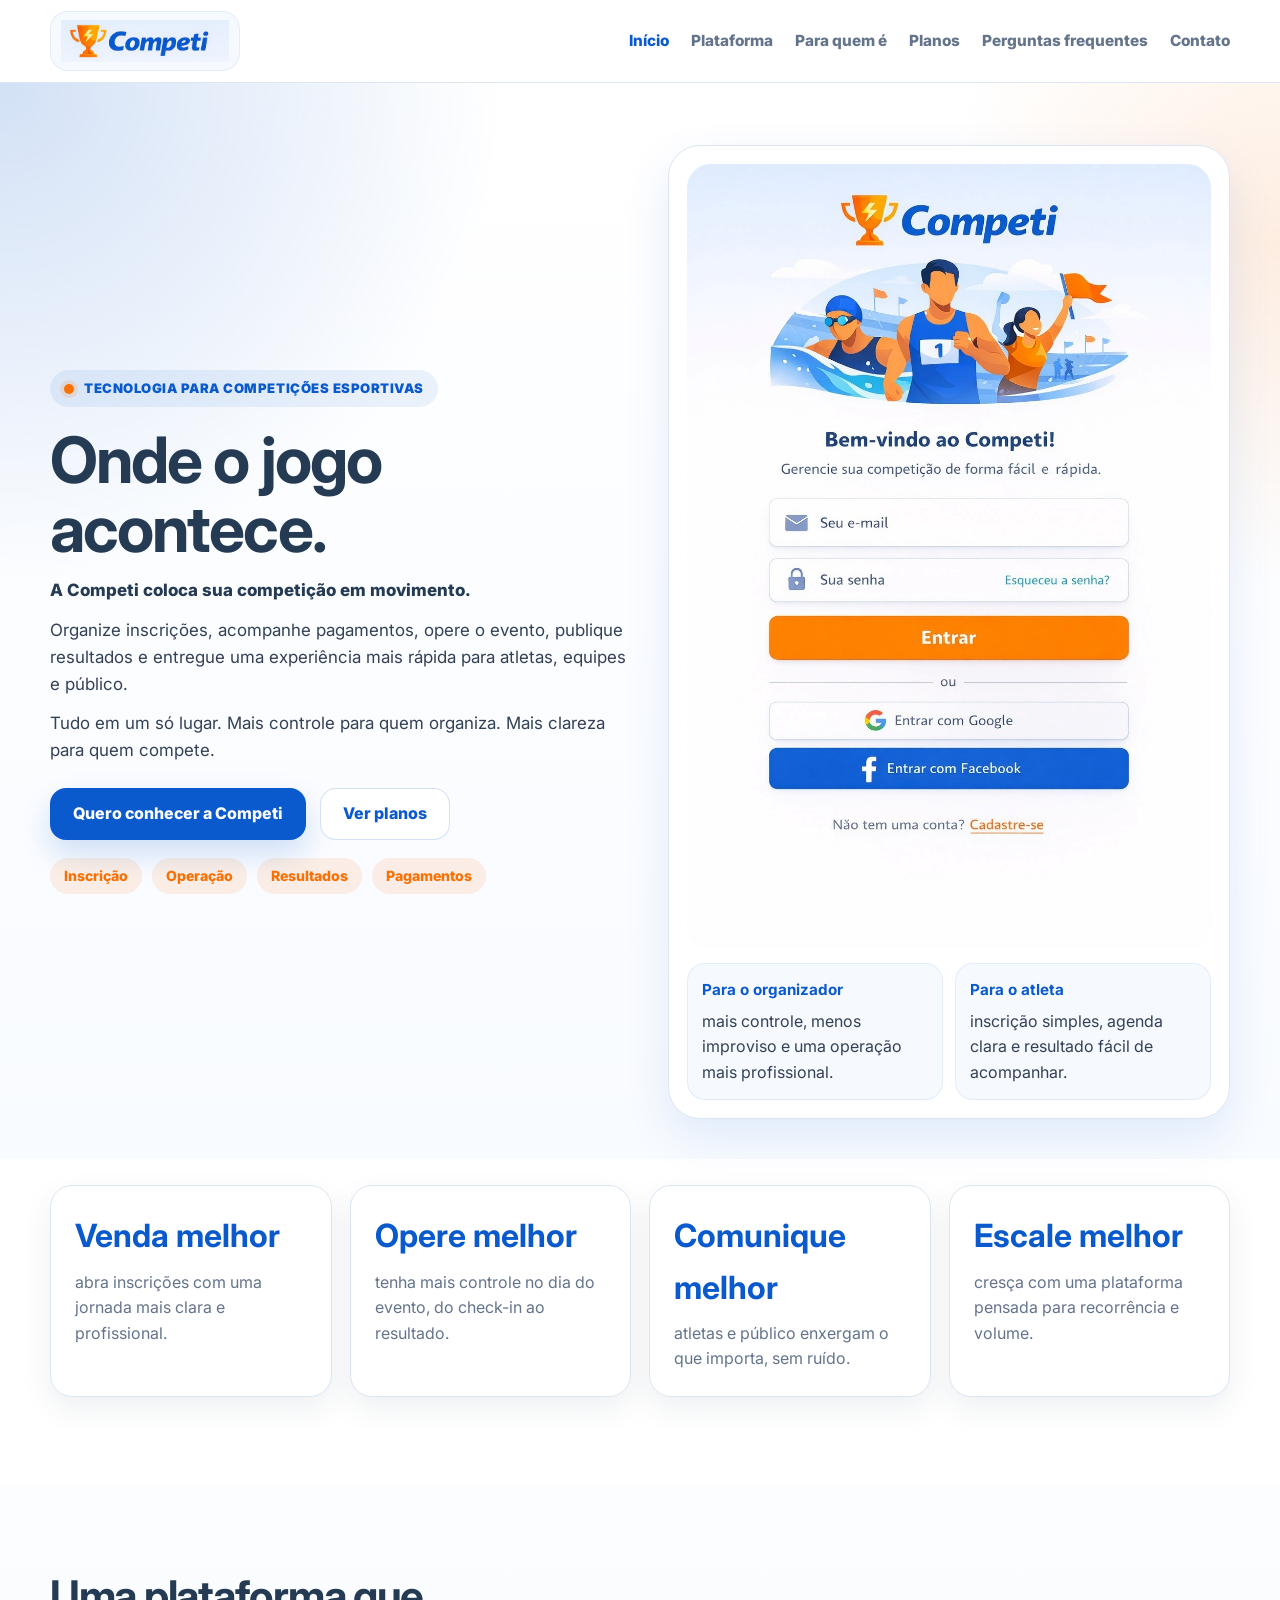
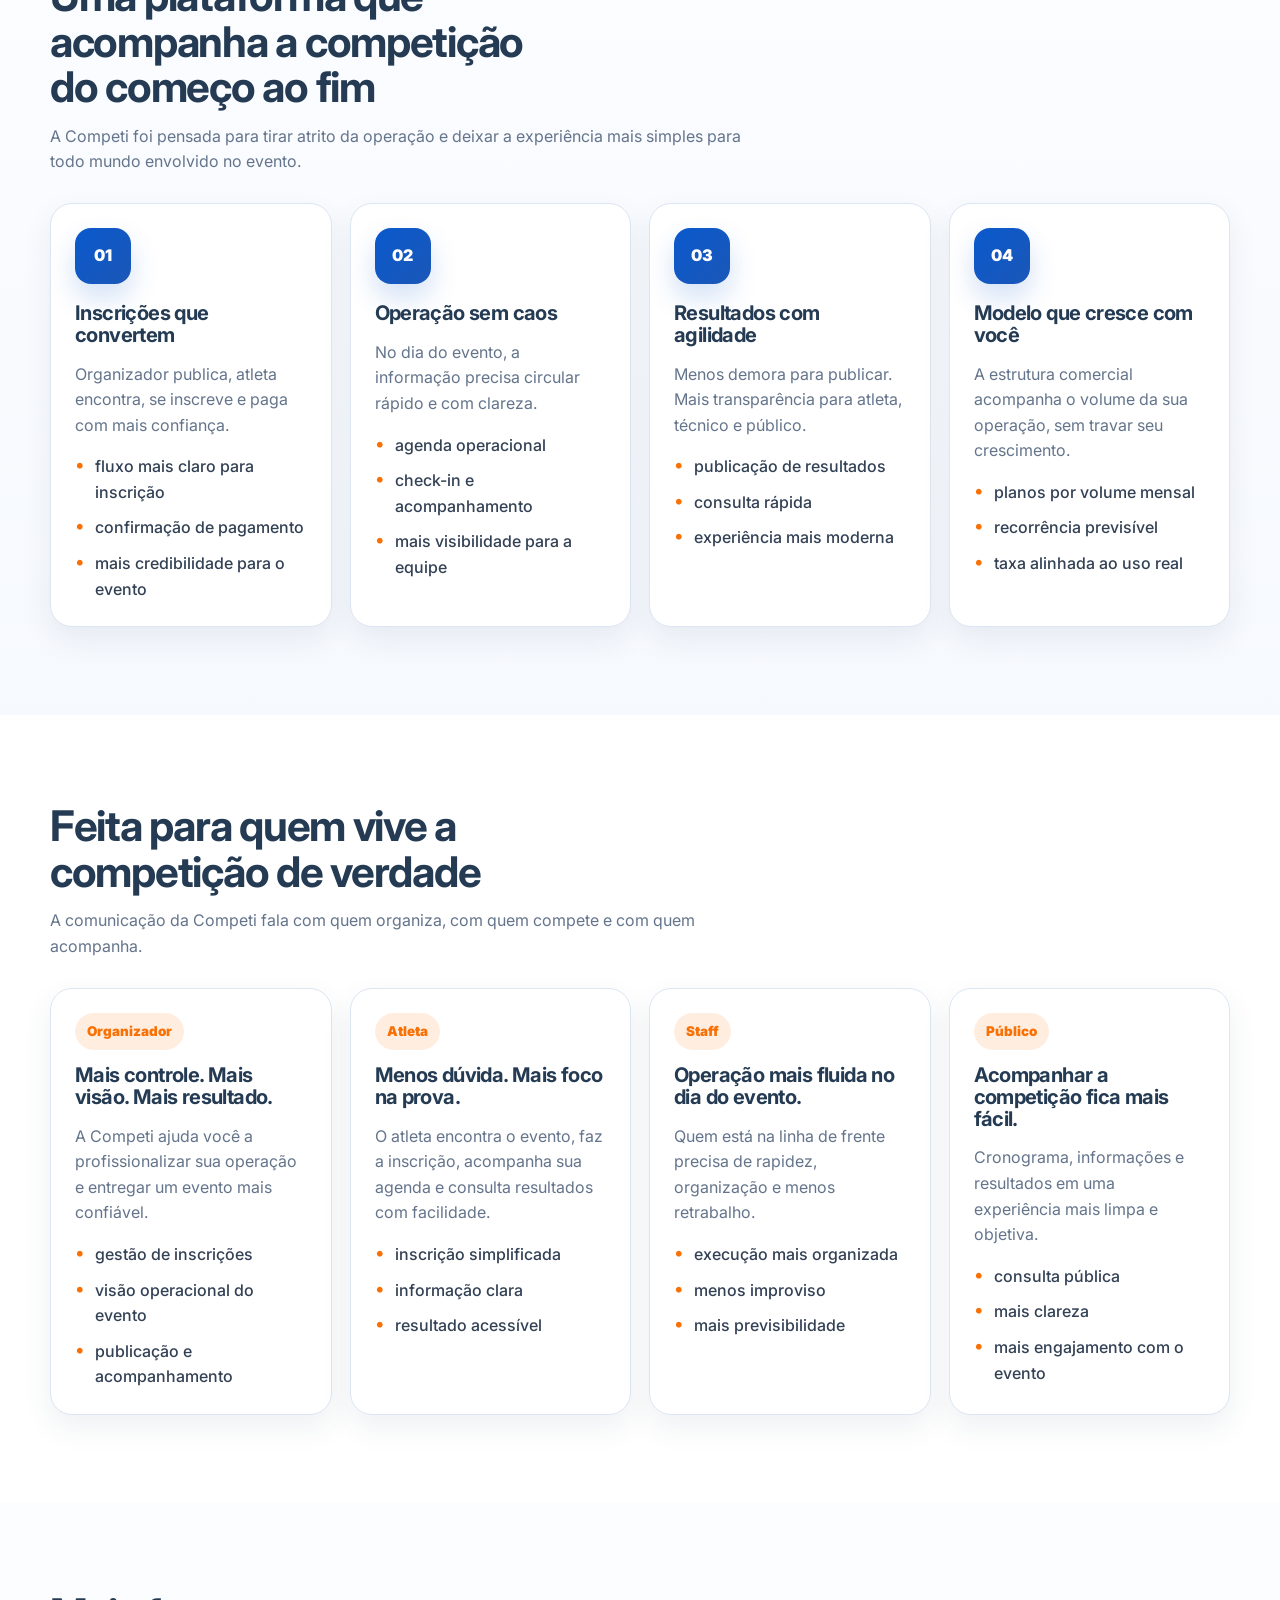
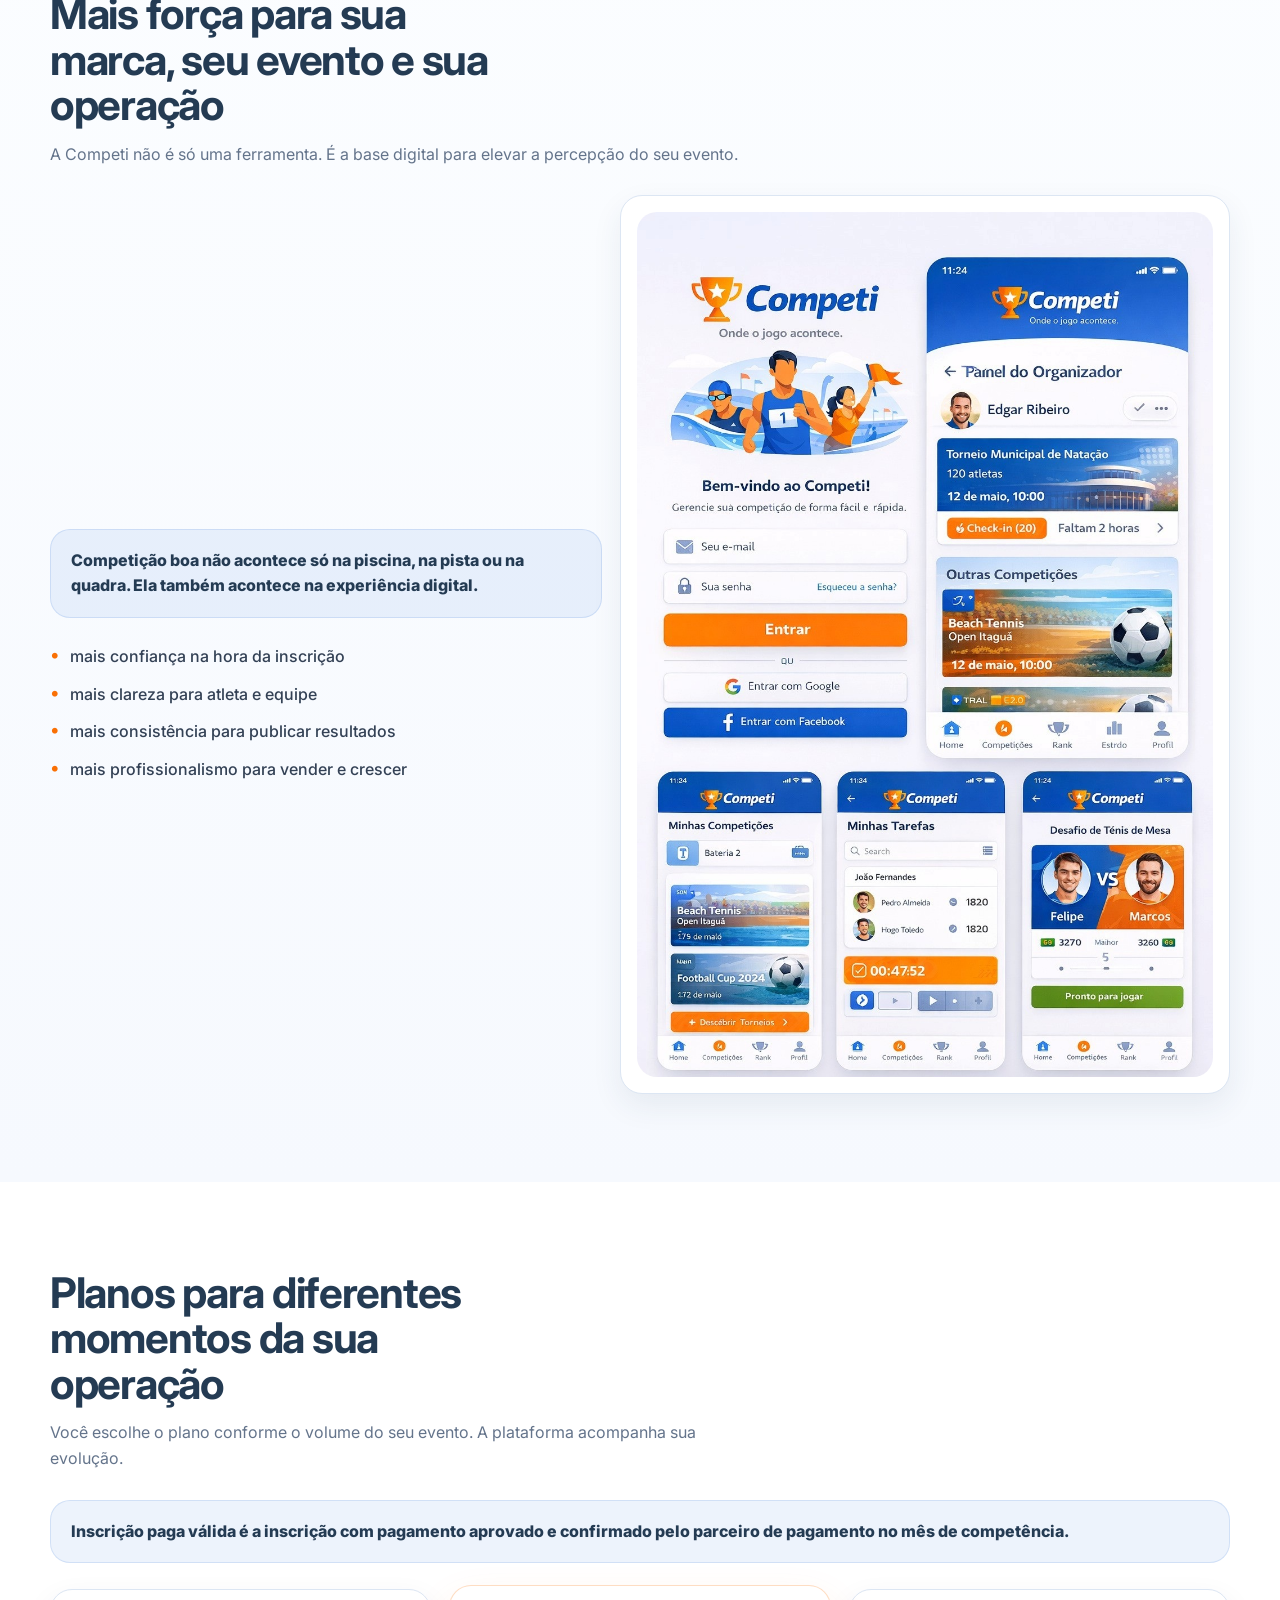
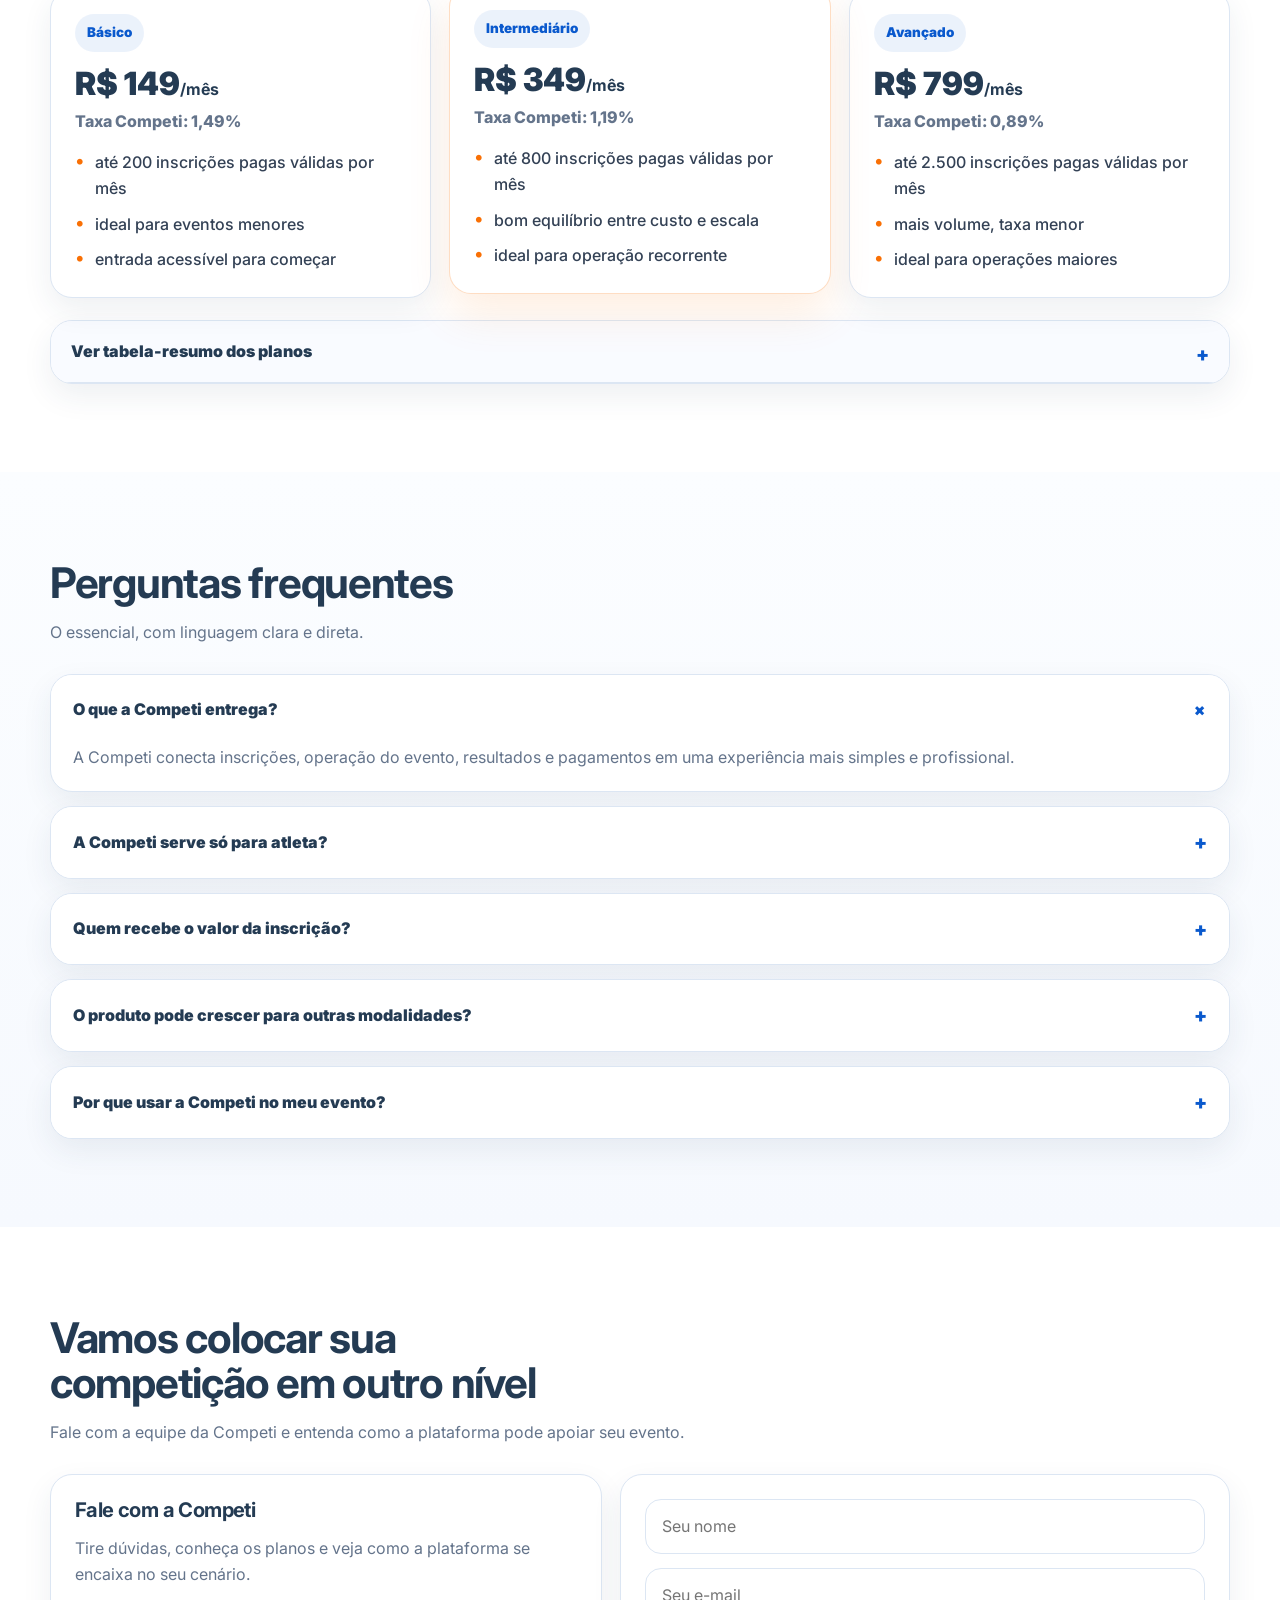
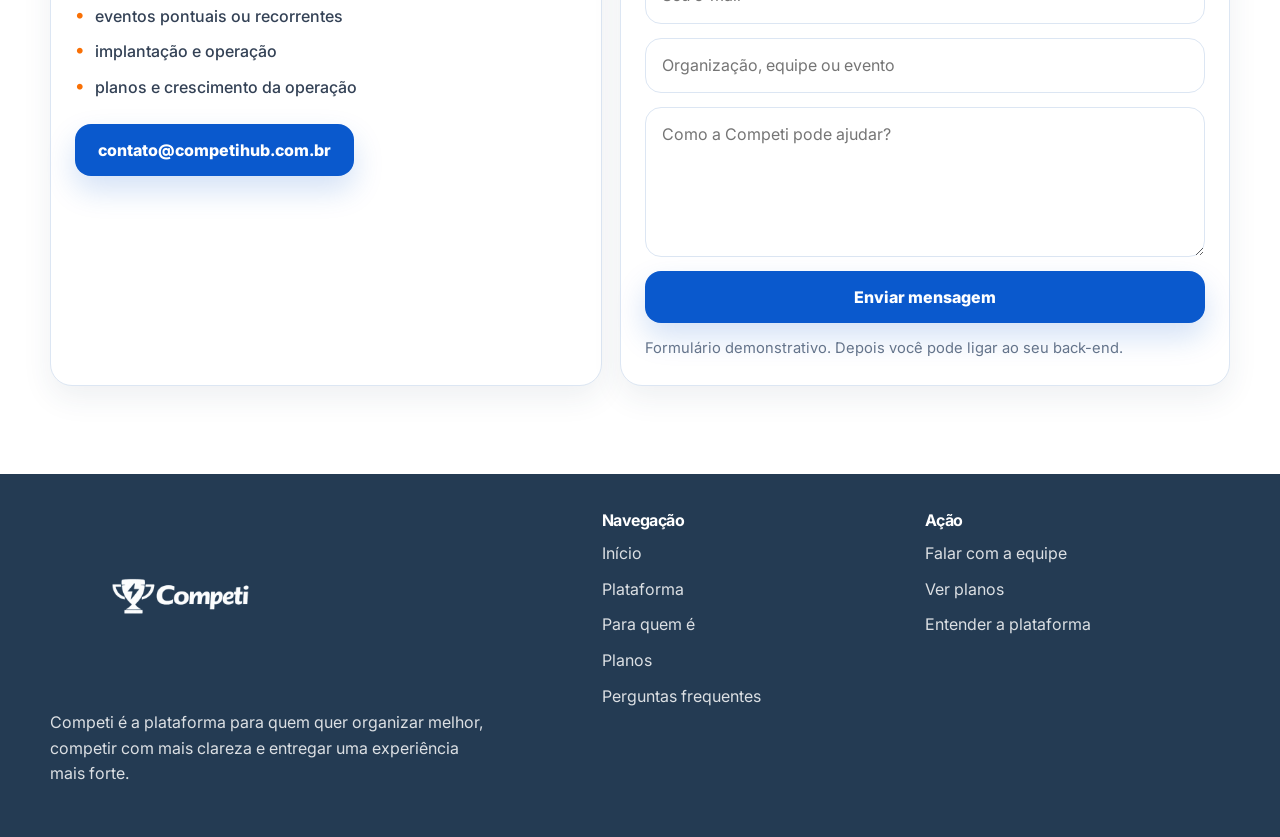
==== index.html @ 01075dc1 "Primeira versão do website institucional CompetiHub - Competi" ====
﻿<!DOCTYPE html>
<html lang="pt-BR">
<head>
  <meta charset="UTF-8" />
  <meta name="viewport" content="width=device-width, initial-scale=1.0" />
  <title>Competi | Onde o jogo acontece.</title>
  <meta
    name="description"
    content="Competi é a plataforma que conecta inscrições, operação, resultados e pagamentos em competições esportivas."
  />
  <link rel="preconnect" href="https://fonts.googleapis.com" />
  <link rel="preconnect" href="https://fonts.gstatic.com" crossorigin />
  <link href="https://fonts.googleapis.com/css2?family=Inter:wght@400;500;600;700;800;900&display=swap" rel="stylesheet" />
  <link rel="stylesheet" href="assets/css/site.css" />
</head>
<body>
  <header class="topbar">
    <div class="container topbar-inner">
      <a href="#home" class="brand" aria-label="Competi">
        <div class="brand-logo-shell">
          <img src="assets/img/logo-competi-horizontal.png" alt="Logo Competi" class="brand-logo" />
        </div>
      </a>

      <button class="menu-btn" id="menuBtn" aria-label="Abrir menu">☰</button>

      <nav class="nav" id="mainNav">
        <a href="#home" class="active">Início</a>
        <a href="#plataforma">Plataforma</a>
        <a href="#para-quem">Para quem é</a>
        <a href="#planos">Planos</a>
        <a href="#faq">Perguntas frequentes</a>
        <a href="#contato">Contato</a>
      </nav>
    </div>
  </header>

  <main>
    <section class="hero" id="home" data-page="Início">
      <div class="container hero-grid">
        <div class="hero-copy">
          <div class="eyebrow">Tecnologia para competições esportivas</div>
          <h1>Onde o jogo acontece.</h1>

          <p class="lead lead-strong">
            A Competi coloca sua competição em movimento.
          </p>

          <p class="lead">
            Organize inscrições, acompanhe pagamentos, opere o evento, publique resultados e entregue uma experiência mais rápida para atletas, equipes e público.
          </p>

          <p class="lead">
            Tudo em um só lugar. Mais controle para quem organiza. Mais clareza para quem compete.
          </p>

          <div class="hero-actions">
            <a class="btn btn-primary" href="#contato">Quero conhecer a Competi</a>
            <a class="btn btn-secondary" href="#planos">Ver planos</a>
          </div>

          <div class="hero-points">
            <span>Inscrição</span>
            <span>Operação</span>
            <span>Resultados</span>
            <span>Pagamentos</span>
          </div>
        </div>

        <div class="hero-card">
          <img
            src="assets/img/tela-login-competi.jpg"
            alt="Tela do aplicativo Competi"
            class="hero-image"
          />
          <div class="hero-note">
            <div class="mini-panel">
              <strong>Para o organizador</strong>
              <span>mais controle, menos improviso e uma operação mais profissional.</span>
            </div>
            <div class="mini-panel">
              <strong>Para o atleta</strong>
              <span>inscrição simples, agenda clara e resultado fácil de acompanhar.</span>
            </div>
          </div>
        </div>
      </div>
    </section>

    <section class="section section-tight">
      <div class="container">
        <div class="pillars">
          <article class="card metric">
            <strong>Venda melhor</strong>
            <span>abra inscrições com uma jornada mais clara e profissional.</span>
          </article>
          <article class="card metric">
            <strong>Opere melhor</strong>
            <span>tenha mais controle no dia do evento, do check-in ao resultado.</span>
          </article>
          <article class="card metric">
            <strong>Comunique melhor</strong>
            <span>atletas e público enxergam o que importa, sem ruído.</span>
          </article>
          <article class="card metric">
            <strong>Escale melhor</strong>
            <span>cresça com uma plataforma pensada para recorrência e volume.</span>
          </article>
        </div>
      </div>
    </section>

    <section class="section soft" id="plataforma" data-page="Plataforma">
      <div class="container">
        <div class="section-head">
          <h2>Uma plataforma que acompanha a competição do começo ao fim</h2>
          <p>
            A Competi foi pensada para tirar atrito da operação e deixar a experiência mais simples para todo mundo envolvido no evento.
          </p>
        </div>

        <div class="grid-4">
          <article class="feature-card">
            <div class="icon-box">
              <span>01</span>
            </div>
            <h3>Inscrições que convertem</h3>
            <p>
              Organizador publica, atleta encontra, se inscreve e paga com mais confiança.
            </p>
            <ul class="bullets">
              <li>fluxo mais claro para inscrição</li>
              <li>confirmação de pagamento</li>
              <li>mais credibilidade para o evento</li>
            </ul>
          </article>

          <article class="feature-card">
            <div class="icon-box">
              <span>02</span>
            </div>
            <h3>Operação sem caos</h3>
            <p>
              No dia do evento, a informação precisa circular rápido e com clareza.
            </p>
            <ul class="bullets">
              <li>agenda operacional</li>
              <li>check-in e acompanhamento</li>
              <li>mais visibilidade para a equipe</li>
            </ul>
          </article>

          <article class="feature-card">
            <div class="icon-box">
              <span>03</span>
            </div>
            <h3>Resultados com agilidade</h3>
            <p>
              Menos demora para publicar. Mais transparência para atleta, técnico e público.
            </p>
            <ul class="bullets">
              <li>publicação de resultados</li>
              <li>consulta rápida</li>
              <li>experiência mais moderna</li>
            </ul>
          </article>

          <article class="feature-card">
            <div class="icon-box">
              <span>04</span>
            </div>
            <h3>Modelo que cresce com você</h3>
            <p>
              A estrutura comercial acompanha o volume da sua operação, sem travar seu crescimento.
            </p>
            <ul class="bullets">
              <li>planos por volume mensal</li>
              <li>recorrência previsível</li>
              <li>taxa alinhada ao uso real</li>
            </ul>
          </article>
        </div>
      </div>
    </section>

    <section class="section" id="para-quem" data-page="Para quem é">
      <div class="container">
        <div class="section-head">
          <h2>Feita para quem vive a competição de verdade</h2>
          <p>
            A comunicação da Competi fala com quem organiza, com quem compete e com quem acompanha.
          </p>
        </div>

        <div class="persona-grid">
          <article class="persona-card">
            <div class="persona-badge">Organizador</div>
            <h3>Mais controle. Mais visão. Mais resultado.</h3>
            <p>
              A Competi ajuda você a profissionalizar sua operação e entregar um evento mais confiável.
            </p>
            <ul class="bullets">
              <li>gestão de inscrições</li>
              <li>visão operacional do evento</li>
              <li>publicação e acompanhamento</li>
            </ul>
          </article>

          <article class="persona-card">
            <div class="persona-badge">Atleta</div>
            <h3>Menos dúvida. Mais foco na prova.</h3>
            <p>
              O atleta encontra o evento, faz a inscrição, acompanha sua agenda e consulta resultados com facilidade.
            </p>
            <ul class="bullets">
              <li>inscrição simplificada</li>
              <li>informação clara</li>
              <li>resultado acessível</li>
            </ul>
          </article>

          <article class="persona-card">
            <div class="persona-badge">Staff</div>
            <h3>Operação mais fluida no dia do evento.</h3>
            <p>
              Quem está na linha de frente precisa de rapidez, organização e menos retrabalho.
            </p>
            <ul class="bullets">
              <li>execução mais organizada</li>
              <li>menos improviso</li>
              <li>mais previsibilidade</li>
            </ul>
          </article>

          <article class="persona-card">
            <div class="persona-badge">Público</div>
            <h3>Acompanhar a competição fica mais fácil.</h3>
            <p>
              Cronograma, informações e resultados em uma experiência mais limpa e objetiva.
            </p>
            <ul class="bullets">
              <li>consulta pública</li>
              <li>mais clareza</li>
              <li>mais engajamento com o evento</li>
            </ul>
          </article>
        </div>
      </div>
    </section>

    <section class="section soft">
      <div class="container">
        <div class="section-head">
          <h2>Mais força para sua marca, seu evento e sua operação</h2>
          <p>
            A Competi não é só uma ferramenta. É a base digital para elevar a percepção do seu evento.
          </p>
        </div>

        <div class="showcase-grid">
          <article class="showcase-copy">
            <div class="quote-box">
              Competição boa não acontece só na piscina, na pista ou na quadra. Ela também acontece na experiência digital.
            </div>

            <ul class="bullets bullets-lg">
              <li>mais confiança na hora da inscrição</li>
              <li>mais clareza para atleta e equipe</li>
              <li>mais consistência para publicar resultados</li>
              <li>mais profissionalismo para vender e crescer</li>
            </ul>
          </article>

          <article class="showcase-image-card">
            <img
              src="assets/img/ecossistema-competi.jpg"
              alt="Ecossistema visual da marca Competi"
              class="showcase-image"
            />
          </article>
        </div>
      </div>
    </section>

    <section class="section" id="planos" data-page="Planos">
      <div class="container">
        <div class="section-head">
          <h2>Planos para diferentes momentos da sua operação</h2>
          <p>
            Você escolhe o plano conforme o volume do seu evento. A plataforma acompanha sua evolução.
          </p>
        </div>

        <div class="quote-box">
          Inscrição paga válida é a inscrição com pagamento aprovado e confirmado pelo parceiro de pagamento no mês de competência.
        </div>

        <div class="pricing-grid">
          <article class="pricing-card">
            <div class="plan-badge">Básico</div>
            <div class="price-value">R$ 149<span>/mês</span></div>
            <div class="price-note">Taxa Competi: 1,49%</div>
            <ul class="bullets">
              <li>até 200 inscrições pagas válidas por mês</li>
              <li>ideal para eventos menores</li>
              <li>entrada acessível para começar</li>
            </ul>
          </article>

          <article class="pricing-card featured">
            <div class="plan-badge">Intermediário</div>
            <div class="price-value">R$ 349<span>/mês</span></div>
            <div class="price-note">Taxa Competi: 1,19%</div>
            <ul class="bullets">
              <li>até 800 inscrições pagas válidas por mês</li>
              <li>bom equilíbrio entre custo e escala</li>
              <li>ideal para operação recorrente</li>
            </ul>
          </article>

          <article class="pricing-card">
            <div class="plan-badge">Avançado</div>
            <div class="price-value">R$ 799<span>/mês</span></div>
            <div class="price-note">Taxa Competi: 0,89%</div>
            <ul class="bullets">
              <li>até 2.500 inscrições pagas válidas por mês</li>
              <li>mais volume, taxa menor</li>
              <li>ideal para operações maiores</li>
            </ul>
          </article>
        </div>

        <div class="table-wrap">
          <details class="plans-accordion">
            <summary>Ver tabela-resumo dos planos</summary>
            <div class="table-scroll">
              <table>
                <thead>
                  <tr>
                    <th>Plano</th>
                    <th>Mensalidade</th>
                    <th>Taxa Competi</th>
                    <th>Limite mensal</th>
                  </tr>
                </thead>
                <tbody>
                  <tr>
                    <td>Básico</td>
                    <td>R$ 149</td>
                    <td>1,49%</td>
                    <td>200 inscrições válidas</td>
                  </tr>
                  <tr>
                    <td>Intermediário</td>
                    <td>R$ 349</td>
                    <td>1,19%</td>
                    <td>800 inscrições válidas</td>
                  </tr>
                  <tr>
                    <td>Avançado</td>
                    <td>R$ 799</td>
                    <td>0,89%</td>
                    <td>2.500 inscrições válidas</td>
                  </tr>
                </tbody>
              </table>
            </div>
          </details>
        </div>
      </div>
    </section>

    <section class="section soft" id="faq" data-page="Perguntas frequentes">
      <div class="container">
        <div class="section-head">
          <h2>Perguntas frequentes</h2>
          <p>
            O essencial, com linguagem clara e direta.
          </p>
        </div>

        <div class="faq-list">
          <article class="faq-item open">
            <button class="faq-question" type="button">
              <span>O que a Competi entrega?</span>
              <span>+</span>
            </button>
            <div class="faq-answer">
              A Competi conecta inscrições, operação do evento, resultados e pagamentos em uma experiência mais simples e profissional.
            </div>
          </article>

          <article class="faq-item">
            <button class="faq-question" type="button">
              <span>A Competi serve só para atleta?</span>
              <span>+</span>
            </button>
            <div class="faq-answer">
              Não. A plataforma foi pensada para organizadores, atletas, staff e público.
            </div>
          </article>

          <article class="faq-item">
            <button class="faq-question" type="button">
              <span>Quem recebe o valor da inscrição?</span>
              <span>+</span>
            </button>
            <div class="faq-answer">
              A cobrança acontece por meio de um parceiro de pagamento, com confirmação financeira e repasse direto ao organizador.
            </div>
          </article>

          <article class="faq-item">
            <button class="faq-question" type="button">
              <span>O produto pode crescer para outras modalidades?</span>
              <span>+</span>
            </button>
            <div class="faq-answer">
              Sim. A base foi pensada para evoluir sem retrabalho estrutural, começando pela natação e abrindo espaço para novos esportes.
            </div>
          </article>

          <article class="faq-item">
            <button class="faq-question" type="button">
              <span>Por que usar a Competi no meu evento?</span>
              <span>+</span>
            </button>
            <div class="faq-answer">
              Porque ela ajuda você a vender melhor, operar melhor e entregar uma experiência mais forte para quem participa e acompanha.
            </div>
          </article>
        </div>
      </div>
    </section>

    <section class="section" id="contato" data-page="Contato">
      <div class="container">
        <div class="section-head">
          <h2>Vamos colocar sua competição em outro nível</h2>
          <p>
            Fale com a equipe da Competi e entenda como a plataforma pode apoiar seu evento.
          </p>
        </div>

        <div class="contact-grid">
          <article class="contact-card">
            <h3>Fale com a Competi</h3>
            <p>
              Tire dúvidas, conheça os planos e veja como a plataforma se encaixa no seu cenário.
            </p>
            <ul class="bullets">
              <li>eventos pontuais ou recorrentes</li>
              <li>implantação e operação</li>
              <li>planos e crescimento da operação</li>
            </ul>
            <div class="contact-actions">
              <a href="mailto:contato@competihub.com.br" class="btn btn-primary">contato@competihub.com.br</a>
            </div>
          </article>

          <article class="contact-card">
            <form class="contact-form" id="contactForm">
              <input class="input" type="text" name="nome" placeholder="Seu nome" required />
              <input class="input" type="email" name="email" placeholder="Seu e-mail" required />
              <input class="input" type="text" name="organizacao" placeholder="Organização, equipe ou evento" />
              <textarea class="textarea" name="mensagem" placeholder="Como a Competi pode ajudar?" required></textarea>
              <button class="btn btn-primary" type="submit">Enviar mensagem</button>
              <div class="form-note" id="formFeedback">Formulário demonstrativo. Depois você pode ligar ao seu back-end.</div>
            </form>
          </article>
        </div>
      </div>
    </section>
  </main>

  <footer class="footer">
    <div class="container footer-grid">
      <div>
        <img src="assets/img/logo-competi-horizontal-Footer.png" alt="Logo Competi" class="footer-logo" />
        <p class="footer-text">
          Competi é a plataforma para quem quer organizar melhor, competir com mais clareza e entregar uma experiência mais forte.
        </p>
      </div>

      <div>
        <h4>Navegação</h4>
        <div class="footer-links">
          <a href="#home">Início</a>
          <a href="#plataforma">Plataforma</a>
          <a href="#para-quem">Para quem é</a>
          <a href="#planos">Planos</a>
          <a href="#faq">Perguntas frequentes</a>
        </div>
      </div>

      <div>
        <h4>Ação</h4>
        <div class="footer-links">
          <a href="#contato">Falar com a equipe</a>
          <a href="#planos">Ver planos</a>
          <a href="#plataforma">Entender a plataforma</a>
        </div>
      </div>
    </div>
  </footer>

  <button class="to-top" id="toTop" aria-label="Voltar ao topo">↑</button>

  <script src="assets/js/site.js"></script>
</body>
</html>
---- assets/css/site.css ----
﻿:root {
  --brand-blue-600: #0A59CD;
  --brand-blue-700: #1B57B7;
  --brand-orange-500: #F97005;
  --brand-orange-400: #F99A08;
  --graphite: #243B53;
  --cool-surface: #F6F9FE;
  --text: #334155;
  --muted: #64748B;
  --border: #DCE6F3;
  --white: #FFFFFF;
  --shadow-soft: 0 18px 45px rgba(10, 89, 205, 0.10);
  --shadow-card: 0 12px 30px rgba(36, 59, 83, 0.08);
  --container: 1180px;
  --radius-xl: 28px;
  --radius-lg: 22px;
  --radius-md: 16px;
  --radius-sm: 12px;
}

* {
  box-sizing: border-box;
}

html {
  scroll-behavior: smooth;
}

body {
  margin: 0;
  font-family: 'Inter', Arial, sans-serif;
  color: var(--text);
  background: var(--white);
  line-height: 1.6;
}

a {
  color: inherit;
  text-decoration: none;
}

img {
  display: block;
  max-width: 100%;
}

button,
input,
textarea {
  font: inherit;
}

.container {
  width: min(calc(100% - 32px), var(--container));
  margin: 0 auto;
}

.topbar {
  position: sticky;
  top: 0;
  z-index: 100;
  background: rgba(255, 255, 255, 0.94);
  backdrop-filter: blur(14px);
  border-bottom: 1px solid rgba(220, 230, 243, 0.95);
}

.topbar-inner {
  min-height: 82px;
  display: flex;
  align-items: center;
  justify-content: space-between;
  gap: 20px;
  position: relative;
}

.brand {
  display: inline-flex;
  align-items: center;
}

.brand-logo-shell {
  padding: 8px 10px;
  border-radius: 18px;
  background: var(--cool-surface);
  border: 1px solid rgba(10, 89, 205, 0.08);
}

.brand-logo {
  height: 42px;
  width: auto;
}

.nav {
  display: flex;
  align-items: center;
  gap: 22px;
  flex-wrap: wrap;
}

.nav a {
  font-size: 0.96rem;
  font-weight: 800;
  color: var(--muted);
  transition: color 0.2s ease;
}

.nav a:hover,
.nav a.active {
  color: var(--brand-blue-600);
}

.menu-btn {
  display: none;
  width: 46px;
  height: 46px;
  border: 0;
  border-radius: 14px;
  background: var(--cool-surface);
  color: var(--graphite);
  cursor: pointer;
  align-items: center;
  justify-content: center;
  font-size: 1.2rem;
  font-weight: 800;
}

.section {
  padding: 88px 0;
}

.section-tight {
  padding-top: 26px;
}

.section.soft {
  background: linear-gradient(180deg, #FBFDFF 0%, var(--cool-surface) 100%);
}

.hero {
  padding: 62px 0 40px;
  background:
    radial-gradient(circle at top left, rgba(10, 89, 205, 0.18), transparent 30%),
    radial-gradient(circle at right 15%, rgba(249, 112, 5, 0.12), transparent 22%),
    linear-gradient(180deg, #FFFFFF 0%, #F8FBFF 100%);
}

.hero-grid {
  display: grid;
  grid-template-columns: minmax(0, 1.02fr) minmax(0, 0.98fr);
  gap: 34px;
  align-items: center;
}

.hero-copy {
  display: block;
}

.eyebrow {
  display: inline-flex;
  align-items: center;
  gap: 10px;
  padding: 8px 14px;
  border-radius: 999px;
  background: rgba(10, 89, 205, 0.08);
  color: var(--brand-blue-600);
  font-size: 0.82rem;
  font-weight: 900;
  margin-bottom: 18px;
  text-transform: uppercase;
  letter-spacing: 0.04em;
}

.eyebrow::before {
  content: "";
  width: 10px;
  height: 10px;
  border-radius: 999px;
  background: var(--brand-orange-500);
  box-shadow: 0 0 0 4px rgba(249, 112, 5, 0.14);
}

h1,
h2,
h3,
h4 {
  margin: 0 0 14px;
  color: var(--graphite);
  line-height: 1.08;
  letter-spacing: -0.03em;
}

h1 {
  font-size: clamp(2.6rem, 5vw, 4.3rem);
  max-width: 10ch;
}

h2 {
  font-size: clamp(1.95rem, 3.3vw, 2.9rem);
  max-width: 18ch;
}

h3 {
  font-size: 1.26rem;
}

h4 {
  font-size: 1rem;
}

.lead {
  font-size: 1.06rem;
  color: var(--text);
  max-width: 60ch;
  margin: 0 0 12px;
}

.lead-strong {
  font-weight: 800;
  color: var(--graphite);
}

.hero-actions,
.contact-actions {
  display: flex;
  flex-wrap: wrap;
  gap: 14px;
  margin-top: 24px;
}

.btn {
  min-height: 52px;
  display: inline-flex;
  align-items: center;
  justify-content: center;
  gap: 10px;
  padding: 0 22px;
  border-radius: 16px;
  border: 1px solid transparent;
  font-weight: 800;
  transition: 0.22s ease;
  cursor: pointer;
}

.btn-primary {
  background: var(--brand-blue-600);
  color: var(--white);
  box-shadow: 0 14px 30px rgba(10, 89, 205, 0.18);
}

.btn-primary:hover {
  background: var(--brand-blue-700);
  transform: translateY(-1px);
}

.btn-secondary {
  background: var(--white);
  color: var(--brand-blue-600);
  border-color: rgba(10, 89, 205, 0.18);
}

.btn-secondary:hover {
  background: rgba(10, 89, 205, 0.05);
}

.hero-points {
  display: flex;
  flex-wrap: wrap;
  gap: 10px;
  margin-top: 18px;
}

.hero-points span {
  display: inline-flex;
  align-items: center;
  min-height: 36px;
  padding: 0 14px;
  border-radius: 999px;
  background: rgba(249, 112, 5, 0.10);
  color: var(--brand-orange-500);
  font-size: 0.88rem;
  font-weight: 800;
}

.hero-card {
  background: var(--white);
  border: 1px solid var(--border);
  border-radius: 32px;
  box-shadow: var(--shadow-soft);
  padding: 18px;
}

.hero-image {
  border-radius: 24px;
  width: 100%;
  object-fit: cover;
  background: var(--cool-surface);
}

.hero-note {
  margin-top: 14px;
  display: grid;
  grid-template-columns: repeat(2, 1fr);
  gap: 12px;
}

.mini-panel {
  background: var(--cool-surface);
  border: 1px solid rgba(10, 89, 205, 0.08);
  border-radius: 18px;
  padding: 14px;
}

.mini-panel strong {
  display: block;
  color: var(--brand-blue-600);
  margin-bottom: 6px;
  font-size: 0.95rem;
}

.section-head {
  max-width: 860px;
  margin-bottom: 28px;
}

.section-head p {
  margin: 0;
  color: var(--muted);
  font-size: 1rem;
  max-width: 70ch;
}

.pillars,
.grid-4,
.pricing-grid,
.persona-grid,
.contact-grid,
.footer-grid,
.showcase-grid {
  display: grid;
  gap: 18px;
}

.pillars {
  grid-template-columns: repeat(4, 1fr);
}

.grid-4,
.persona-grid {
  grid-template-columns: repeat(4, 1fr);
}

.pricing-grid {
  grid-template-columns: repeat(3, 1fr);
}

.contact-grid {
  grid-template-columns: 0.95fr 1.05fr;
}

.footer-grid {
  grid-template-columns: 1.4fr 0.8fr 0.8fr;
  align-items: start;
}

.showcase-grid {
  grid-template-columns: 0.95fr 1.05fr;
  align-items: center;
}

.card,
.feature-card,
.pricing-card,
.contact-card,
.faq-item,
.persona-card,
.showcase-image-card {
  background: var(--white);
  border: 1px solid var(--border);
  border-radius: 22px;
  box-shadow: var(--shadow-card);
}

.card,
.feature-card,
.pricing-card,
.contact-card,
.persona-card {
  padding: 24px;
}

.showcase-image-card {
  padding: 16px;
}

.metric strong {
  display: block;
  color: var(--brand-blue-600);
  font-size: 2rem;
  margin-bottom: 8px;
}

.metric span,
.feature-card p,
.pricing-card p,
.contact-card p,
.persona-card p,
.faq-answer,
.showcase-copy {
  color: var(--muted);
}

.icon-box {
  width: 56px;
  height: 56px;
  border-radius: 16px;
  display: grid;
  place-items: center;
  background: linear-gradient(135deg, var(--brand-blue-600), var(--brand-blue-700));
  color: var(--white);
  box-shadow: 0 14px 28px rgba(10, 89, 205, 0.18);
  margin-bottom: 18px;
  font-weight: 900;
}

.plan-badge,
.persona-badge {
  display: inline-flex;
  align-items: center;
  padding: 8px 12px;
  border-radius: 999px;
  font-size: 0.84rem;
  font-weight: 900;
  width: fit-content;
  margin-bottom: 14px;
}

.persona-badge {
  background: rgba(249, 112, 5, 0.12);
  color: var(--brand-orange-500);
}

.plan-badge {
  background: rgba(10, 89, 205, 0.08);
  color: var(--brand-blue-600);
}

.pricing-card.featured {
  border-color: rgba(249, 112, 5, 0.24);
  box-shadow: 0 20px 44px rgba(249, 112, 5, 0.12);
  transform: translateY(-4px);
}

.price-value {
  color: var(--graphite);
  font-size: 2rem;
  font-weight: 900;
  line-height: 1.1;
  margin-bottom: 8px;
}

.price-value span {
  font-size: 1rem;
  font-weight: 700;
}

.price-note {
  font-weight: 800;
  color: var(--muted);
  margin-bottom: 14px;
}

.bullets {
  list-style: none;
  padding: 0;
  margin: 16px 0 0;
  display: grid;
  gap: 10px;
}

.bullets-lg {
  gap: 12px;
}

.bullets li {
  display: flex;
  gap: 10px;
  color: var(--text);
  font-weight: 500;
}

.bullets li::before {
  content: "•";
  color: var(--brand-orange-500);
  font-size: 1.15rem;
  line-height: 1;
  margin-top: 1px;
}

.quote-box {
  margin: 22px 0 26px;
  padding: 18px 20px;
  background: rgba(10, 89, 205, 0.07);
  border: 1px solid rgba(10, 89, 205, 0.12);
  border-radius: 20px;
  color: var(--graphite);
  font-weight: 800;
}

.showcase-image {
  border-radius: 20px;
  width: 100%;
  object-fit: cover;
}

.table-wrap {
  overflow: hidden;
  border: 1px solid var(--border);
  border-radius: 22px;
  background: var(--white);
  box-shadow: var(--shadow-card);
  margin-top: 22px;
}

.plans-accordion summary {
  list-style: none;
  cursor: pointer;
  padding: 18px 20px;
  background: #F9FBFF;
  color: var(--graphite);
  font-weight: 900;
  user-select: none;
  border-bottom: 1px solid var(--border);
}

.plans-accordion summary::-webkit-details-marker {
  display: none;
}

.plans-accordion summary::after {
  content: "+";
  float: right;
  color: var(--brand-blue-600);
  font-size: 1.2rem;
}

.plans-accordion[open] summary::after {
  content: "−";
}

.table-scroll {
  overflow-x: auto;
}

table {
  width: 100%;
  border-collapse: collapse;
  min-width: 720px;
}

th,
td {
  padding: 16px 18px;
  text-align: left;
  border-bottom: 1px solid var(--border);
}

th {
  color: var(--graphite);
  background: #F9FBFF;
  font-size: 0.94rem;
}

tr:last-child td {
  border-bottom: 0;
}

.faq-list {
  display: grid;
  gap: 14px;
  margin-top: 26px;
}

.faq-item {
  overflow: hidden;
}

.faq-question {
  width: 100%;
  border: 0;
  background: var(--white);
  color: var(--graphite);
  display: flex;
  align-items: center;
  justify-content: space-between;
  gap: 16px;
  padding: 20px 22px;
  font-weight: 900;
  text-align: left;
  cursor: pointer;
}

.faq-question span:last-child {
  color: var(--brand-blue-600);
  font-size: 1.2rem;
  transition: transform 0.2s ease;
}

.faq-item.open .faq-question span:last-child {
  transform: rotate(45deg);
}

.faq-answer {
  max-height: 0;
  overflow: hidden;
  padding: 0 22px;
  transition: max-height 0.25s ease, padding 0.25s ease;
}

.faq-item.open .faq-answer {
  max-height: 240px;
  padding: 0 22px 20px;
}

.input,
.textarea {
  width: 100%;
  border: 1px solid var(--border);
  border-radius: 16px;
  padding: 14px 16px;
  background: var(--white);
  color: var(--text);
  outline: none;
  transition: border-color 0.2s ease, box-shadow 0.2s ease;
}

.input:focus,
.textarea:focus {
  border-color: rgba(10, 89, 205, 0.45);
  box-shadow: 0 0 0 4px rgba(10, 89, 205, 0.10);
}

.textarea {
  min-height: 150px;
  resize: vertical;
}

.contact-form {
  display: grid;
  gap: 14px;
}

.form-note {
  font-size: 0.92rem;
  color: var(--muted);
}

.footer {
  padding: 38px 0 50px;
  background: var(--graphite);
  color: rgba(255, 255, 255, 0.84);
}

.footer h4 {
  color: var(--white);
  margin: 0 0 12px;
}

.footer-links {
  display: grid;
  gap: 10px;
}

.footer a {
  color: rgba(255, 255, 255, 0.84);
}

.footer-logo {
  height: 180px;
  width: auto;
  max-width: 100%;
  margin-bottom: 18px;
  display: block;
}

@media (max-width: 780px) {
  .footer-logo {
    height: 72px;
  }
}

.footer-text {
  margin: 0;
  max-width: 44ch;
}

.to-top {
  position: fixed;
  right: 18px;
  bottom: 18px;
  width: 48px;
  height: 48px;
  border: 0;
  border-radius: 16px;
  background: var(--brand-orange-500);
  color: var(--white);
  cursor: pointer;
  box-shadow: 0 14px 28px rgba(249, 112, 5, 0.26);
  opacity: 0;
  pointer-events: none;
  transition: 0.2s ease;
}

.to-top.show {
  opacity: 1;
  pointer-events: auto;
}

@media (max-width: 1100px) {
  .hero-grid,
  .contact-grid,
  .footer-grid,
  .showcase-grid,
  .pillars,
  .grid-4,
  .persona-grid,
  .pricing-grid {
    grid-template-columns: 1fr 1fr;
  }

  .hero-grid {
    grid-template-columns: 1fr;
  }
}

@media (max-width: 780px) {
  .section {
    padding: 66px 0;
  }

  .hero {
    padding-top: 42px;
  }

  h1,
  h2 {
    max-width: 100%;
  }

  .brand-logo {
    height: 38px;
  }

  .menu-btn {
    display: inline-flex;
  }

  .nav {
    position: absolute;
    top: calc(100% + 10px);
    left: 0;
    right: 0;
    display: none;
    flex-direction: column;
    align-items: flex-start;
    gap: 14px;
    padding: 18px;
    border-radius: 20px;
    background: var(--white);
    border: 1px solid var(--border);
    box-shadow: var(--shadow-soft);
  }

  .nav.open {
    display: flex;
  }

  .hero-note,
  .pillars,
  .grid-4,
  .pricing-grid,
  .persona-grid,
  .contact-grid,
  .footer-grid,
  .showcase-grid {
    grid-template-columns: 1fr;
  }
}
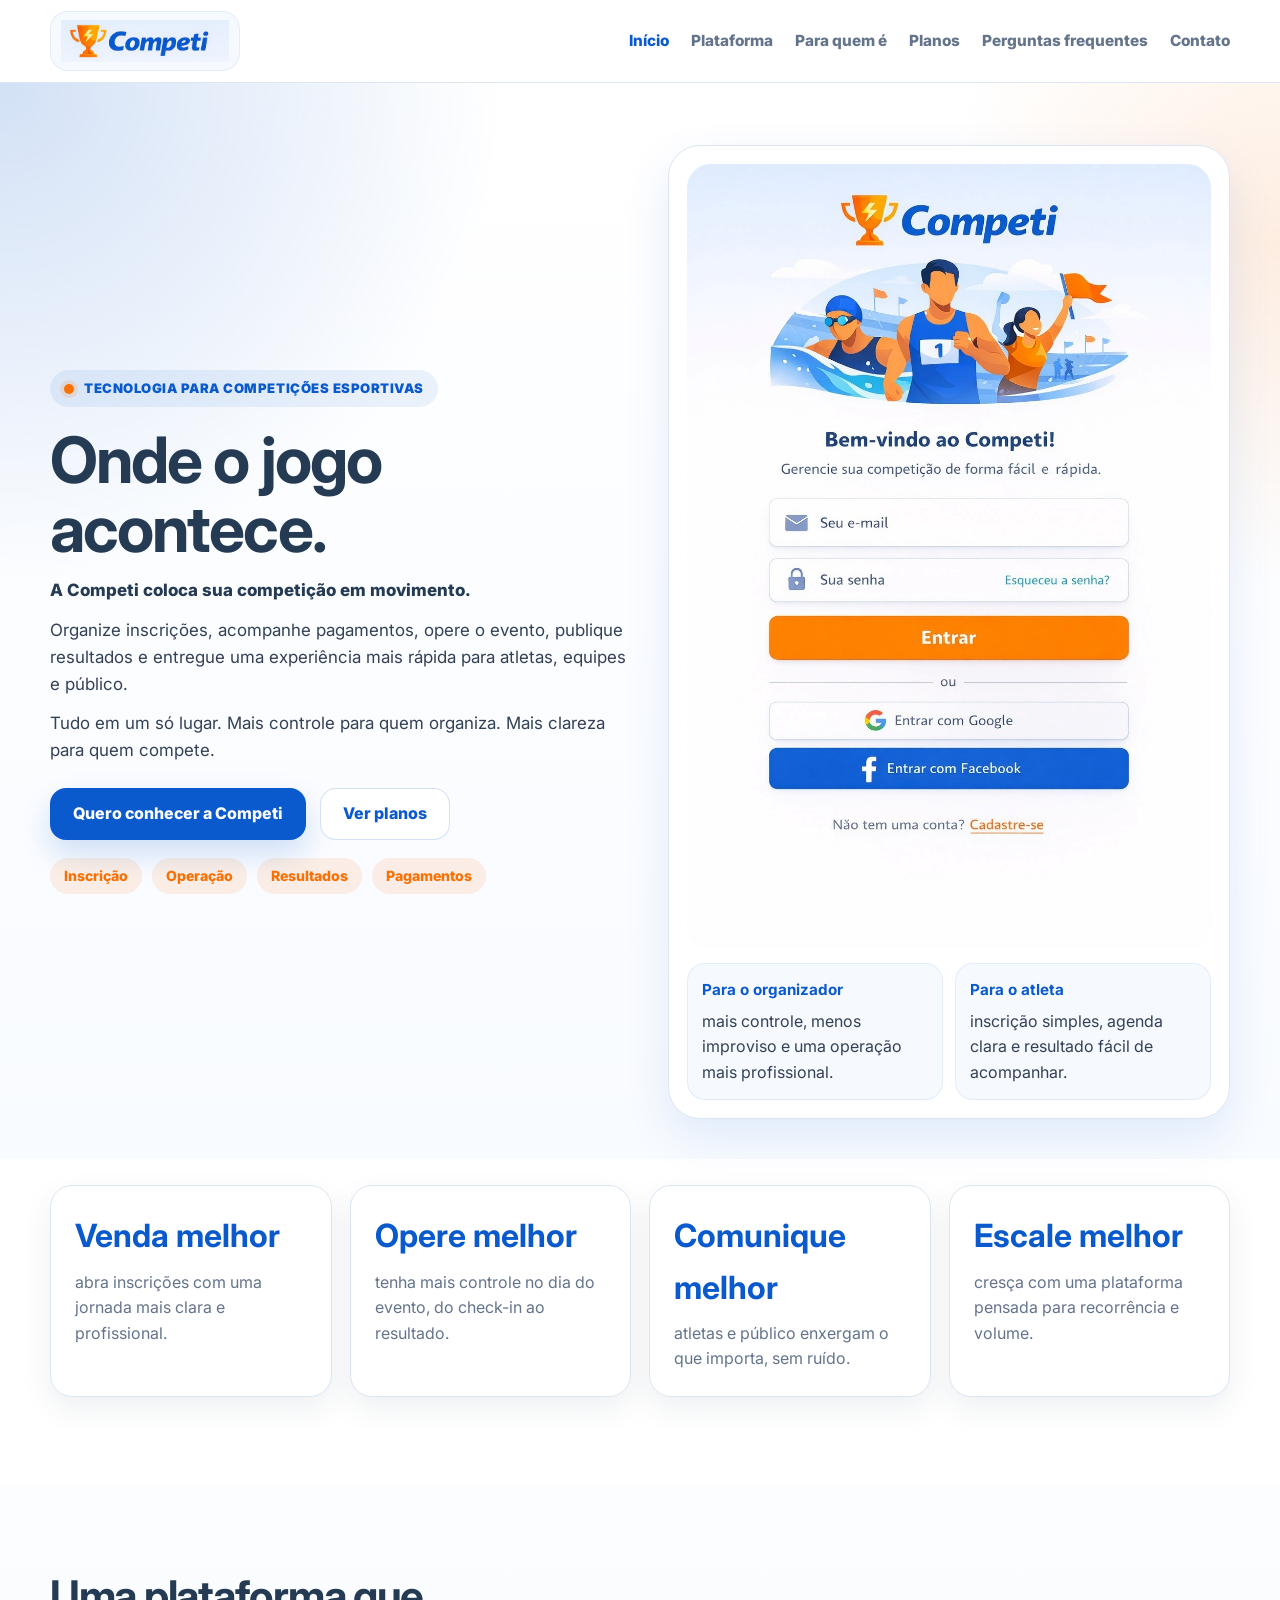
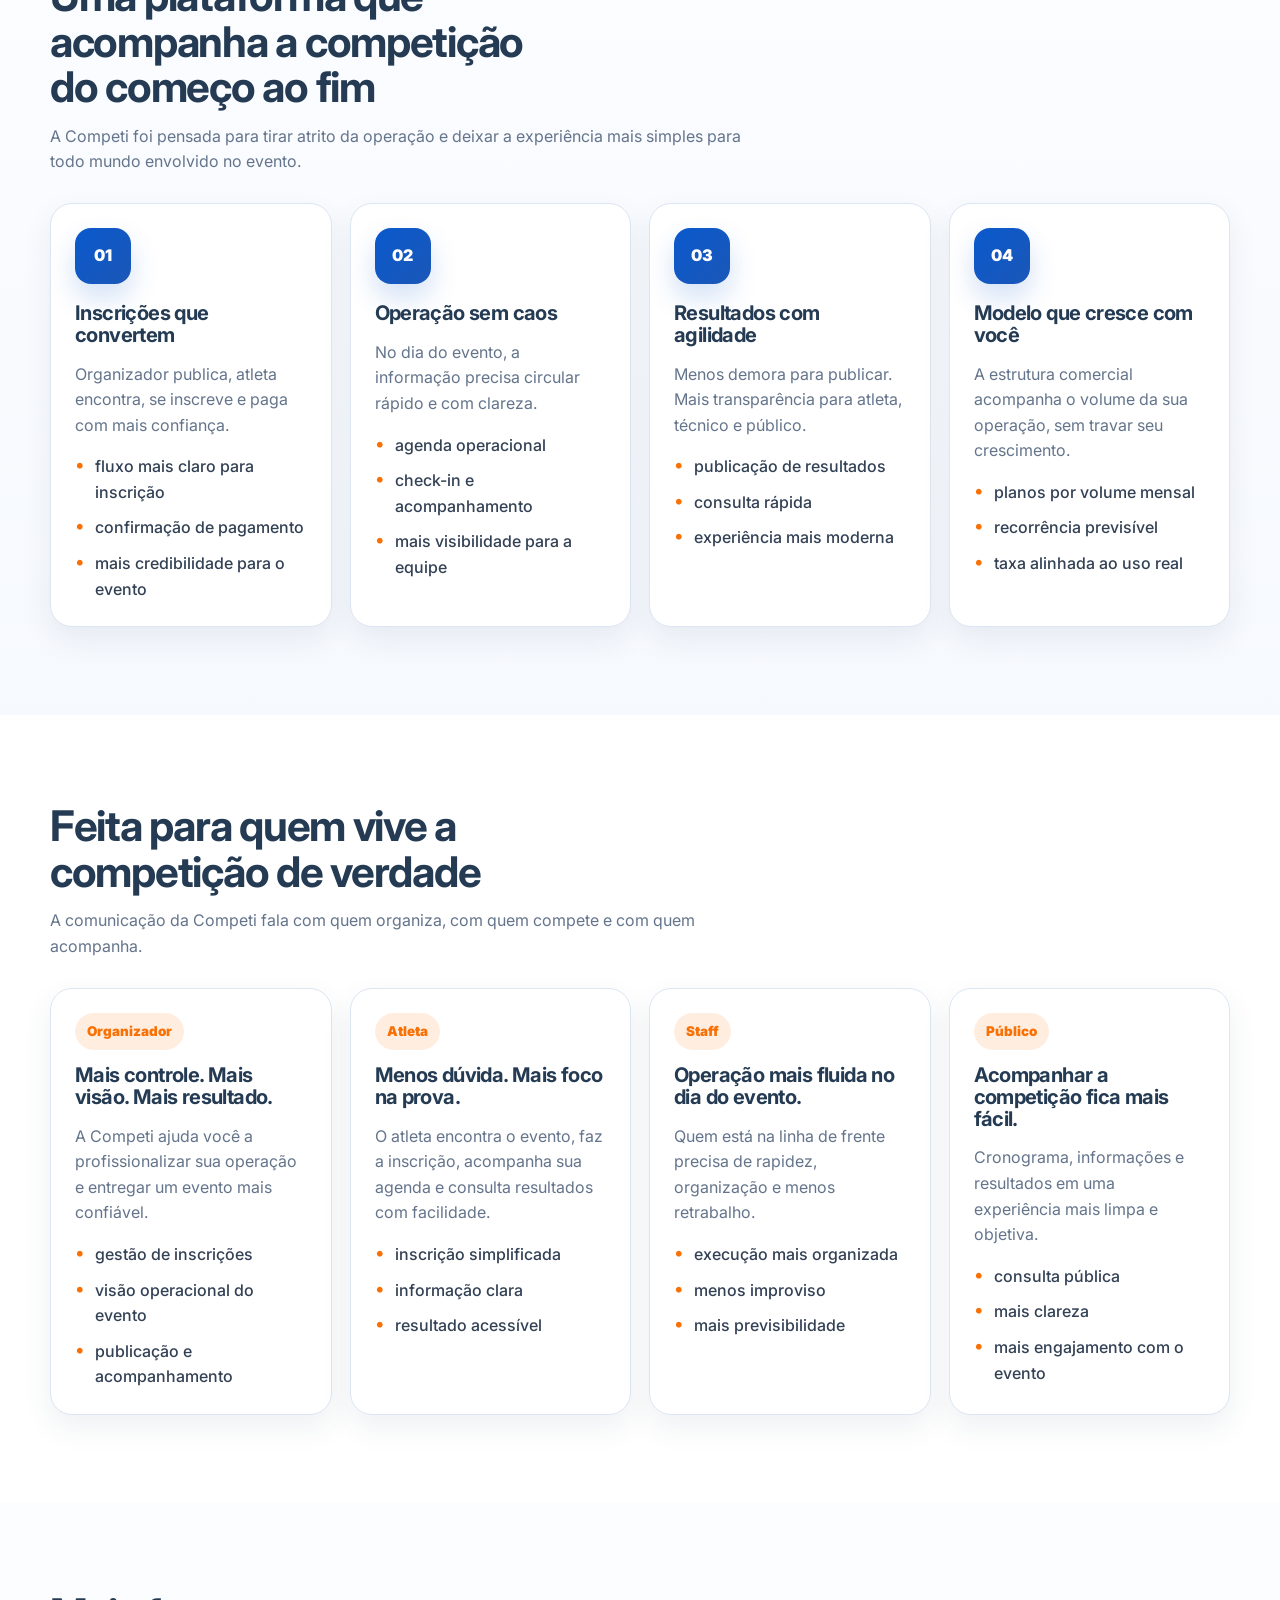
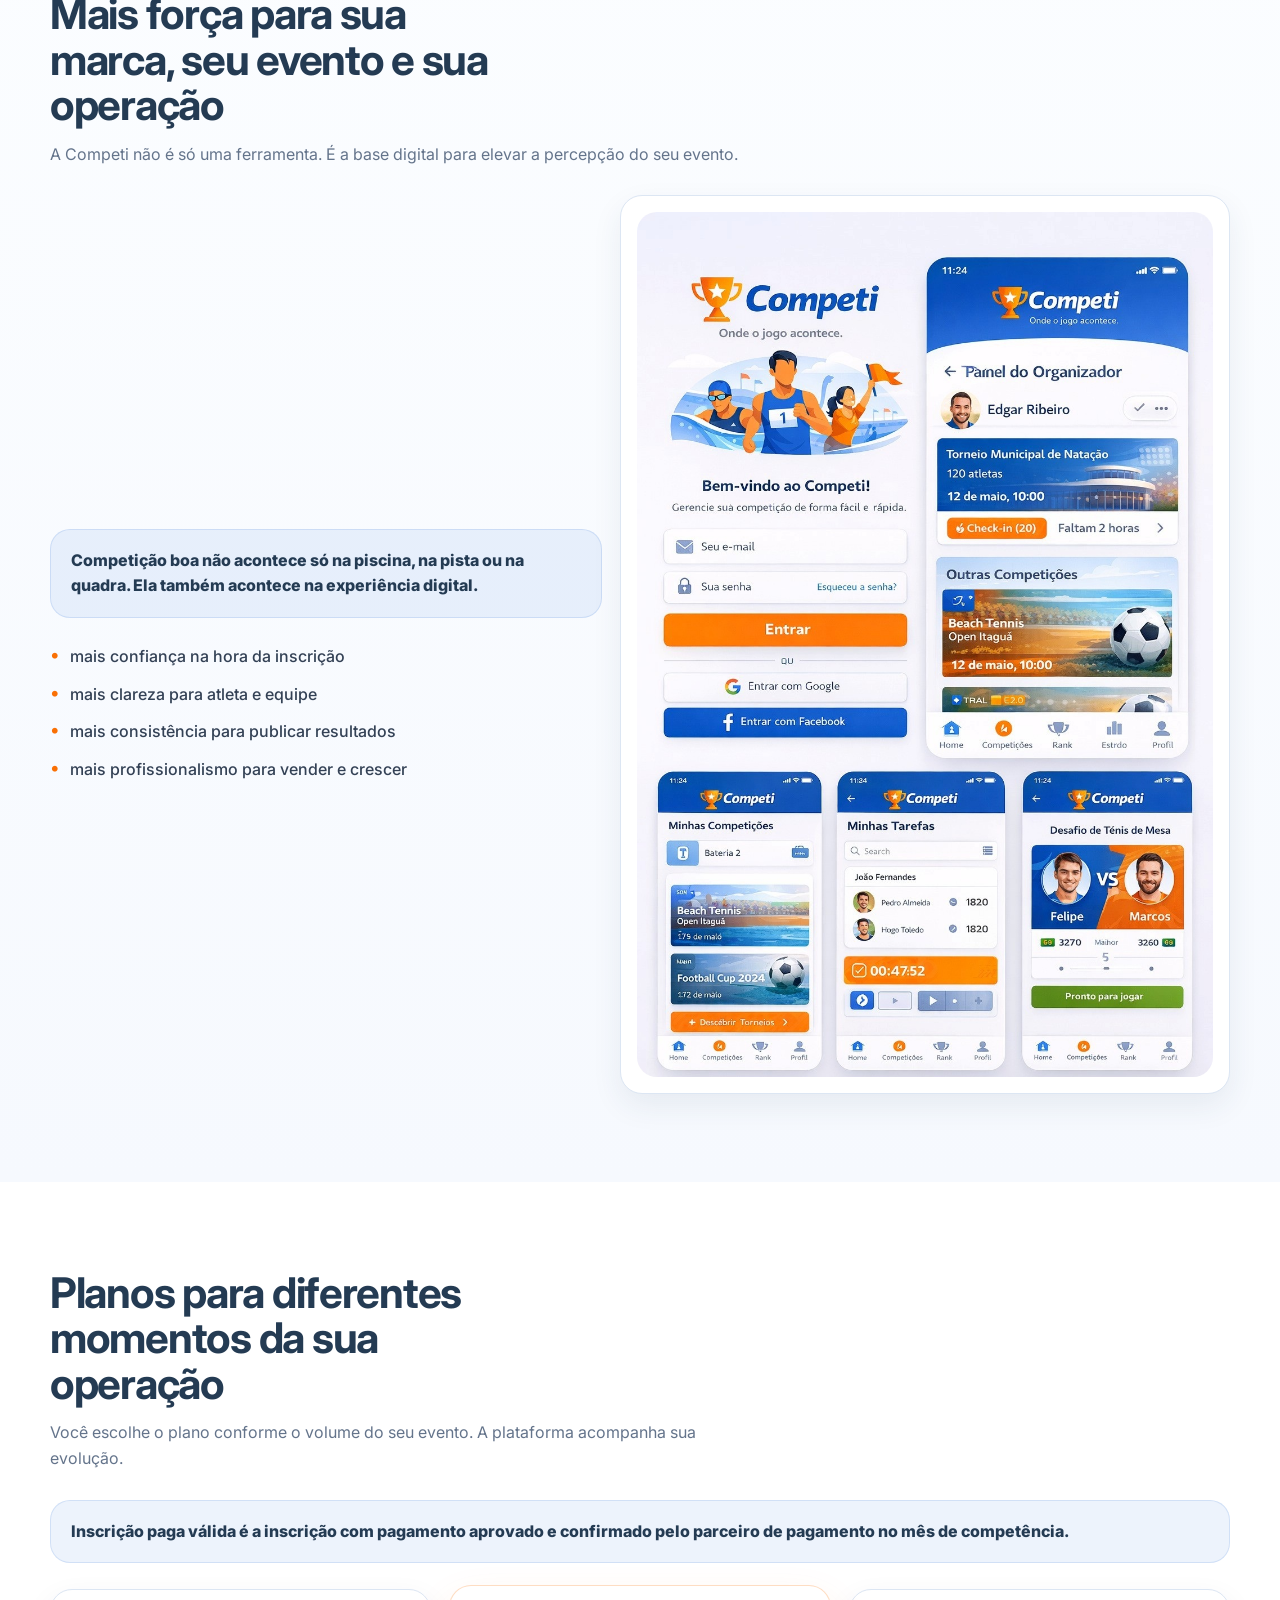
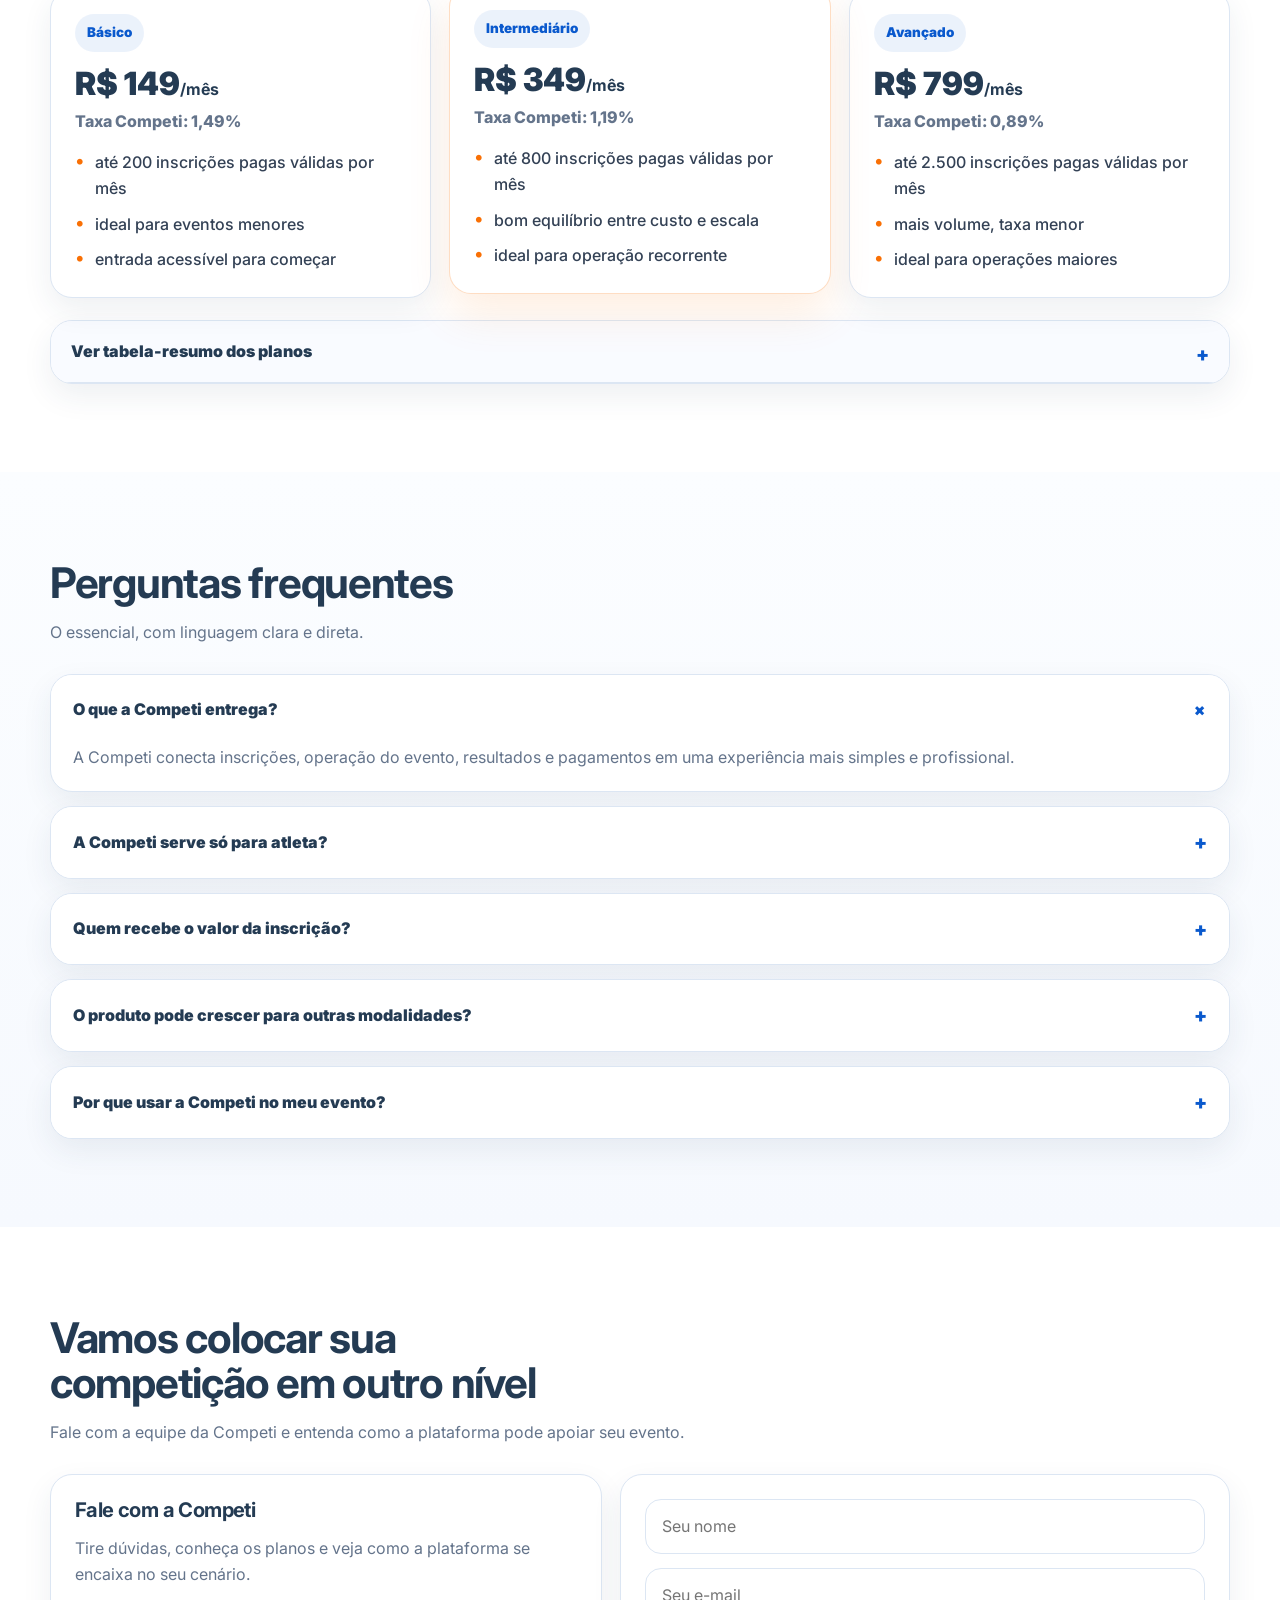
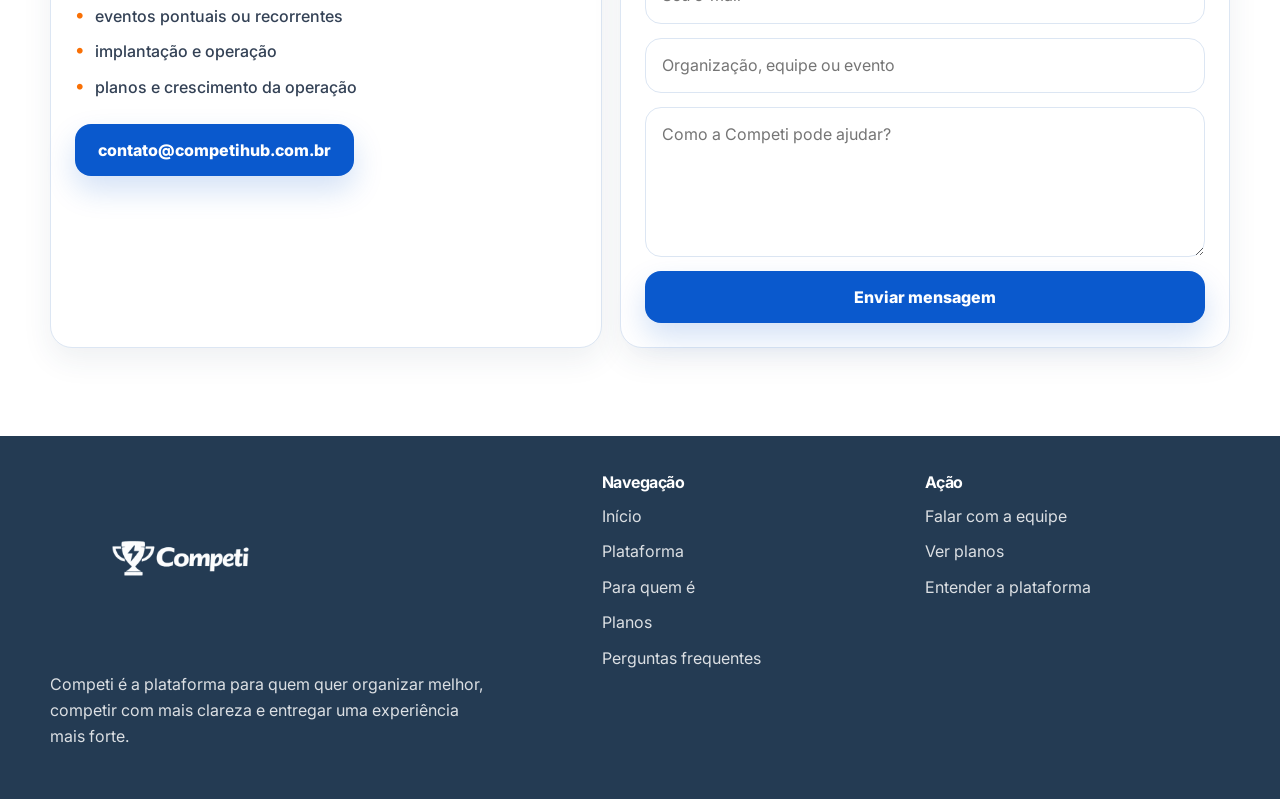
==== commit 56d1ba68: "Remocao de texto" ====
--- a/index.html
+++ b/index.html
@@ -4,6 +4,7 @@
   <meta charset="UTF-8" />
   <meta name="viewport" content="width=device-width, initial-scale=1.0" />
   <title>Competi | Onde o jogo acontece.</title>
+  <link rel="icon" type="image/png" href="assets/img/favicon.png" />
   <meta
     name="description"
     content="Competi é a plataforma que conecta inscrições, operação, resultados e pagamentos em competições esportivas."
@@ -465,7 +466,6 @@
               <input class="input" type="text" name="organizacao" placeholder="Organização, equipe ou evento" />
               <textarea class="textarea" name="mensagem" placeholder="Como a Competi pode ajudar?" required></textarea>
               <button class="btn btn-primary" type="submit">Enviar mensagem</button>
-              <div class="form-note" id="formFeedback">Formulário demonstrativo. Depois você pode ligar ao seu back-end.</div>
             </form>
           </article>
         </div>
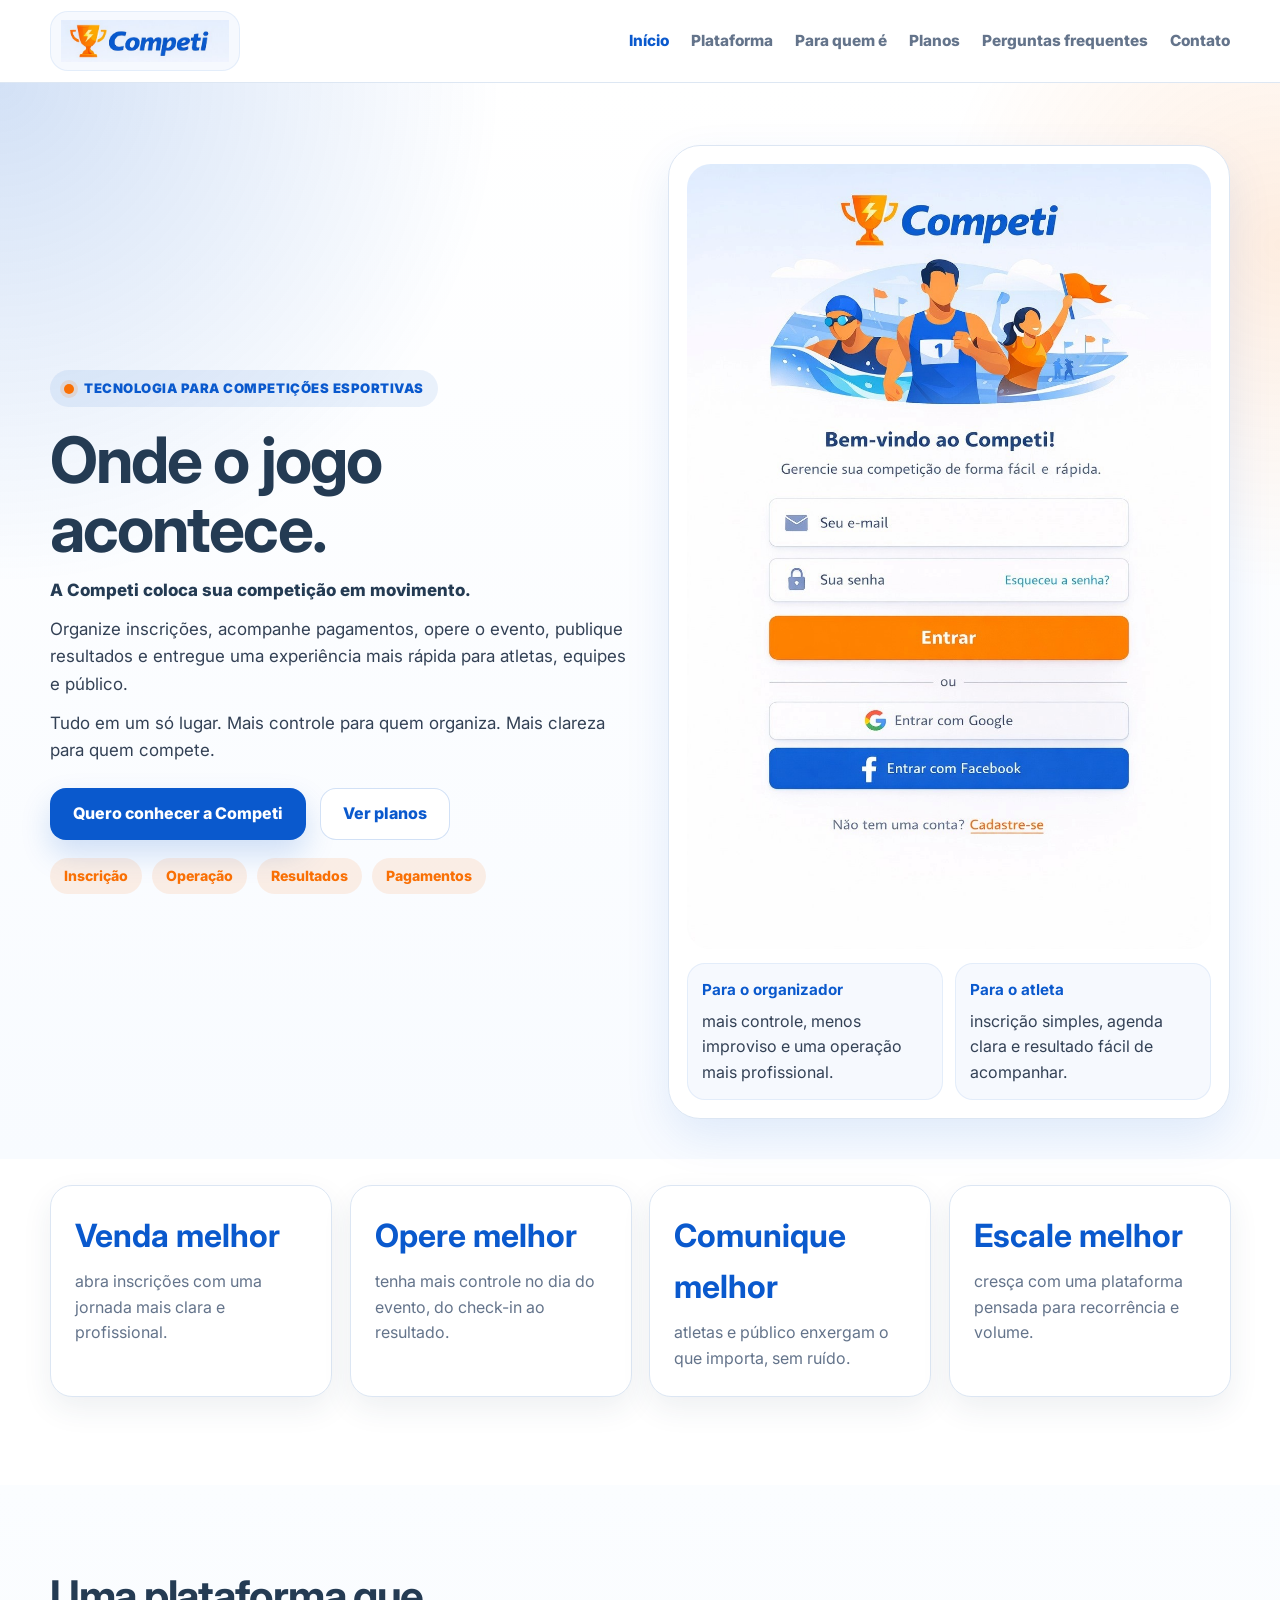
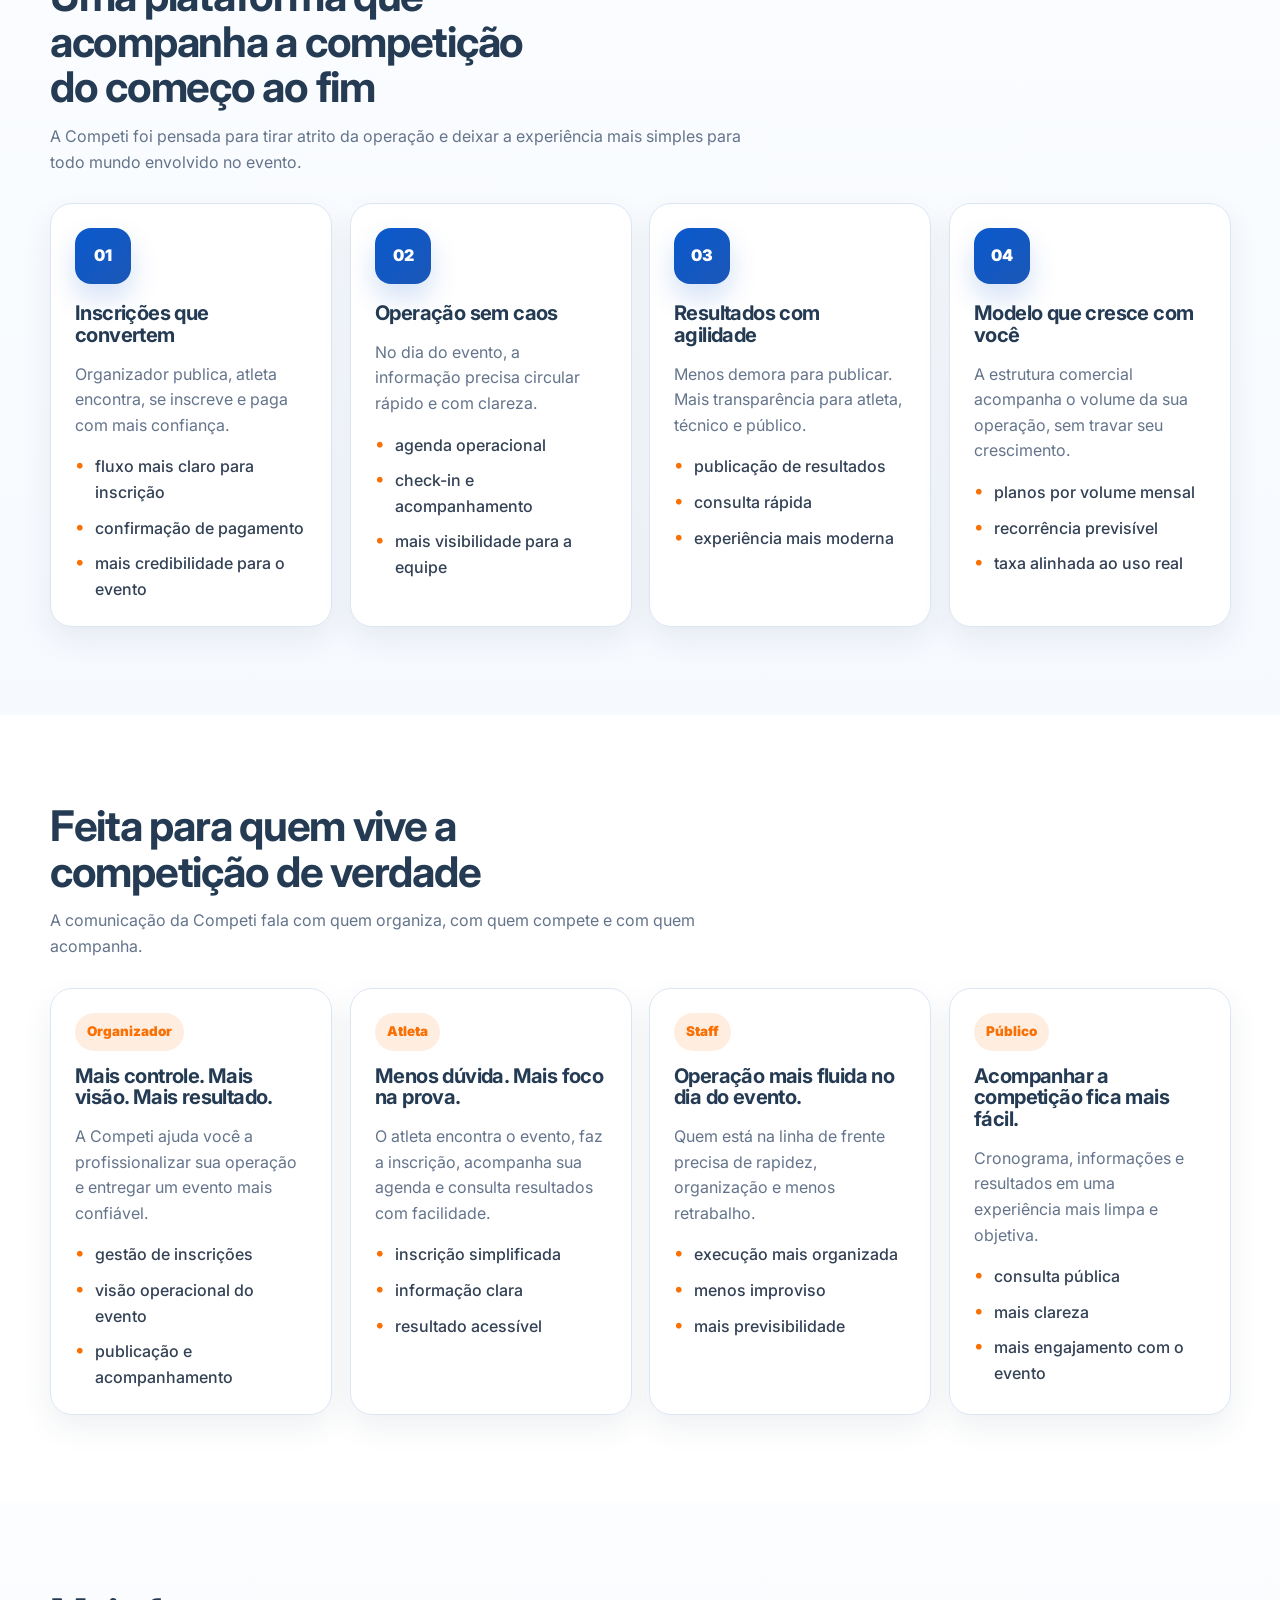
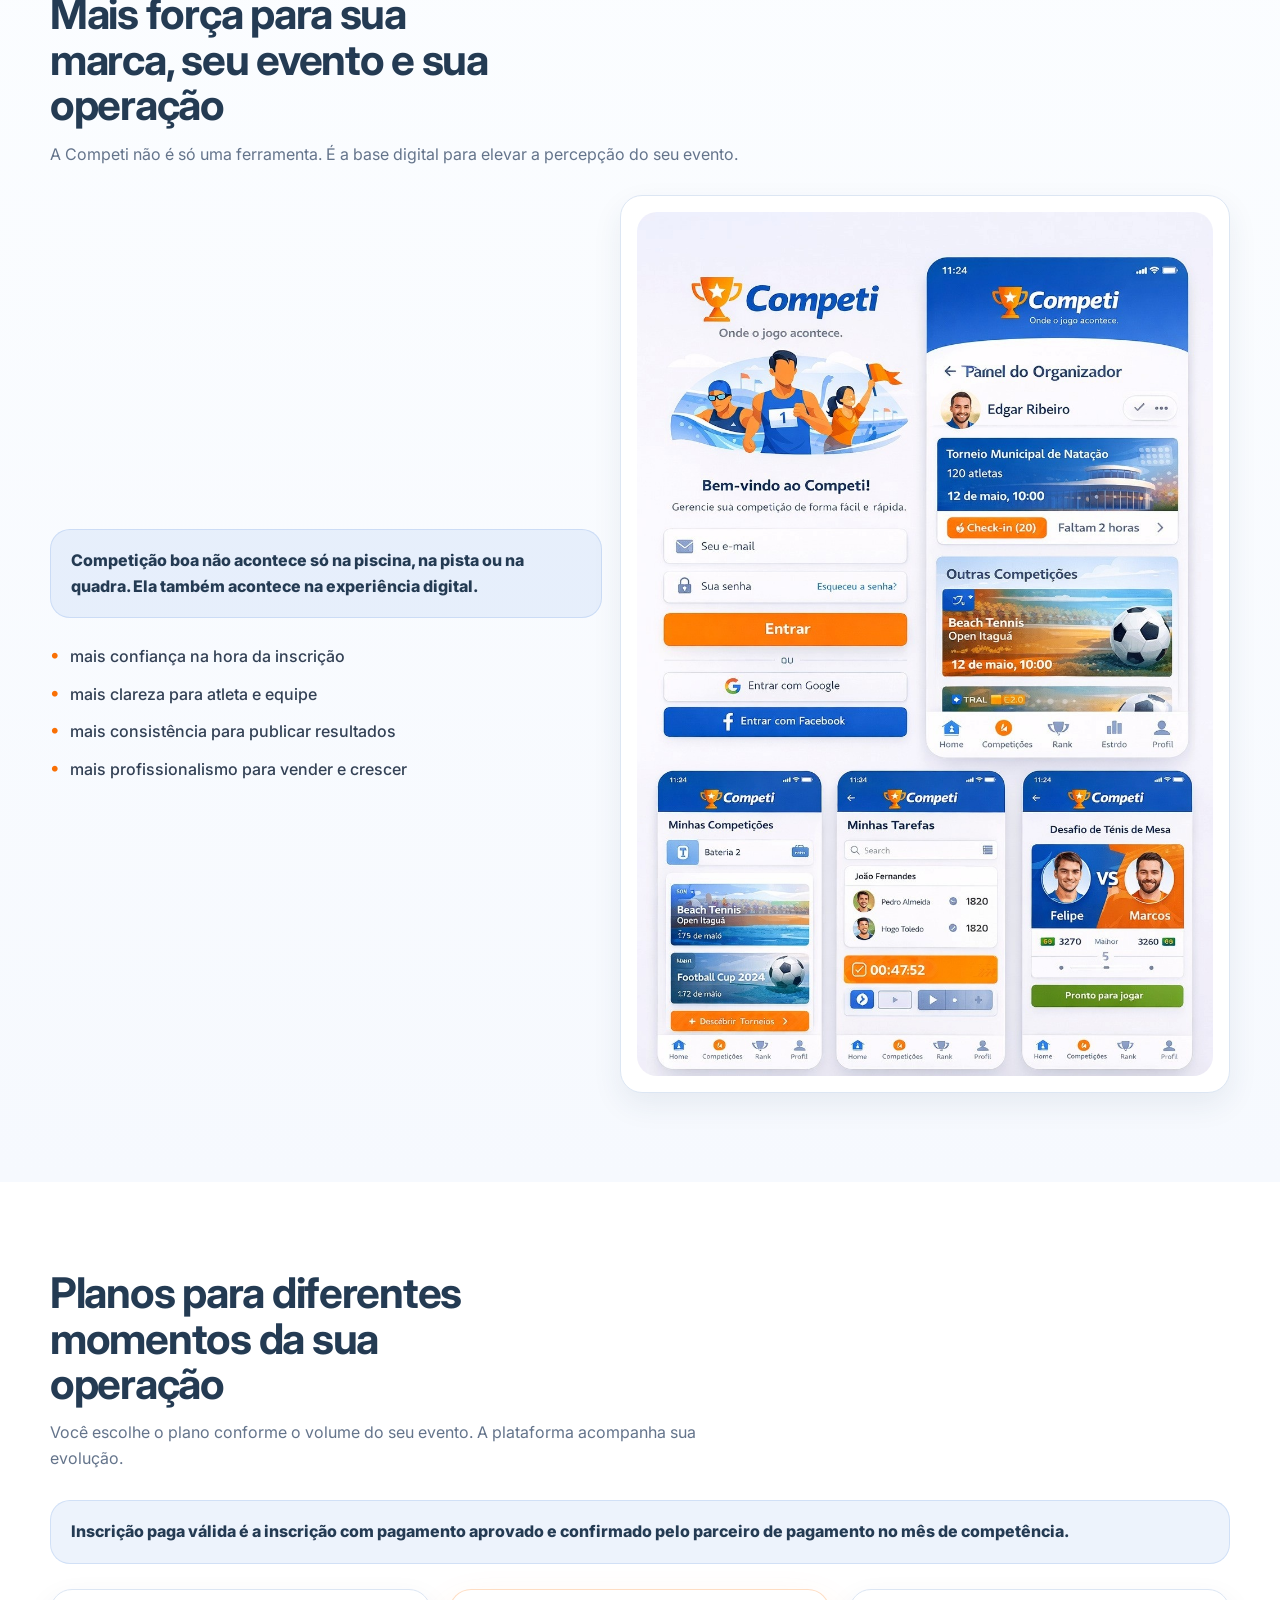
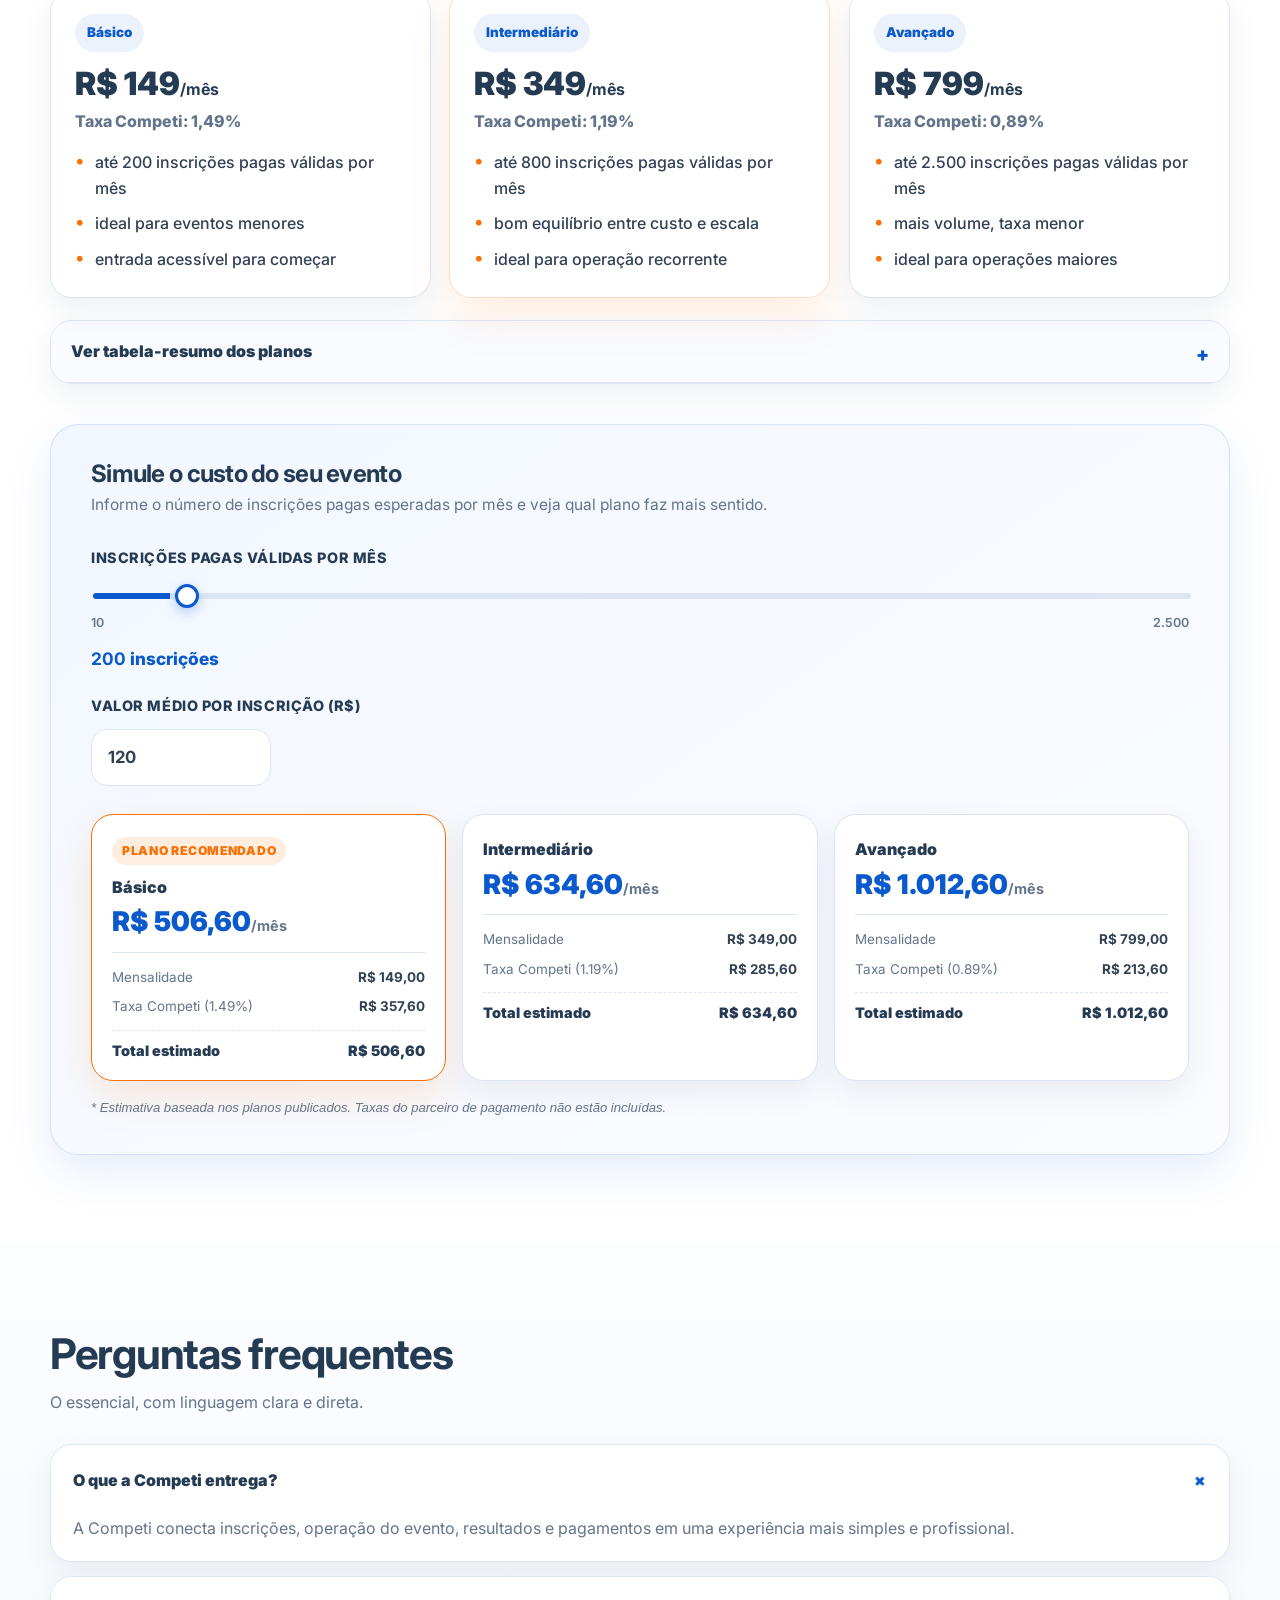
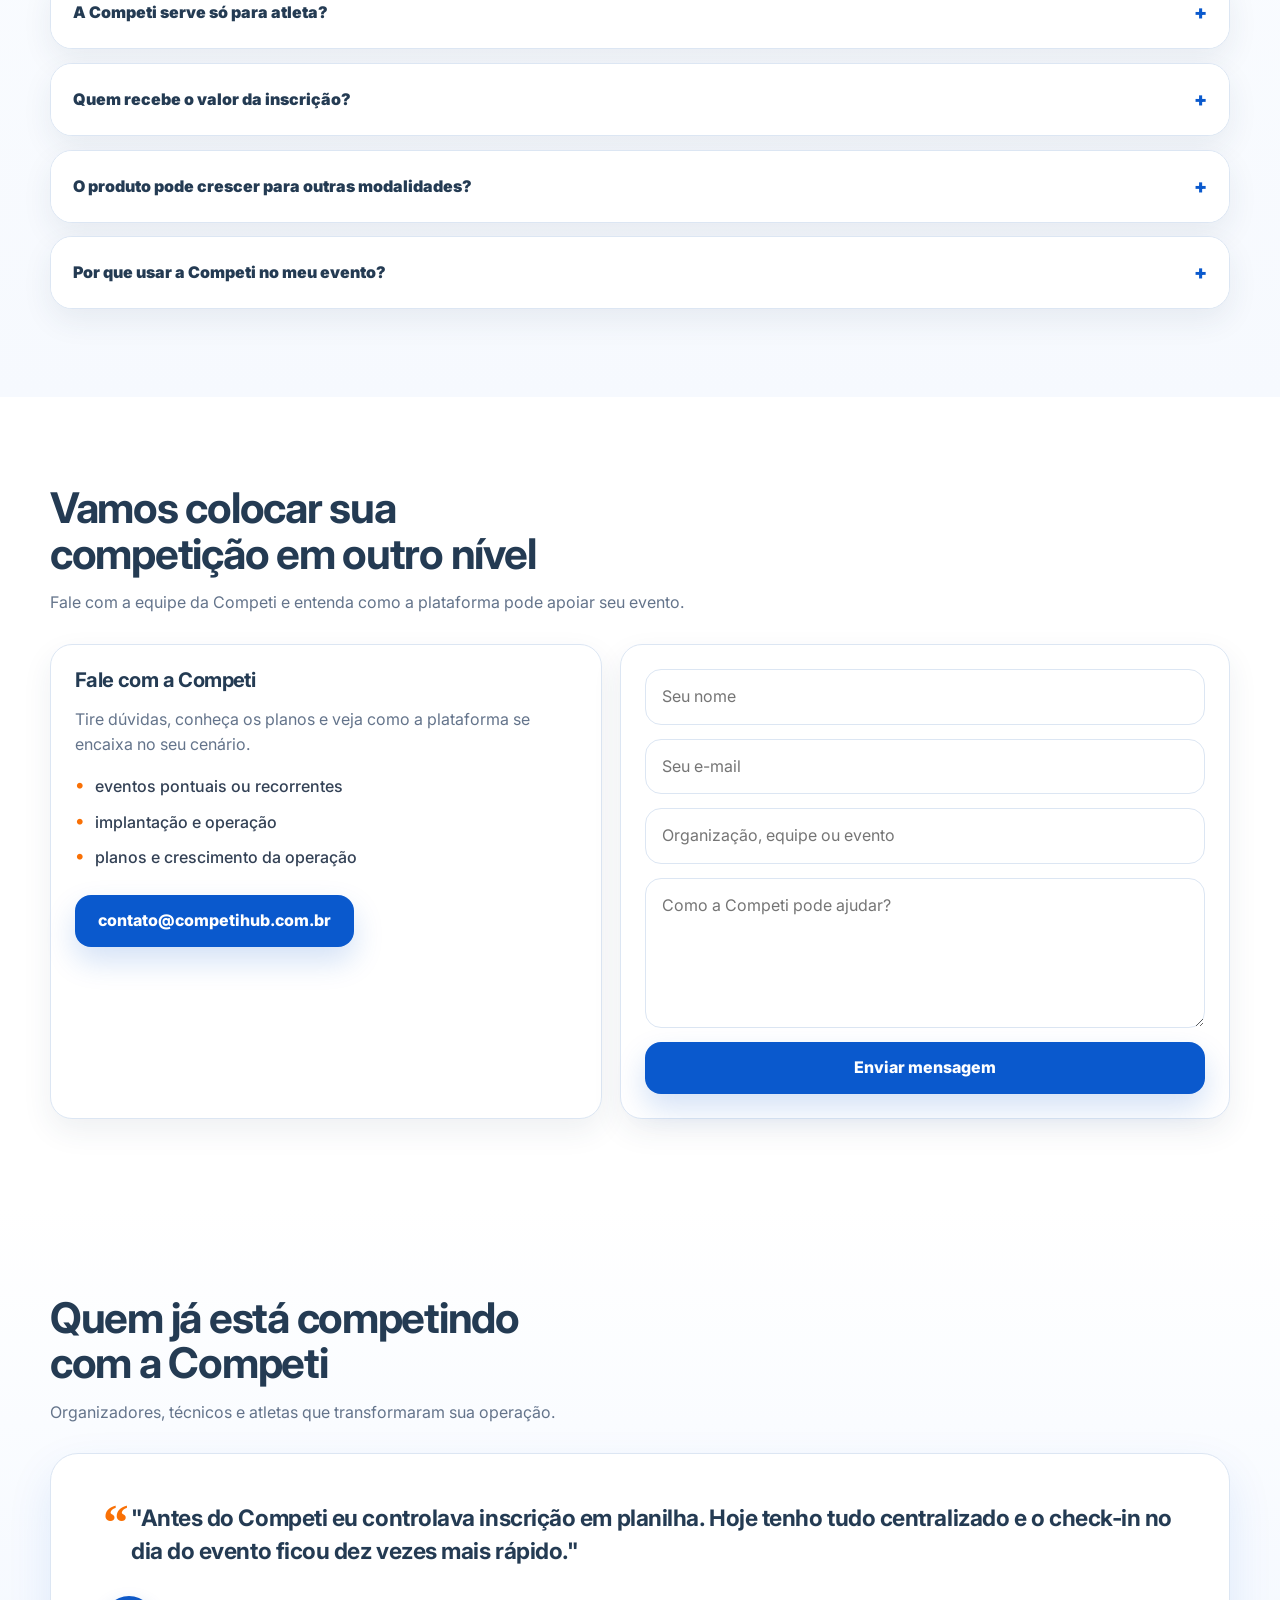
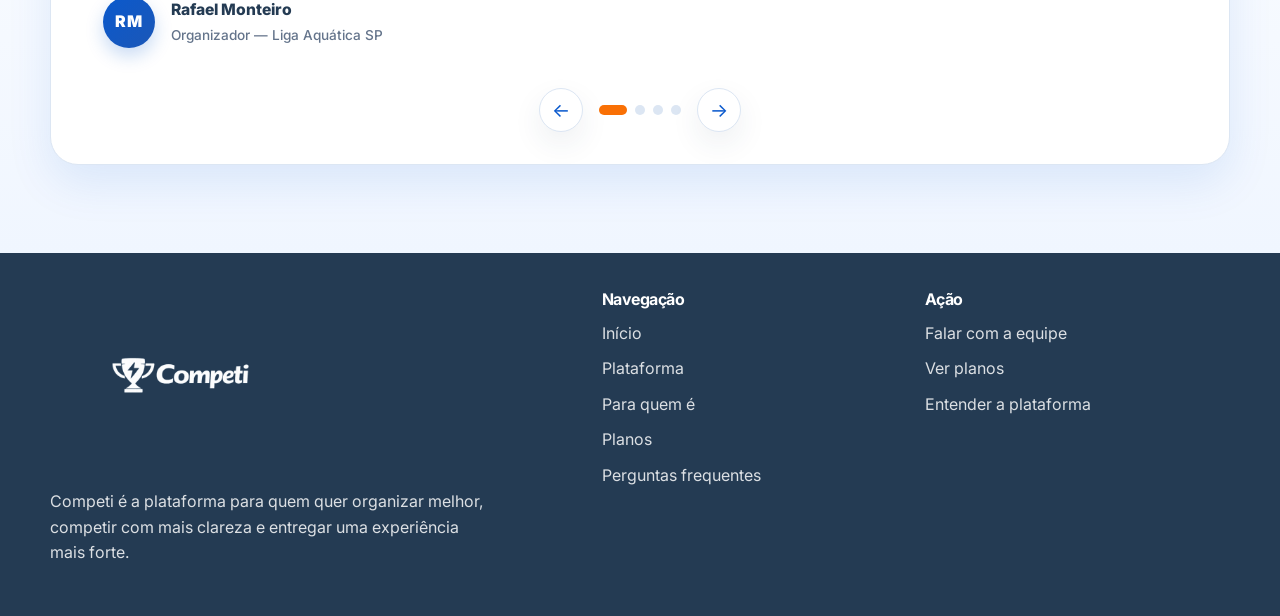
==== commit bddba67d: "Add enhancements.css and update script reference" ====
--- a/index.html
+++ b/index.html
@@ -13,6 +13,7 @@
   <link rel="preconnect" href="https://fonts.gstatic.com" crossorigin />
   <link href="https://fonts.googleapis.com/css2?family=Inter:wght@400;500;600;700;800;900&display=swap" rel="stylesheet" />
   <link rel="stylesheet" href="assets/css/site.css" />
+  <link rel="stylesheet" href="assets/css/enhancements.css" />
 </head>
 <body>
   <header class="topbar">
@@ -506,6 +507,6 @@
 
   <button class="to-top" id="toTop" aria-label="Voltar ao topo">↑</button>
 
-  <script src="assets/js/site.js"></script>
+  <script src="assets/js/site-enhanced.js"></script>
 </body>
 </html>
--- a/assets/css/enhancements.css
+++ b/assets/css/enhancements.css
@@ -0,0 +1,477 @@
+/* ============================================================
+   Competi – enhancements.css
+   Adicionar ao final de site.css (ou importar separado)
+   ============================================================ */
+
+/* ──────────────────────────────────────────
+   CARROSSEL DE DEPOIMENTOS
+────────────────────────────────────────── */
+.testimonials-section {
+  background: linear-gradient(180deg, #FFFFFF 0%, #F0F6FF 100%);
+  overflow: hidden;
+}
+
+.tcarousel {
+  position: relative;
+  overflow: hidden;
+  border-radius: var(--radius-xl);
+  border: 1px solid var(--border);
+  box-shadow: var(--shadow-soft);
+  background: var(--white);
+}
+
+.tcarousel-track {
+  display: flex;
+  transition: transform 0.52s cubic-bezier(.4,0,.2,1);
+  will-change: transform;
+}
+
+.tcard {
+  min-width: 100%;
+  padding: 48px 52px 40px;
+  box-sizing: border-box;
+  display: flex;
+  flex-direction: column;
+  gap: 28px;
+}
+
+.tcard-quote {
+  font-size: clamp(1.12rem, 2.2vw, 1.42rem);
+  font-weight: 700;
+  color: var(--graphite);
+  line-height: 1.45;
+  letter-spacing: -0.02em;
+  quotes: none;
+  position: relative;
+  padding-left: 28px;
+}
+
+.tcard-quote::before {
+  content: '\201C';
+  position: absolute;
+  left: 0;
+  top: -6px;
+  font-size: 3.2rem;
+  line-height: 1;
+  color: var(--brand-orange-500);
+  font-family: Georgia, serif;
+}
+
+.tcard-author {
+  display: flex;
+  align-items: center;
+  gap: 16px;
+}
+
+.tcard-avatar {
+  width: 52px;
+  height: 52px;
+  min-width: 52px;
+  border-radius: 50%;
+  background: linear-gradient(135deg, var(--brand-blue-600), var(--brand-blue-700));
+  color: var(--white);
+  display: flex;
+  align-items: center;
+  justify-content: center;
+  font-weight: 900;
+  font-size: 1rem;
+  letter-spacing: 0.04em;
+  box-shadow: 0 8px 18px rgba(10, 89, 205, 0.22);
+}
+
+.tcard-name {
+  display: block;
+  color: var(--graphite);
+  font-size: 0.98rem;
+  font-weight: 800;
+  margin-bottom: 3px;
+}
+
+.tcard-role {
+  display: block;
+  color: var(--muted);
+  font-size: 0.85rem;
+  font-weight: 500;
+}
+
+.tcarousel-controls {
+  display: flex;
+  align-items: center;
+  justify-content: center;
+  gap: 16px;
+  padding: 0 52px 32px;
+}
+
+.tcarousel-btn {
+  width: 44px;
+  height: 44px;
+  border-radius: 50%;
+  border: 1px solid var(--border);
+  background: var(--white);
+  color: var(--brand-blue-600);
+  font-size: 1.2rem;
+  cursor: pointer;
+  display: flex;
+  align-items: center;
+  justify-content: center;
+  transition: background 0.18s, box-shadow 0.18s, transform 0.18s;
+  box-shadow: var(--shadow-card);
+}
+
+.tcarousel-btn:hover {
+  background: var(--brand-blue-600);
+  color: var(--white);
+  transform: scale(1.08);
+}
+
+.tcarousel-dots {
+  display: flex;
+  gap: 8px;
+}
+
+.tdot {
+  width: 10px;
+  height: 10px;
+  border-radius: 50%;
+  border: none;
+  background: var(--border);
+  cursor: pointer;
+  padding: 0;
+  transition: background 0.22s, transform 0.22s, width 0.22s;
+}
+
+.tdot.active {
+  background: var(--brand-orange-500);
+  width: 28px;
+  border-radius: 999px;
+}
+
+@media (max-width: 780px) {
+  .tcard {
+    padding: 32px 22px 24px;
+  }
+
+  .tcard-quote {
+    padding-left: 0;
+  }
+
+  .tcard-quote::before {
+    display: none;
+  }
+
+  .tcarousel-controls {
+    padding-bottom: 22px;
+    padding-left: 0;
+    padding-right: 0;
+  }
+}
+
+/* ──────────────────────────────────────────
+   SIMULADOR DE PLANOS
+────────────────────────────────────────── */
+.simulator {
+  margin-top: 40px;
+  padding: 36px 40px;
+  background: linear-gradient(145deg, #F2F7FF, #FBFCFF);
+  border: 1px solid rgba(10, 89, 205, 0.14);
+  border-radius: var(--radius-xl);
+  box-shadow: var(--shadow-soft);
+}
+
+.simulator-head {
+  margin-bottom: 28px;
+}
+
+.simulator-title {
+  font-size: 1.5rem;
+  color: var(--graphite);
+  margin-bottom: 6px;
+}
+
+.simulator-sub {
+  color: var(--muted);
+  font-size: 0.97rem;
+  margin: 0;
+}
+
+.sim-controls {
+  margin-bottom: 22px;
+}
+
+.sim-label {
+  display: block;
+  font-weight: 800;
+  font-size: 0.9rem;
+  color: var(--graphite);
+  margin-bottom: 12px;
+  text-transform: uppercase;
+  letter-spacing: 0.04em;
+}
+
+.sim-range-wrap {
+  position: relative;
+}
+
+.sim-range {
+  width: 100%;
+  -webkit-appearance: none;
+  appearance: none;
+  height: 6px;
+  border-radius: 99px;
+  background: linear-gradient(to right, var(--brand-blue-600) 0%, var(--brand-blue-600) var(--pct, 7%), var(--border) var(--pct, 7%));
+  outline: none;
+  cursor: pointer;
+  transition: background 0.1s;
+}
+
+.sim-range::-webkit-slider-thumb {
+  -webkit-appearance: none;
+  width: 24px;
+  height: 24px;
+  border-radius: 50%;
+  background: var(--white);
+  border: 3px solid var(--brand-blue-600);
+  box-shadow: 0 4px 12px rgba(10, 89, 205, 0.28);
+  cursor: grab;
+  transition: transform 0.18s;
+}
+
+.sim-range::-webkit-slider-thumb:active {
+  cursor: grabbing;
+  transform: scale(1.18);
+}
+
+.sim-range::-moz-range-thumb {
+  width: 24px;
+  height: 24px;
+  border-radius: 50%;
+  background: var(--white);
+  border: 3px solid var(--brand-blue-600);
+  box-shadow: 0 4px 12px rgba(10, 89, 205, 0.28);
+  cursor: grab;
+}
+
+.sim-range-labels {
+  display: flex;
+  justify-content: space-between;
+  margin-top: 6px;
+  font-size: 0.78rem;
+  color: var(--muted);
+  font-weight: 600;
+}
+
+.sim-value-display {
+  margin-top: 12px;
+  font-size: 1.08rem;
+  color: var(--brand-blue-600);
+  font-weight: 800;
+}
+
+.sim-valor-wrap {
+  margin-bottom: 28px;
+}
+
+.sim-input-valor {
+  max-width: 180px;
+  font-weight: 700;
+  font-size: 1.05rem;
+}
+
+.sim-results {
+  display: grid;
+  grid-template-columns: repeat(3, 1fr);
+  gap: 16px;
+  margin-bottom: 16px;
+}
+
+.sim-card {
+  background: var(--white);
+  border: 1px solid var(--border);
+  border-radius: var(--radius-lg);
+  padding: 22px 20px 18px;
+  box-shadow: var(--shadow-card);
+  transition: transform 0.22s, box-shadow 0.22s;
+  position: relative;
+}
+
+.sim-card:hover {
+  transform: translateY(-3px);
+  box-shadow: var(--shadow-soft);
+}
+
+.sim-card--rec {
+  border-color: var(--brand-orange-500);
+  box-shadow: 0 16px 40px rgba(249, 112, 5, 0.14);
+}
+
+.sim-card--over {
+  opacity: 0.52;
+  filter: grayscale(0.3);
+}
+
+.sim-badge-rec {
+  display: inline-flex;
+  padding: 4px 10px;
+  border-radius: 999px;
+  background: rgba(249, 112, 5, 0.12);
+  color: var(--brand-orange-500);
+  font-size: 0.76rem;
+  font-weight: 900;
+  text-transform: uppercase;
+  letter-spacing: 0.06em;
+  margin-bottom: 10px;
+}
+
+.sim-badge-over {
+  display: inline-flex;
+  padding: 4px 10px;
+  border-radius: 999px;
+  background: rgba(220, 38, 38, 0.08);
+  color: #DC2626;
+  font-size: 0.76rem;
+  font-weight: 900;
+  text-transform: uppercase;
+  letter-spacing: 0.06em;
+  margin-bottom: 10px;
+}
+
+.sim-card-title {
+  font-size: 1rem;
+  font-weight: 900;
+  color: var(--graphite);
+  margin-bottom: 8px;
+}
+
+.sim-card-price {
+  font-size: 1.7rem;
+  font-weight: 900;
+  color: var(--brand-blue-600);
+  line-height: 1;
+  margin-bottom: 16px;
+}
+
+.sim-card-price span {
+  font-size: 0.9rem;
+  font-weight: 700;
+  color: var(--muted);
+}
+
+.sim-card-detail {
+  list-style: none;
+  padding: 0;
+  margin: 0;
+  display: grid;
+  gap: 8px;
+  border-top: 1px solid var(--border);
+  padding-top: 14px;
+}
+
+.sim-card-detail li {
+  display: flex;
+  justify-content: space-between;
+  font-size: 0.84rem;
+  color: var(--muted);
+}
+
+.sim-card-detail li strong {
+  color: var(--text);
+  font-weight: 700;
+}
+
+.sim-total-row {
+  border-top: 1px dashed var(--border);
+  padding-top: 8px;
+  margin-top: 4px;
+}
+
+.sim-total-row span,
+.sim-total-row strong {
+  color: var(--graphite) !important;
+  font-weight: 900 !important;
+  font-size: 0.9rem !important;
+}
+
+.sim-disclaimer {
+  font-size: 0.82rem;
+  color: var(--muted);
+  margin: 0;
+  font-style: italic;
+}
+
+@media (max-width: 780px) {
+  .simulator {
+    padding: 24px 18px;
+  }
+
+  .sim-results {
+    grid-template-columns: 1fr;
+  }
+}
+
+@media (max-width: 1100px) and (min-width: 781px) {
+  .sim-results {
+    grid-template-columns: 1fr 1fr;
+  }
+
+  .sim-results .sim-card:last-child {
+    grid-column: span 2;
+    max-width: 60%;
+    margin: 0 auto;
+    width: 100%;
+  }
+}
+
+/* ──────────────────────────────────────────
+   EFEITO HOVER DINÂMICO NOS CARDS DE FEATURE
+────────────────────────────────────────── */
+.feature-card {
+  transition: transform 0.28s cubic-bezier(.22,.68,0,1.2), box-shadow 0.28s ease;
+}
+
+.feature-card:hover {
+  transform: translateY(-6px) scale(1.012);
+  box-shadow: 0 24px 52px rgba(10, 89, 205, 0.13);
+}
+
+.pricing-card {
+  transition: transform 0.28s cubic-bezier(.22,.68,0,1.2), box-shadow 0.28s ease;
+}
+
+.pricing-card:not(.featured):hover {
+  transform: translateY(-5px);
+  box-shadow: 0 22px 44px rgba(10, 89, 205, 0.11);
+}
+
+.persona-card {
+  transition: transform 0.28s cubic-bezier(.22,.68,0,1.2), box-shadow 0.28s ease;
+}
+
+.persona-card:hover {
+  transform: translateY(-5px);
+  box-shadow: 0 22px 44px rgba(10, 89, 205, 0.11);
+}
+
+/* ──────────────────────────────────────────
+   HERO – PULSE NA BOLINHA DO EYEBROW
+────────────────────────────────────────── */
+@keyframes pulse-ring {
+  0%   { box-shadow: 0 0 0 0 rgba(249, 112, 5, 0.5); }
+  70%  { box-shadow: 0 0 0 10px rgba(249, 112, 5, 0); }
+  100% { box-shadow: 0 0 0 0 rgba(249, 112, 5, 0); }
+}
+
+.eyebrow::before {
+  animation: pulse-ring 2.4s cubic-bezier(0.215, 0.61, 0.355, 1) infinite;
+}
+
+/* ──────────────────────────────────────────
+   BTN – micro-interação de clique
+────────────────────────────────────────── */
+.btn:active {
+  transform: scale(0.97);
+}
+
+/* ──────────────────────────────────────────
+   RANGE SLIDER – atualiza gradiente via JS
+────────────────────────────────────────── */
+/* (usado inline no JS via --pct) */
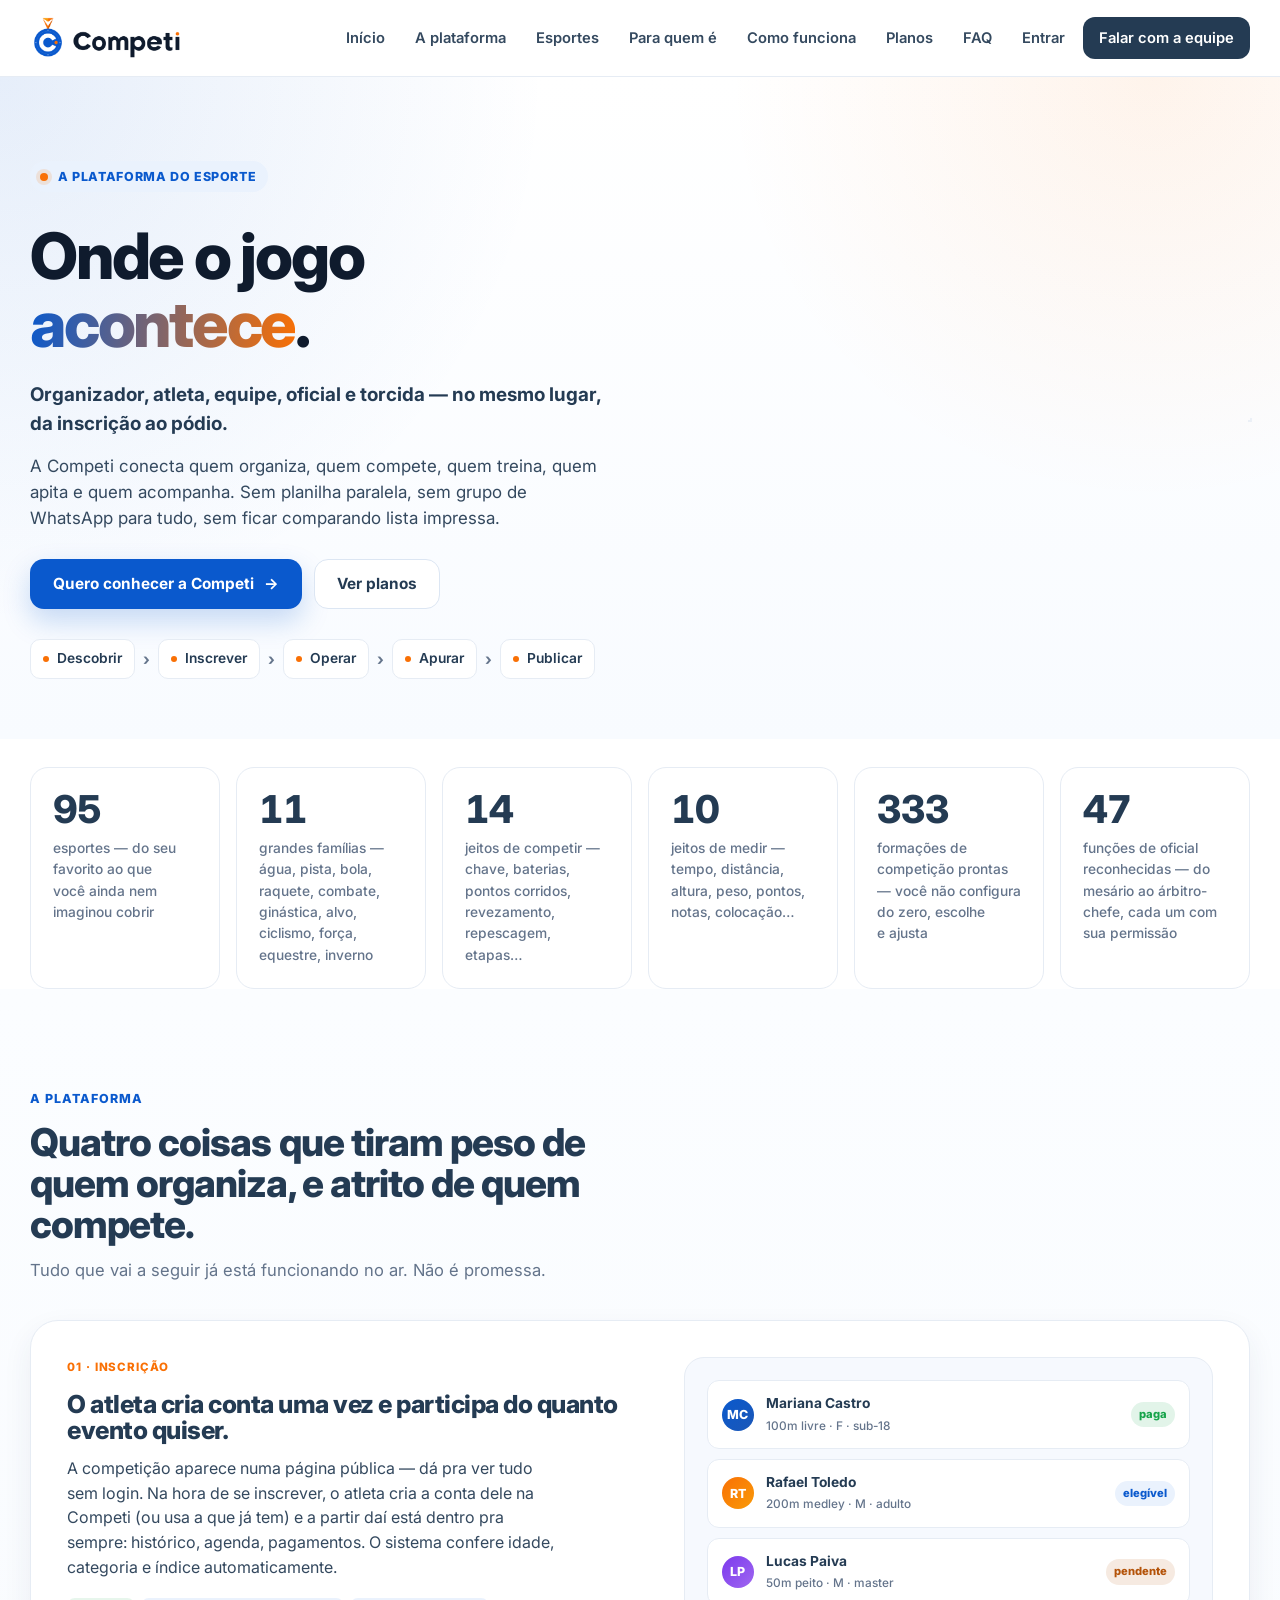
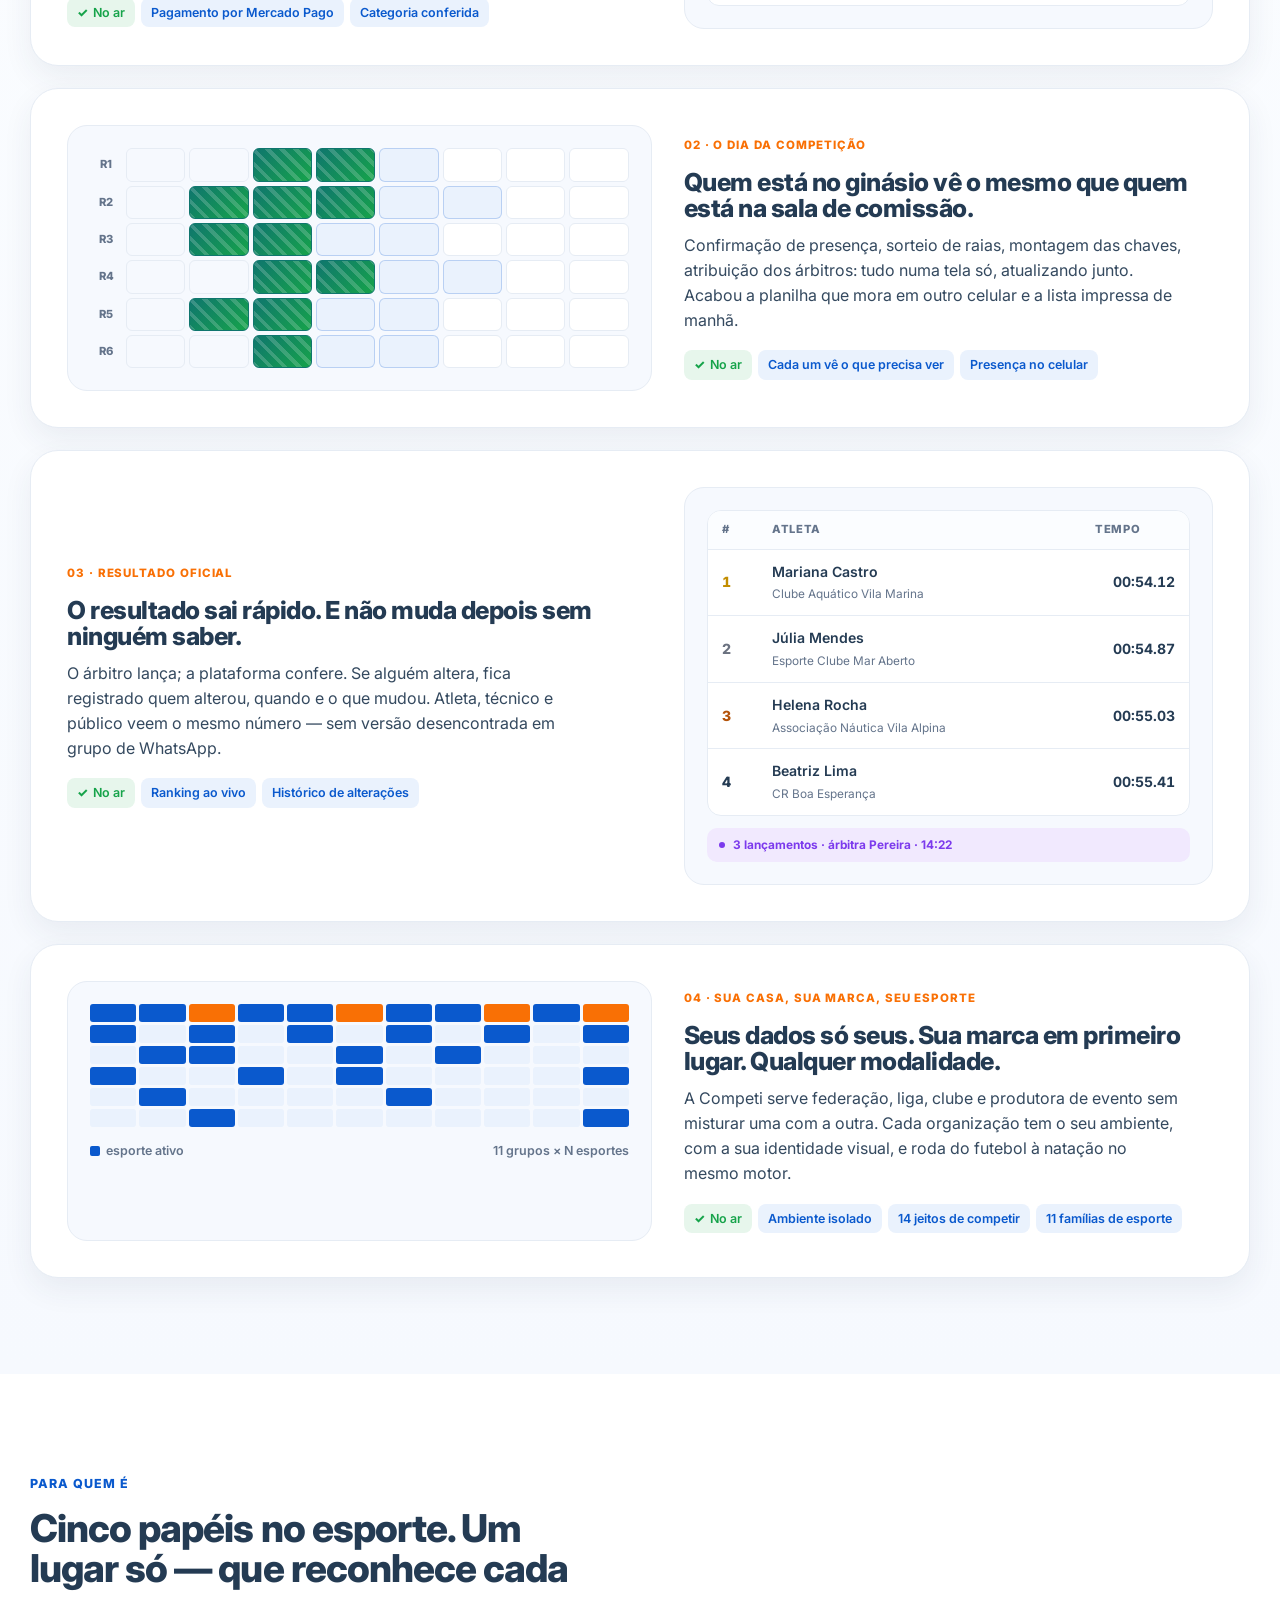
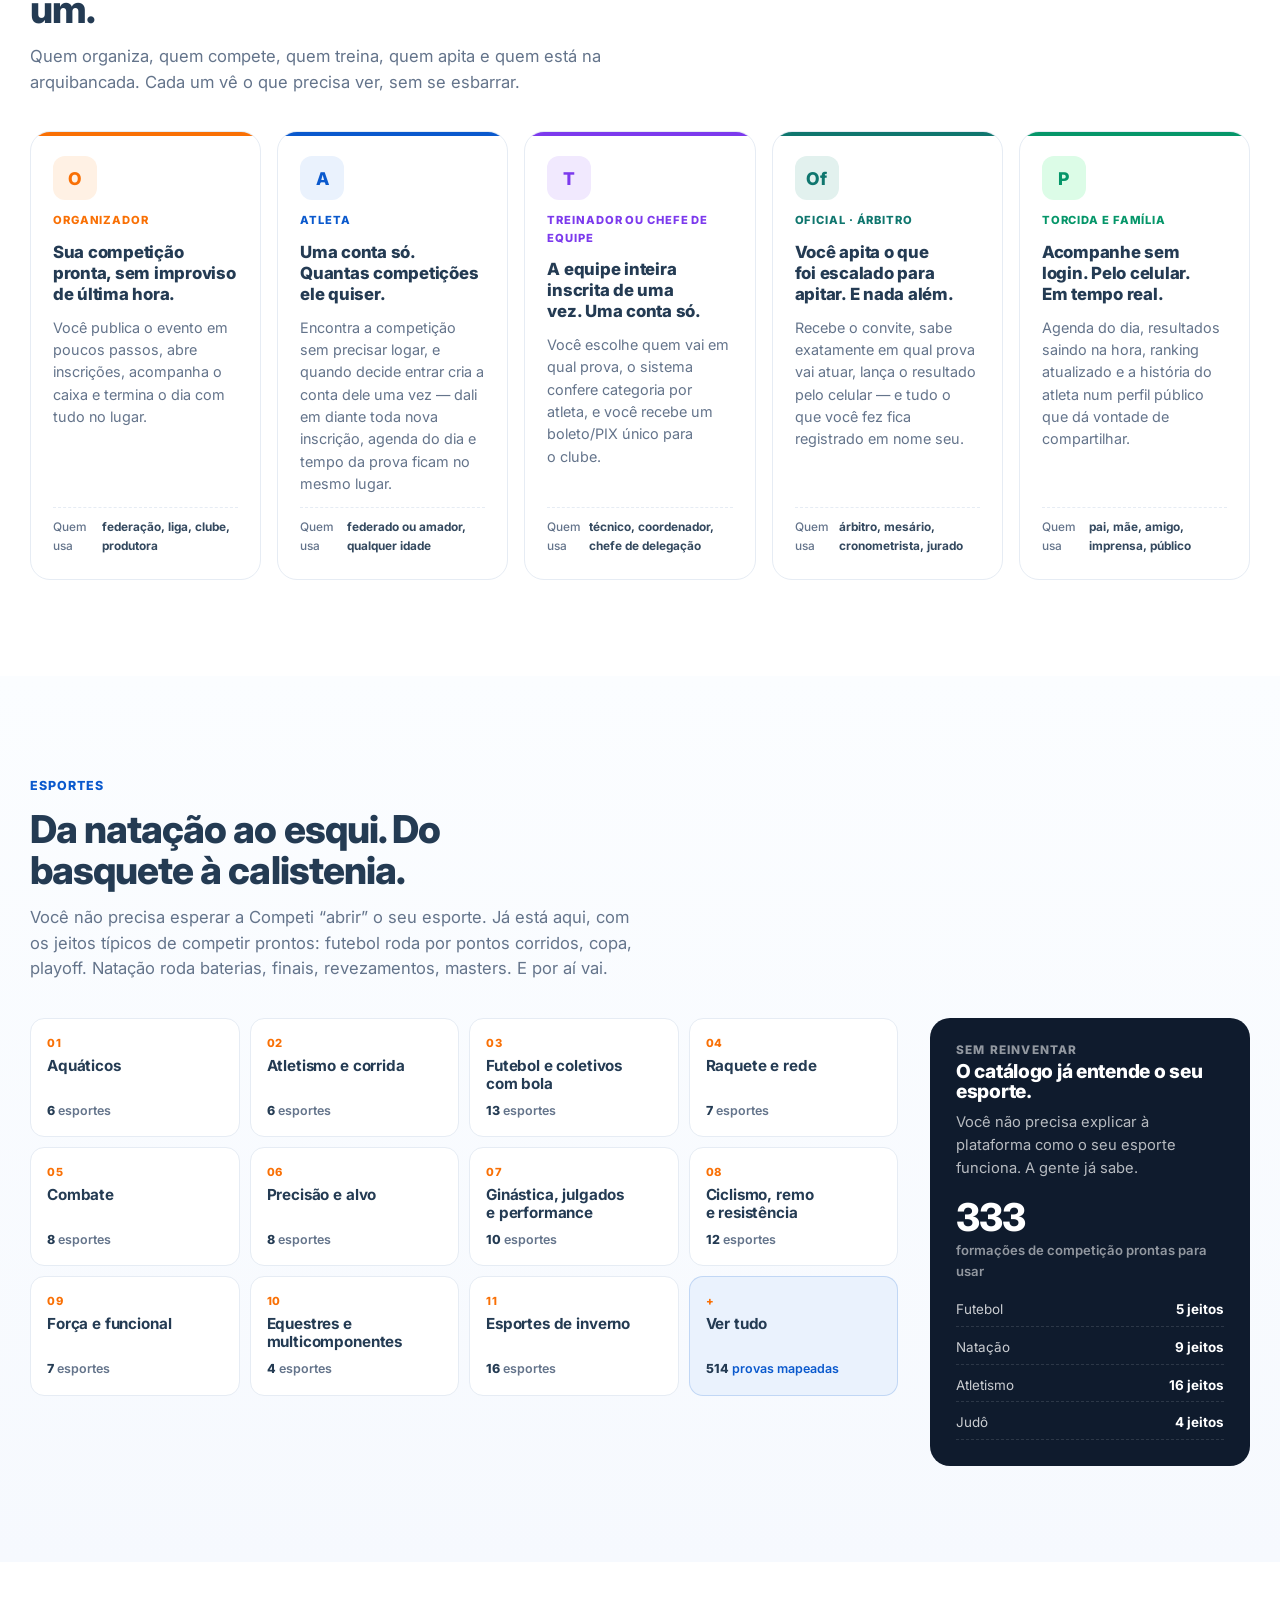
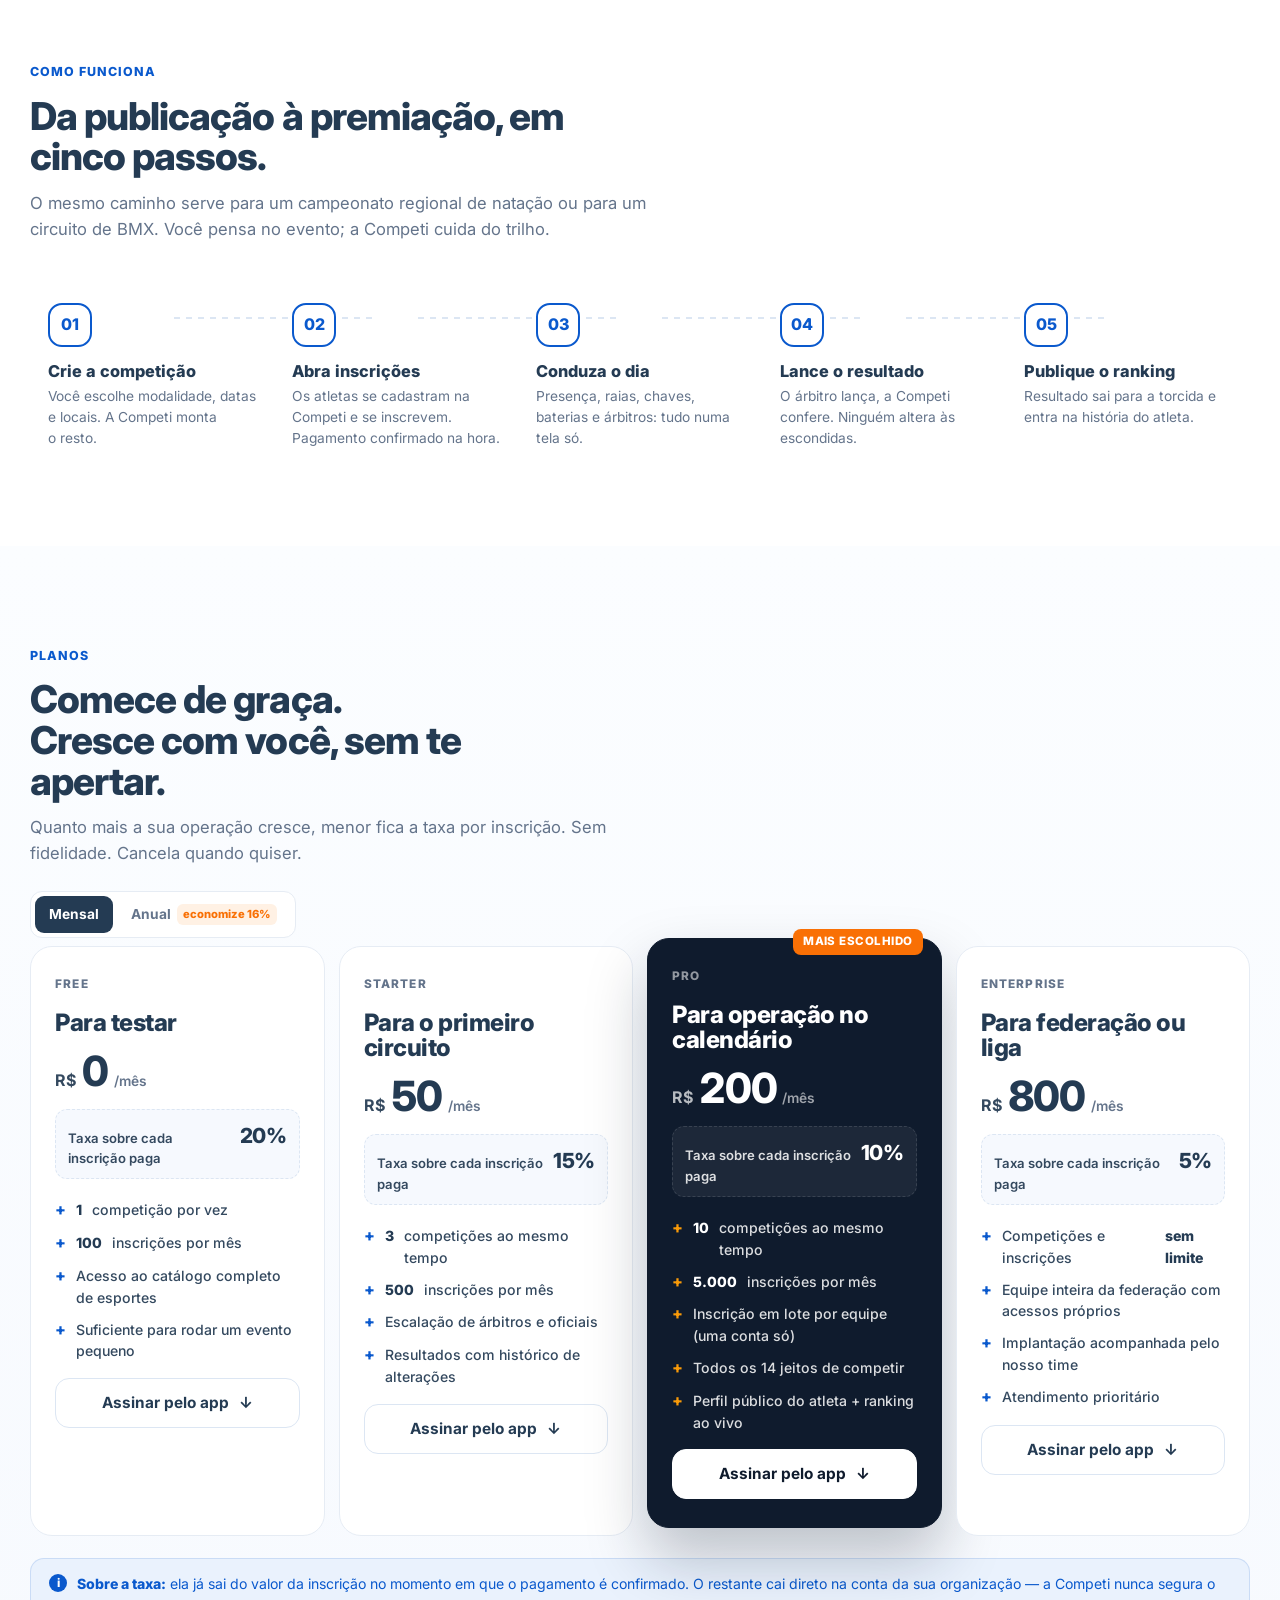
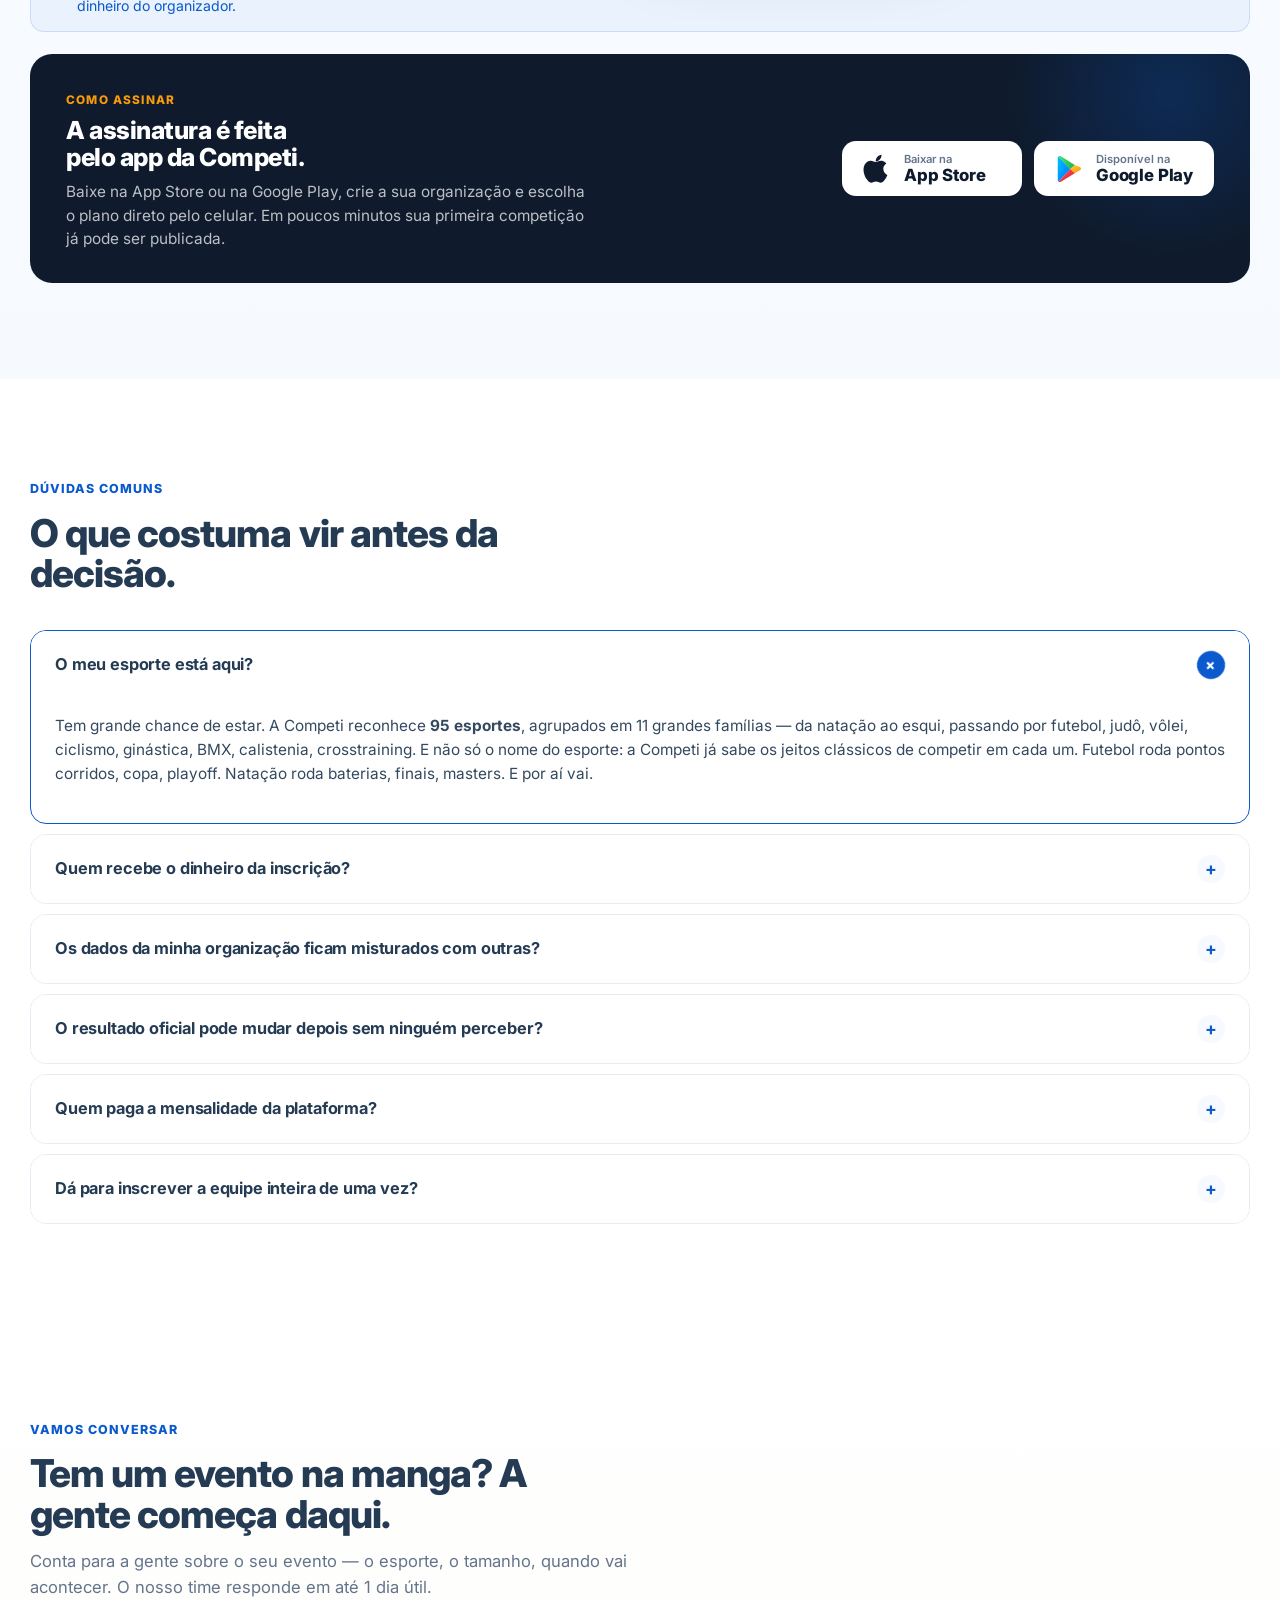
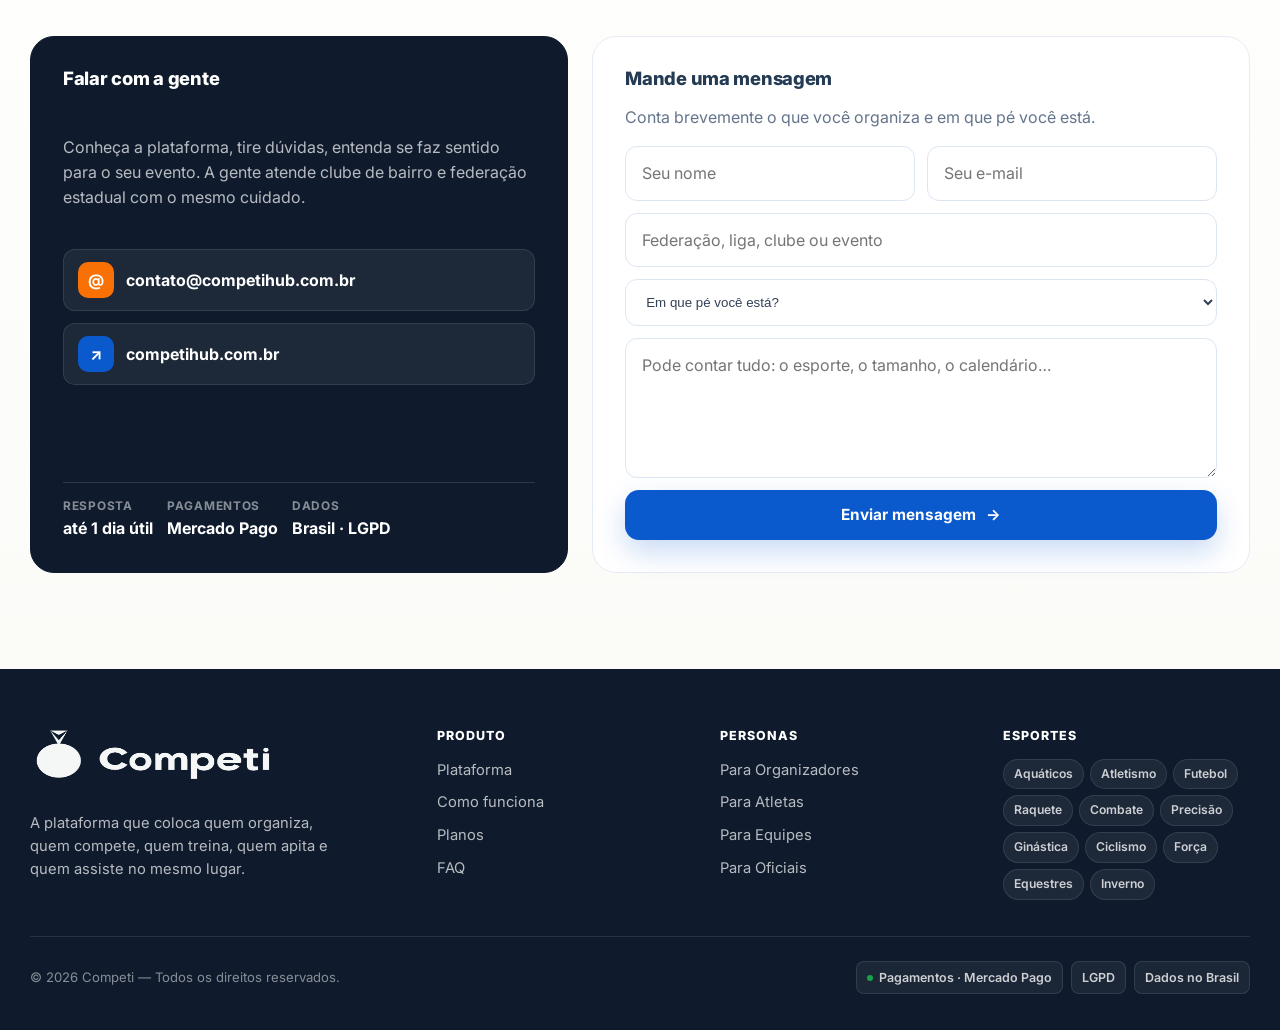
==== commit ce918ec4: "feat(site): novo design + logo definitiva (medalha-cronômetro-C) - Nova home (index.html) com hero, " ====
--- a/index.html
+++ b/index.html
@@ -1,512 +1,967 @@
-﻿<!DOCTYPE html>
+<!DOCTYPE html>
 <html lang="pt-BR">
 <head>
   <meta charset="UTF-8" />
   <meta name="viewport" content="width=device-width, initial-scale=1.0" />
-  <title>Competi | Onde o jogo acontece.</title>
+  <title>Competi — O sistema operacional do esporte</title>
+  <link rel="icon" type="image/svg+xml" href="assets/brand/favicon.svg" />
+  <link rel="icon" type="image/png" sizes="32x32" href="assets/brand/favicon-32.png" />
+  <link rel="icon" type="image/png" sizes="16x16" href="assets/brand/favicon-16.png" />
+  <link rel="apple-touch-icon" sizes="180x180" href="assets/brand/favicon-180.png" />
   <link rel="icon" type="image/png" href="assets/img/favicon.png" />
-  <meta
-    name="description"
-    content="Competi é a plataforma que conecta inscrições, operação, resultados e pagamentos em competições esportivas."
-  />
+  <meta name="description" content="A Competi reúne organizadores, atletas, equipes, oficiais e público em uma só plataforma. Da inscrição ao pódio — em 95 esportes." />
+  <meta property="og:title" content="Competi — O sistema operacional do esporte" />
+  <meta property="og:description" content="Organizador, atleta, equipe, oficial e torcida — no mesmo lugar. Da inscrição ao pódio em 95 esportes." />
+  <meta property="og:image" content="https://www.competihub.com.br/assets/brand/logo-symbol-1024.png" />
+  <meta property="og:url" content="https://www.competihub.com.br" />
+  <meta property="og:type" content="website" />
+  <meta name="twitter:card" content="summary_large_image" />
   <link rel="preconnect" href="https://fonts.googleapis.com" />
   <link rel="preconnect" href="https://fonts.gstatic.com" crossorigin />
   <link href="https://fonts.googleapis.com/css2?family=Inter:wght@400;500;600;700;800;900&display=swap" rel="stylesheet" />
+  <link rel="stylesheet" href="assets/css/tokens.css" />
   <link rel="stylesheet" href="assets/css/site.css" />
-  <link rel="stylesheet" href="assets/css/enhancements.css" />
 </head>
 <body>
-  <header class="topbar">
-    <div class="container topbar-inner">
-      <a href="#home" class="brand" aria-label="Competi">
-        <div class="brand-logo-shell">
-          <img src="assets/img/logo-competi-horizontal.png" alt="Logo Competi" class="brand-logo" />
-        </div>
-      </a>
-
-      <button class="menu-btn" id="menuBtn" aria-label="Abrir menu">☰</button>
-
-      <nav class="nav" id="mainNav">
-        <a href="#home" class="active">Início</a>
-        <a href="#plataforma">Plataforma</a>
-        <a href="#para-quem">Para quem é</a>
-        <a href="#planos">Planos</a>
-        <a href="#faq">Perguntas frequentes</a>
-        <a href="#contato">Contato</a>
-      </nav>
-    </div>
-  </header>
-
-  <main>
-    <section class="hero" id="home" data-page="Início">
-      <div class="container hero-grid">
-        <div class="hero-copy">
-          <div class="eyebrow">Tecnologia para competições esportivas</div>
-          <h1>Onde o jogo acontece.</h1>
-
-          <p class="lead lead-strong">
-            A Competi coloca sua competição em movimento.
-          </p>
-
-          <p class="lead">
-            Organize inscrições, acompanhe pagamentos, opere o evento, publique resultados e entregue uma experiência mais rápida para atletas, equipes e público.
-          </p>
-
-          <p class="lead">
-            Tudo em um só lugar. Mais controle para quem organiza. Mais clareza para quem compete.
-          </p>
-
-          <div class="hero-actions">
-            <a class="btn btn-primary" href="#contato">Quero conhecer a Competi</a>
-            <a class="btn btn-secondary" href="#planos">Ver planos</a>
-          </div>
-
-          <div class="hero-points">
-            <span>Inscrição</span>
-            <span>Operação</span>
-            <span>Resultados</span>
-            <span>Pagamentos</span>
-          </div>
-        </div>
-
-        <div class="hero-card">
-          <img
-            src="assets/img/tela-login-competi.jpg"
-            alt="Tela do aplicativo Competi"
-            class="hero-image"
-          />
-          <div class="hero-note">
-            <div class="mini-panel">
-              <strong>Para o organizador</strong>
-              <span>mais controle, menos improviso e uma operação mais profissional.</span>
-            </div>
-            <div class="mini-panel">
-              <strong>Para o atleta</strong>
-              <span>inscrição simples, agenda clara e resultado fácil de acompanhar.</span>
-            </div>
-          </div>
-        </div>
-      </div>
-    </section>
-
-    <section class="section section-tight">
-      <div class="container">
-        <div class="pillars">
-          <article class="card metric">
-            <strong>Venda melhor</strong>
-            <span>abra inscrições com uma jornada mais clara e profissional.</span>
-          </article>
-          <article class="card metric">
-            <strong>Opere melhor</strong>
-            <span>tenha mais controle no dia do evento, do check-in ao resultado.</span>
-          </article>
-          <article class="card metric">
-            <strong>Comunique melhor</strong>
-            <span>atletas e público enxergam o que importa, sem ruído.</span>
-          </article>
-          <article class="card metric">
-            <strong>Escale melhor</strong>
-            <span>cresça com uma plataforma pensada para recorrência e volume.</span>
-          </article>
-        </div>
-      </div>
-    </section>
-
-    <section class="section soft" id="plataforma" data-page="Plataforma">
-      <div class="container">
-        <div class="section-head">
-          <h2>Uma plataforma que acompanha a competição do começo ao fim</h2>
-          <p>
-            A Competi foi pensada para tirar atrito da operação e deixar a experiência mais simples para todo mundo envolvido no evento.
-          </p>
-        </div>
-
-        <div class="grid-4">
-          <article class="feature-card">
-            <div class="icon-box">
-              <span>01</span>
-            </div>
-            <h3>Inscrições que convertem</h3>
-            <p>
-              Organizador publica, atleta encontra, se inscreve e paga com mais confiança.
-            </p>
-            <ul class="bullets">
-              <li>fluxo mais claro para inscrição</li>
-              <li>confirmação de pagamento</li>
-              <li>mais credibilidade para o evento</li>
-            </ul>
-          </article>
-
-          <article class="feature-card">
-            <div class="icon-box">
-              <span>02</span>
-            </div>
-            <h3>Operação sem caos</h3>
-            <p>
-              No dia do evento, a informação precisa circular rápido e com clareza.
-            </p>
-            <ul class="bullets">
-              <li>agenda operacional</li>
-              <li>check-in e acompanhamento</li>
-              <li>mais visibilidade para a equipe</li>
-            </ul>
-          </article>
-
-          <article class="feature-card">
-            <div class="icon-box">
-              <span>03</span>
-            </div>
-            <h3>Resultados com agilidade</h3>
-            <p>
-              Menos demora para publicar. Mais transparência para atleta, técnico e público.
-            </p>
-            <ul class="bullets">
-              <li>publicação de resultados</li>
-              <li>consulta rápida</li>
-              <li>experiência mais moderna</li>
-            </ul>
-          </article>
-
-          <article class="feature-card">
-            <div class="icon-box">
-              <span>04</span>
-            </div>
-            <h3>Modelo que cresce com você</h3>
-            <p>
-              A estrutura comercial acompanha o volume da sua operação, sem travar seu crescimento.
-            </p>
-            <ul class="bullets">
-              <li>planos por volume mensal</li>
-              <li>recorrência previsível</li>
-              <li>taxa alinhada ao uso real</li>
-            </ul>
-          </article>
-        </div>
-      </div>
-    </section>
-
-    <section class="section" id="para-quem" data-page="Para quem é">
-      <div class="container">
-        <div class="section-head">
-          <h2>Feita para quem vive a competição de verdade</h2>
-          <p>
-            A comunicação da Competi fala com quem organiza, com quem compete e com quem acompanha.
-          </p>
-        </div>
-
-        <div class="persona-grid">
-          <article class="persona-card">
-            <div class="persona-badge">Organizador</div>
-            <h3>Mais controle. Mais visão. Mais resultado.</h3>
-            <p>
-              A Competi ajuda você a profissionalizar sua operação e entregar um evento mais confiável.
-            </p>
-            <ul class="bullets">
-              <li>gestão de inscrições</li>
-              <li>visão operacional do evento</li>
-              <li>publicação e acompanhamento</li>
-            </ul>
-          </article>
-
-          <article class="persona-card">
-            <div class="persona-badge">Atleta</div>
-            <h3>Menos dúvida. Mais foco na prova.</h3>
-            <p>
-              O atleta encontra o evento, faz a inscrição, acompanha sua agenda e consulta resultados com facilidade.
-            </p>
-            <ul class="bullets">
-              <li>inscrição simplificada</li>
-              <li>informação clara</li>
-              <li>resultado acessível</li>
-            </ul>
-          </article>
-
-          <article class="persona-card">
-            <div class="persona-badge">Staff</div>
-            <h3>Operação mais fluida no dia do evento.</h3>
-            <p>
-              Quem está na linha de frente precisa de rapidez, organização e menos retrabalho.
-            </p>
-            <ul class="bullets">
-              <li>execução mais organizada</li>
-              <li>menos improviso</li>
-              <li>mais previsibilidade</li>
-            </ul>
-          </article>
-
-          <article class="persona-card">
-            <div class="persona-badge">Público</div>
-            <h3>Acompanhar a competição fica mais fácil.</h3>
-            <p>
-              Cronograma, informações e resultados em uma experiência mais limpa e objetiva.
-            </p>
-            <ul class="bullets">
-              <li>consulta pública</li>
-              <li>mais clareza</li>
-              <li>mais engajamento com o evento</li>
-            </ul>
-          </article>
-        </div>
-      </div>
-    </section>
-
-    <section class="section soft">
-      <div class="container">
-        <div class="section-head">
-          <h2>Mais força para sua marca, seu evento e sua operação</h2>
-          <p>
-            A Competi não é só uma ferramenta. É a base digital para elevar a percepção do seu evento.
-          </p>
-        </div>
-
-        <div class="showcase-grid">
-          <article class="showcase-copy">
-            <div class="quote-box">
-              Competição boa não acontece só na piscina, na pista ou na quadra. Ela também acontece na experiência digital.
-            </div>
-
-            <ul class="bullets bullets-lg">
-              <li>mais confiança na hora da inscrição</li>
-              <li>mais clareza para atleta e equipe</li>
-              <li>mais consistência para publicar resultados</li>
-              <li>mais profissionalismo para vender e crescer</li>
-            </ul>
-          </article>
-
-          <article class="showcase-image-card">
-            <img
-              src="assets/img/ecossistema-competi.jpg"
-              alt="Ecossistema visual da marca Competi"
-              class="showcase-image"
-            />
-          </article>
-        </div>
-      </div>
-    </section>
-
-    <section class="section" id="planos" data-page="Planos">
-      <div class="container">
-        <div class="section-head">
-          <h2>Planos para diferentes momentos da sua operação</h2>
-          <p>
-            Você escolhe o plano conforme o volume do seu evento. A plataforma acompanha sua evolução.
-          </p>
-        </div>
-
-        <div class="quote-box">
-          Inscrição paga válida é a inscrição com pagamento aprovado e confirmado pelo parceiro de pagamento no mês de competência.
-        </div>
-
-        <div class="pricing-grid">
-          <article class="pricing-card">
-            <div class="plan-badge">Básico</div>
-            <div class="price-value">R$ 149<span>/mês</span></div>
-            <div class="price-note">Taxa Competi: 1,49%</div>
-            <ul class="bullets">
-              <li>até 200 inscrições pagas válidas por mês</li>
-              <li>ideal para eventos menores</li>
-              <li>entrada acessível para começar</li>
-            </ul>
-          </article>
-
-          <article class="pricing-card featured">
-            <div class="plan-badge">Intermediário</div>
-            <div class="price-value">R$ 349<span>/mês</span></div>
-            <div class="price-note">Taxa Competi: 1,19%</div>
-            <ul class="bullets">
-              <li>até 800 inscrições pagas válidas por mês</li>
-              <li>bom equilíbrio entre custo e escala</li>
-              <li>ideal para operação recorrente</li>
-            </ul>
-          </article>
-
-          <article class="pricing-card">
-            <div class="plan-badge">Avançado</div>
-            <div class="price-value">R$ 799<span>/mês</span></div>
-            <div class="price-note">Taxa Competi: 0,89%</div>
-            <ul class="bullets">
-              <li>até 2.500 inscrições pagas válidas por mês</li>
-              <li>mais volume, taxa menor</li>
-              <li>ideal para operações maiores</li>
-            </ul>
-          </article>
-        </div>
-
-        <div class="table-wrap">
-          <details class="plans-accordion">
-            <summary>Ver tabela-resumo dos planos</summary>
-            <div class="table-scroll">
-              <table>
-                <thead>
-                  <tr>
-                    <th>Plano</th>
-                    <th>Mensalidade</th>
-                    <th>Taxa Competi</th>
-                    <th>Limite mensal</th>
-                  </tr>
-                </thead>
-                <tbody>
-                  <tr>
-                    <td>Básico</td>
-                    <td>R$ 149</td>
-                    <td>1,49%</td>
-                    <td>200 inscrições válidas</td>
-                  </tr>
-                  <tr>
-                    <td>Intermediário</td>
-                    <td>R$ 349</td>
-                    <td>1,19%</td>
-                    <td>800 inscrições válidas</td>
-                  </tr>
-                  <tr>
-                    <td>Avançado</td>
-                    <td>R$ 799</td>
-                    <td>0,89%</td>
-                    <td>2.500 inscrições válidas</td>
-                  </tr>
-                </tbody>
-              </table>
-            </div>
-          </details>
-        </div>
-      </div>
-    </section>
-
-    <section class="section soft" id="faq" data-page="Perguntas frequentes">
-      <div class="container">
-        <div class="section-head">
-          <h2>Perguntas frequentes</h2>
-          <p>
-            O essencial, com linguagem clara e direta.
-          </p>
-        </div>
-
-        <div class="faq-list">
-          <article class="faq-item open">
-            <button class="faq-question" type="button">
-              <span>O que a Competi entrega?</span>
-              <span>+</span>
-            </button>
-            <div class="faq-answer">
-              A Competi conecta inscrições, operação do evento, resultados e pagamentos em uma experiência mais simples e profissional.
-            </div>
-          </article>
-
-          <article class="faq-item">
-            <button class="faq-question" type="button">
-              <span>A Competi serve só para atleta?</span>
-              <span>+</span>
-            </button>
-            <div class="faq-answer">
-              Não. A plataforma foi pensada para organizadores, atletas, staff e público.
-            </div>
-          </article>
-
-          <article class="faq-item">
-            <button class="faq-question" type="button">
-              <span>Quem recebe o valor da inscrição?</span>
-              <span>+</span>
-            </button>
-            <div class="faq-answer">
-              A cobrança acontece por meio de um parceiro de pagamento, com confirmação financeira e repasse direto ao organizador.
-            </div>
-          </article>
-
-          <article class="faq-item">
-            <button class="faq-question" type="button">
-              <span>O produto pode crescer para outras modalidades?</span>
-              <span>+</span>
-            </button>
-            <div class="faq-answer">
-              Sim. A base foi pensada para evoluir sem retrabalho estrutural, começando pela natação e abrindo espaço para novos esportes.
-            </div>
-          </article>
-
-          <article class="faq-item">
-            <button class="faq-question" type="button">
-              <span>Por que usar a Competi no meu evento?</span>
-              <span>+</span>
-            </button>
-            <div class="faq-answer">
-              Porque ela ajuda você a vender melhor, operar melhor e entregar uma experiência mais forte para quem participa e acompanha.
-            </div>
-          </article>
-        </div>
-      </div>
-    </section>
-
-    <section class="section" id="contato" data-page="Contato">
-      <div class="container">
-        <div class="section-head">
-          <h2>Vamos colocar sua competição em outro nível</h2>
-          <p>
-            Fale com a equipe da Competi e entenda como a plataforma pode apoiar seu evento.
-          </p>
-        </div>
-
-        <div class="contact-grid">
-          <article class="contact-card">
-            <h3>Fale com a Competi</h3>
-            <p>
-              Tire dúvidas, conheça os planos e veja como a plataforma se encaixa no seu cenário.
-            </p>
-            <ul class="bullets">
-              <li>eventos pontuais ou recorrentes</li>
-              <li>implantação e operação</li>
-              <li>planos e crescimento da operação</li>
-            </ul>
-            <div class="contact-actions">
-              <a href="mailto:contato@competihub.com.br" class="btn btn-primary">contato@competihub.com.br</a>
-            </div>
-          </article>
-
-          <article class="contact-card">
-            <form class="contact-form" id="contactForm">
+
+<!-- ========================================================================
+     TOPBAR
+     ======================================================================== -->
+<header class="topbar">
+  <div class="container topbar-inner">
+    <a href="Inicio.html" class="brand" aria-label="Competi" data-comment-anchor="brand">
+      <img src="assets/img/logo-competi-horizontal.png" alt="Competi" class="brand-logo" />
+    </a>
+
+    <button class="menu-btn" id="menuBtn" aria-label="Abrir menu">
+      <svg viewBox="0 0 24 24" fill="none" stroke="currentColor" stroke-width="2.5" stroke-linecap="round"><line x1="3" y1="6" x2="21" y2="6"/><line x1="3" y1="12" x2="21" y2="12"/><line x1="3" y1="18" x2="21" y2="18"/></svg>
+    </button>
+
+    <nav class="nav" id="mainNav">
+      <a href="Inicio.html">Início</a>
+      <a href="#plataforma" class="active">A plataforma</a>
+      <a href="#esportes">Esportes</a>
+      <a href="#para-quem">Para quem é</a>
+      <a href="#ciclo">Como funciona</a>
+      <a href="#planos">Planos</a>
+      <a href="#faq">FAQ</a>
+      <a href="Entrar.html">Entrar</a>
+      <a href="#contato" class="nav-cta">Falar com a equipe</a>
+    </nav>
+  </div>
+</header>
+
+<main>
+
+  <!-- ========================================================================
+       1. HERO
+       ======================================================================== -->
+  <section class="hero" id="home" data-screen-label="01 Hero">
+    <div class="container hero-grid">
+      <div class="hero-copy">
+        <div class="eyebrow">A plataforma do esporte</div>
+        <h1>Onde o jogo <span class="accent">acontece</span>.</h1>
+        <p class="lead lead-strong">
+          Organizador, atleta, equipe, oficial e torcida — no mesmo lugar, da inscrição ao pódio.
+        </p>
+        <p class="lead">
+          A Competi conecta quem organiza, quem compete, quem treina, quem apita e quem acompanha. Sem planilha paralela, sem grupo de WhatsApp para tudo, sem ficar comparando lista impressa.
+        </p>
+
+        <div class="hero-actions">
+          <a class="btn btn-primary" href="#contato">Quero conhecer a Competi <span class="arr">→</span></a>
+          <a class="btn btn-secondary" href="#planos">Ver planos</a>
+        </div>
+
+        <div class="cycle-chips">
+          <span class="chip"><span class="dot"></span>Descobrir</span>
+          <span class="sep">›</span>
+          <span class="chip"><span class="dot"></span>Inscrever</span>
+          <span class="sep">›</span>
+          <span class="chip"><span class="dot"></span>Operar</span>
+          <span class="sep">›</span>
+          <span class="chip"><span class="dot"></span>Apurar</span>
+          <span class="sep">›</span>
+          <span class="chip"><span class="dot"></span>Publicar</span>
+        </div>
+      </div>
+
+      <!-- Hero mosaic — 3 telas (organizador / atleta / operação ao vivo) -->
+      <div class="hero-mosaic" aria-hidden="true">
+        <!-- Mock organizer (laranja) -->
+        <div class="mock mock-organizer">
+          <div class="mock-bar">
+            <span class="pill tag-orange"></span>
+            <span class="pill tag-fill"></span>
+          </div>
+          <div class="mock-body">
+            <div class="mock-h">Painel do organizador</div>
+            <div class="mock-row">
+              <span class="dot" style="background:var(--persona-organizer)"></span>
+              <span class="bar short"></span>
+              <span class="stat">147</span>
+            </div>
+            <div class="mock-row">
+              <span class="dot" style="background:var(--brand-blue-600)"></span>
+              <span class="bar"></span>
+              <span class="stat">R$ 8.4k</span>
+            </div>
+            <div class="mock-row">
+              <span class="dot" style="background:var(--persona-official)"></span>
+              <span class="bar short"></span>
+              <span class="stat">14 of</span>
+            </div>
+          </div>
+        </div>
+
+        <!-- Mock athlete (azul) -->
+        <div class="mock mock-athlete">
+          <div class="mock-bar">
+            <span class="pill tag-blue"></span>
+            <span class="pill tag-fill"></span>
+          </div>
+          <div class="mock-body">
+            <div class="mock-h">Próxima prova</div>
+            <div class="mock-sub">Estadual — 14/jun</div>
+            <div class="mock-card-bg">100m livre · raia 4</div>
+            <div class="mock-cta">Confirmar presença</div>
+          </div>
+        </div>
+
+        <!-- Mock live ops (verde-petróleo) -->
+        <div class="mock mock-live">
+          <div class="mock-bar">
+            <span class="pill tag-green"></span>
+            <span class="pill tag-fill"></span>
+          </div>
+          <div class="mock-body">
+            <div class="mock-lane-grid">
+              <span class="lane-n">1</span><span class="lane"></span><span class="lane live"></span><span class="lane live"></span><span class="lane"></span><span class="lane"></span><span class="lane"></span>
+              <span class="lane-n">2</span><span class="lane"></span><span class="lane live"></span><span class="lane live"></span><span class="lane live"></span><span class="lane"></span><span class="lane"></span>
+              <span class="lane-n">3</span><span class="lane"></span><span class="lane live"></span><span class="lane live"></span><span class="lane"></span><span class="lane"></span><span class="lane"></span>
+              <span class="lane-n">4</span><span class="lane"></span><span class="lane"></span><span class="lane live"></span><span class="lane live"></span><span class="lane live"></span><span class="lane"></span>
+            </div>
+          </div>
+        </div>
+      </div>
+    </div>
+  </section>
+
+
+  <!-- ========================================================================
+       2. PROVA SOCIAL NUMÉRICA
+       Substitui Venda/Opere/Comunique/Escale com números reais do banco.
+       ======================================================================== -->
+  <section class="section section-tight" data-screen-label="02 Métricas">
+    <div class="container">
+      <div class="metrics-grid">
+        <article class="metric-card">
+          <div class="metric-num">95</div>
+          <div class="metric-label">esportes — do seu favorito ao que você ainda nem imaginou cobrir</div>
+        </article>
+        <article class="metric-card">
+          <div class="metric-num">11</div>
+          <div class="metric-label">grandes famílias — água, pista, bola, raquete, combate, ginástica, alvo, ciclismo, força, equestre, inverno</div>
+        </article>
+        <article class="metric-card">
+          <div class="metric-num">14</div>
+          <div class="metric-label">jeitos de competir — chave, baterias, pontos corridos, revezamento, repescagem, etapas…</div>
+        </article>
+        <article class="metric-card">
+          <div class="metric-num">10</div>
+          <div class="metric-label">jeitos de medir — tempo, distância, altura, peso, pontos, notas, colocação…</div>
+        </article>
+        <article class="metric-card">
+          <div class="metric-num">333</div>
+          <div class="metric-label">formações de competição prontas — você não configura do zero, escolhe e ajusta</div>
+        </article>
+        <article class="metric-card">
+          <div class="metric-num">47</div>
+          <div class="metric-label">funções de oficial reconhecidas — do mesário ao árbitro-chefe, cada um com sua permissão</div>
+        </article>
+      </div>
+    </div>
+  </section>
+
+
+  <!-- ========================================================================
+       3. PLATAFORMA — 4 capacidades reais e entregues
+       ======================================================================== -->
+  <section class="section soft" id="plataforma" data-screen-label="03 Plataforma">
+    <div class="container">
+      <div class="section-head">
+        <span class="section-kicker">A plataforma</span>
+        <h2>Quatro coisas que tiram peso de quem organiza, e atrito de quem compete.</h2>
+        <p>Tudo que vai a seguir já está funcionando no ar. Não é promessa.</p>
+      </div>
+
+      <div class="feature-stack">
+
+        <!-- Capacidade 1 -->
+        <article class="feature-row">
+          <div>
+            <div class="feature-step">01 · Inscrição</div>
+            <h3>O atleta cria conta uma vez e participa do quanto evento quiser.</h3>
+            <p>A competição aparece numa página pública — dá pra ver tudo sem login. Na hora de se inscrever, o atleta cria a conta dele na Competi (ou usa a que já tem) e a partir daí está dentro pra sempre: histórico, agenda, pagamentos. O sistema confere idade, categoria e índice automaticamente.</p>
+            <div class="feature-tags">
+              <span class="tag done">No ar</span>
+              <span class="tag">Pagamento por Mercado Pago</span>
+              <span class="tag">Categoria conferida</span>
+            </div>
+          </div>
+          <div class="feature-vis">
+            <div class="viz-inscricao">
+              <div class="row">
+                <div class="avatar">MC</div>
+                <div class="name">Mariana Castro<br><span style="font-size:.74rem;color:var(--muted);font-weight:500">100m livre · F · sub-18</span></div>
+                <span class="badge badge-paid">paga</span>
+              </div>
+              <div class="row">
+                <div class="avatar" style="background:linear-gradient(135deg,var(--persona-organizer),var(--brand-orange-400))">RT</div>
+                <div class="name">Rafael Toledo<br><span style="font-size:.74rem;color:var(--muted);font-weight:500">200m medley · M · adulto</span></div>
+                <span class="badge badge-elig">elegível</span>
+              </div>
+              <div class="row">
+                <div class="avatar" style="background:linear-gradient(135deg,var(--persona-tm),#9F67F0)">LP</div>
+                <div class="name">Lucas Paiva<br><span style="font-size:.74rem;color:var(--muted);font-weight:500">50m peito · M · master</span></div>
+                <span class="badge badge-pending">pendente</span>
+              </div>
+            </div>
+          </div>
+        </article>
+
+        <!-- Capacidade 2 -->
+        <article class="feature-row reverse">
+          <div>
+            <div class="feature-step">02 · O dia da competição</div>
+            <h3>Quem está no ginásio vê o mesmo que quem está na sala de comissão.</h3>
+            <p>Confirmação de presença, sorteio de raias, montagem das chaves, atribuição dos árbitros: tudo numa tela só, atualizando junto. Acabou a planilha que mora em outro celular e a lista impressa de manhã.</p>
+            <div class="feature-tags">
+              <span class="tag done">No ar</span>
+              <span class="tag">Cada um vê o que precisa ver</span>
+              <span class="tag">Presença no celular</span>
+            </div>
+          </div>
+          <div class="feature-vis">
+            <div class="viz-lanes">
+              <span class="ln">R1</span>
+              <span class="cell done"></span><span class="cell done"></span><span class="cell live"></span><span class="cell live"></span><span class="cell next"></span><span class="cell"></span><span class="cell"></span><span class="cell"></span>
+              <span class="ln">R2</span>
+              <span class="cell done"></span><span class="cell live"></span><span class="cell live"></span><span class="cell live"></span><span class="cell next"></span><span class="cell next"></span><span class="cell"></span><span class="cell"></span>
+              <span class="ln">R3</span>
+              <span class="cell done"></span><span class="cell live"></span><span class="cell live"></span><span class="cell next"></span><span class="cell next"></span><span class="cell"></span><span class="cell"></span><span class="cell"></span>
+              <span class="ln">R4</span>
+              <span class="cell done"></span><span class="cell done"></span><span class="cell live"></span><span class="cell live"></span><span class="cell next"></span><span class="cell next"></span><span class="cell"></span><span class="cell"></span>
+              <span class="ln">R5</span>
+              <span class="cell done"></span><span class="cell live"></span><span class="cell live"></span><span class="cell next"></span><span class="cell next"></span><span class="cell"></span><span class="cell"></span><span class="cell"></span>
+              <span class="ln">R6</span>
+              <span class="cell done"></span><span class="cell done"></span><span class="cell live"></span><span class="cell next"></span><span class="cell next"></span><span class="cell"></span><span class="cell"></span><span class="cell"></span>
+            </div>
+          </div>
+        </article>
+
+        <!-- Capacidade 3 -->
+        <article class="feature-row">
+          <div>
+            <div class="feature-step">03 · Resultado oficial</div>
+            <h3>O resultado sai rápido. E não muda depois sem ninguém saber.</h3>
+            <p>O árbitro lança; a plataforma confere. Se alguém altera, fica registrado quem alterou, quando e o que mudou. Atleta, técnico e público veem o mesmo número — sem versão desencontrada em grupo de WhatsApp.</p>
+            <div class="feature-tags">
+              <span class="tag done">No ar</span>
+              <span class="tag">Ranking ao vivo</span>
+              <span class="tag">Histórico de alterações</span>
+            </div>
+          </div>
+          <div class="feature-vis">
+            <div class="viz-results">
+              <div class="hd"><span>#</span><span>Atleta</span><span>Tempo</span></div>
+              <div class="rr">
+                <span class="pos gold">1</span>
+                <span><span class="athl">Mariana Castro</span><br><span class="tm">Clube Aquático Vila Marina</span></span>
+                <span class="time">00:54.12</span>
+              </div>
+              <div class="rr">
+                <span class="pos silver">2</span>
+                <span><span class="athl">Júlia Mendes</span><br><span class="tm">Esporte Clube Mar Aberto</span></span>
+                <span class="time">00:54.87</span>
+              </div>
+              <div class="rr">
+                <span class="pos bronze">3</span>
+                <span><span class="athl">Helena Rocha</span><br><span class="tm">Associação Náutica Vila Alpina</span></span>
+                <span class="time">00:55.03</span>
+              </div>
+              <div class="rr">
+                <span class="pos">4</span>
+                <span><span class="athl">Beatriz Lima</span><br><span class="tm">CR Boa Esperança</span></span>
+                <span class="time">00:55.41</span>
+              </div>
+            </div>
+            <div class="audit" style="margin-top:12px;padding:8px 12px;background:var(--persona-tm-050);border-radius:10px;font-size:.74rem;color:var(--persona-tm);font-weight:700;display:flex;align-items:center;gap:8px">
+              <span class="dot" style="width:6px;height:6px;border-radius:999px;background:var(--persona-tm)"></span>
+              3 lançamentos · árbitra Pereira · 14:22
+            </div>
+          </div>
+        </article>
+
+        <!-- Capacidade 4 -->
+        <article class="feature-row reverse">
+          <div>
+            <div class="feature-step">04 · Sua casa, sua marca, seu esporte</div>
+            <h3>Seus dados só seus. Sua marca em primeiro lugar. Qualquer modalidade.</h3>
+            <p>A Competi serve federação, liga, clube e produtora de evento sem misturar uma com a outra. Cada organização tem o seu ambiente, com a sua identidade visual, e roda do futebol à natação no mesmo motor.</p>
+            <div class="feature-tags">
+              <span class="tag done">No ar</span>
+              <span class="tag">Ambiente isolado</span>
+              <span class="tag">14 jeitos de competir</span>
+              <span class="tag">11 famílias de esporte</span>
+            </div>
+          </div>
+          <div class="feature-vis">
+            <div class="viz-multi" id="vizMulti"></div>
+            <div style="margin-top:14px;font-size:.78rem;color:var(--muted);font-weight:600;display:flex;justify-content:space-between">
+              <span><span style="display:inline-block;width:10px;height:10px;background:var(--brand-blue-600);border-radius:2px;vertical-align:-1px;margin-right:6px"></span>esporte ativo</span>
+              <span>11 grupos × N esportes</span>
+            </div>
+          </div>
+        </article>
+
+      </div>
+    </div>
+  </section>
+
+
+  <!-- ========================================================================
+       4. PARA QUEM É — 5 personas
+       ======================================================================== -->
+  <section class="section" id="para-quem" data-screen-label="04 Personas">
+    <div class="container">
+      <div class="section-head">
+        <span class="section-kicker">Para quem é</span>
+        <h2>Cinco papéis no esporte. Um lugar só — que reconhece cada um.</h2>
+        <p>Quem organiza, quem compete, quem treina, quem apita e quem está na arquibancada. Cada um vê o que precisa ver, sem se esbarrar.</p>
+      </div>
+
+      <div class="persona-grid">
+        <article class="persona-card is-organizer">
+          <div class="persona-mark">O</div>
+          <div class="persona-name">Organizador</div>
+          <h3>Sua competição pronta, sem improviso de última hora.</h3>
+          <p>Você publica o evento em poucos passos, abre inscrições, acompanha o caixa e termina o dia com tudo no lugar.</p>
+          <div class="persona-meta"><span class="key">Quem usa</span> federação, liga, clube, produtora</div>
+        </article>
+
+        <article class="persona-card is-athlete">
+          <div class="persona-mark">A</div>
+          <div class="persona-name">Atleta</div>
+          <h3>Uma conta só. Quantas competições ele quiser.</h3>
+          <p>Encontra a competição sem precisar logar, e quando decide entrar cria a conta dele uma vez — dali em diante toda nova inscrição, agenda do dia e tempo da prova ficam no mesmo lugar.</p>
+          <div class="persona-meta"><span class="key">Quem usa</span> federado ou amador, qualquer idade</div>
+        </article>
+
+        <article class="persona-card is-tm">
+          <div class="persona-mark">T</div>
+          <div class="persona-name">Treinador ou Chefe de Equipe</div>
+          <h3>A equipe inteira inscrita de uma vez. Uma conta só.</h3>
+          <p>Você escolhe quem vai em qual prova, o sistema confere categoria por atleta, e você recebe um boleto/PIX único para o clube.</p>
+          <div class="persona-meta"><span class="key">Quem usa</span> técnico, coordenador, chefe de delegação</div>
+        </article>
+
+        <article class="persona-card is-official">
+          <div class="persona-mark">Of</div>
+          <div class="persona-name">Oficial · Árbitro</div>
+          <h3>Você apita o que foi escalado para apitar. E nada além.</h3>
+          <p>Recebe o convite, sabe exatamente em qual prova vai atuar, lança o resultado pelo celular — e tudo o que você fez fica registrado em nome seu.</p>
+          <div class="persona-meta"><span class="key">Quem usa</span> árbitro, mesário, cronometrista, jurado</div>
+        </article>
+
+        <article class="persona-card is-public">
+          <div class="persona-mark">P</div>
+          <div class="persona-name">Torcida e família</div>
+          <h3>Acompanhe sem login. Pelo celular. Em tempo real.</h3>
+          <p>Agenda do dia, resultados saindo na hora, ranking atualizado e a história do atleta num perfil público que dá vontade de compartilhar.</p>
+          <div class="persona-meta"><span class="key">Quem usa</span> pai, mãe, amigo, imprensa, público</div>
+        </article>
+      </div>
+    </div>
+  </section>
+
+
+  <!-- ========================================================================
+       5. ESPORTES QUE RODAM HOJE — 11 grupos
+       ======================================================================== -->
+  <section class="section soft" id="esportes" data-screen-label="05 Esportes">
+    <div class="container">
+      <div class="section-head">
+        <span class="section-kicker">Esportes</span>
+        <h2>Da natação ao esqui. Do basquete à calistenia.</h2>
+        <p>Você não precisa esperar a Competi “abrir” o seu esporte. Já está aqui, com os jeitos típicos de competir prontos: futebol roda por pontos corridos, copa, playoff. Natação roda baterias, finais, revezamentos, masters. E por aí vai.</p>
+      </div>
+
+      <div class="sports-wrap">
+        <div class="sports-grid">
+          <button class="sport-chip">
+            <span class="n">01</span>
+            <span class="title">Aquáticos</span>
+            <span class="count"><strong>6</strong> esportes</span>
+          </button>
+          <button class="sport-chip">
+            <span class="n">02</span>
+            <span class="title">Atletismo e corrida</span>
+            <span class="count"><strong>6</strong> esportes</span>
+          </button>
+          <button class="sport-chip">
+            <span class="n">03</span>
+            <span class="title">Futebol e coletivos com bola</span>
+            <span class="count"><strong>13</strong> esportes</span>
+          </button>
+          <button class="sport-chip">
+            <span class="n">04</span>
+            <span class="title">Raquete e rede</span>
+            <span class="count"><strong>7</strong> esportes</span>
+          </button>
+          <button class="sport-chip">
+            <span class="n">05</span>
+            <span class="title">Combate</span>
+            <span class="count"><strong>8</strong> esportes</span>
+          </button>
+          <button class="sport-chip">
+            <span class="n">06</span>
+            <span class="title">Precisão e alvo</span>
+            <span class="count"><strong>8</strong> esportes</span>
+          </button>
+          <button class="sport-chip">
+            <span class="n">07</span>
+            <span class="title">Ginástica, julgados e performance</span>
+            <span class="count"><strong>10</strong> esportes</span>
+          </button>
+          <button class="sport-chip">
+            <span class="n">08</span>
+            <span class="title">Ciclismo, remo e resistência</span>
+            <span class="count"><strong>12</strong> esportes</span>
+          </button>
+          <button class="sport-chip">
+            <span class="n">09</span>
+            <span class="title">Força e funcional</span>
+            <span class="count"><strong>7</strong> esportes</span>
+          </button>
+          <button class="sport-chip">
+            <span class="n">10</span>
+            <span class="title">Equestres e multicomponentes</span>
+            <span class="count"><strong>4</strong> esportes</span>
+          </button>
+          <button class="sport-chip">
+            <span class="n">11</span>
+            <span class="title">Esportes de inverno</span>
+            <span class="count"><strong>16</strong> esportes</span>
+          </button>
+          <button class="sport-chip" style="background:var(--brand-blue-050);border-color:rgba(10,89,205,0.18)">
+            <span class="n">+</span>
+            <span class="title">Ver tudo</span>
+            <span class="count" style="color:var(--brand-blue-600)"><strong>514</strong> provas mapeadas</span>
+          </button>
+        </div>
+
+        <aside class="sports-aside">
+          <h4 style="font-size:.74rem;letter-spacing:.1em;text-transform:uppercase;color:rgba(255,255,255,0.55);margin:0 0 4px;font-weight:800">Sem reinventar</h4>
+          <h3>O catálogo já entende o seu esporte.</h3>
+          <p>Você não precisa explicar à plataforma como o seu esporte funciona. A gente já sabe.</p>
+
+          <div class="big">333</div>
+          <div class="big-sub">formações de competição prontas para usar</div>
+
+          <ul>
+            <li>Futebol <strong>5 jeitos</strong></li>
+            <li>Natação <strong>9 jeitos</strong></li>
+            <li>Atletismo <strong>16 jeitos</strong></li>
+            <li>Judô <strong>4 jeitos</strong></li>
+          </ul>
+        </aside>
+      </div>
+    </div>
+  </section>
+
+
+  <!-- ========================================================================
+       6. COMO FUNCIONA O CICLO — 5 marcos
+       ======================================================================== -->
+  <section class="section" id="ciclo" data-screen-label="06 Ciclo">
+    <div class="container">
+      <div class="section-head">
+        <span class="section-kicker">Como funciona</span>
+        <h2>Da publicação à premiação, em cinco passos.</h2>
+        <p>O mesmo caminho serve para um campeonato regional de natação ou para um circuito de BMX. Você pensa no evento; a Competi cuida do trilho.</p>
+      </div>
+
+      <div class="cycle">
+        <div class="cycle-step">
+          <div class="cycle-num">01</div>
+          <h4>Crie a competição</h4>
+          <p>Você escolhe modalidade, datas e locais. A Competi monta o resto.</p>
+        </div>
+        <div class="cycle-step">
+          <div class="cycle-num">02</div>
+          <h4>Abra inscrições</h4>
+          <p>Os atletas se cadastram na Competi e se inscrevem. Pagamento confirmado na hora.</p>
+        </div>
+        <div class="cycle-step">
+          <div class="cycle-num">03</div>
+          <h4>Conduza o dia</h4>
+          <p>Presença, raias, chaves, baterias e árbitros: tudo numa tela só.</p>
+        </div>
+        <div class="cycle-step">
+          <div class="cycle-num">04</div>
+          <h4>Lance o resultado</h4>
+          <p>O árbitro lança, a Competi confere. Ninguém altera às escondidas.</p>
+        </div>
+        <div class="cycle-step">
+          <div class="cycle-num">05</div>
+          <h4>Publique o ranking</h4>
+          <p>Resultado sai para a torcida e entra na história do atleta.</p>
+        </div>
+      </div>
+    </div>
+  </section>
+
+
+  <!-- ========================================================================
+       7. PLANOS — refletindo billing.SubscriptionPlans
+       ======================================================================== -->
+  <section class="section soft" id="planos" data-screen-label="07 Planos">
+    <div class="container">
+      <div class="section-head plans-head" style="margin-bottom:8px">
+        <div>
+          <span class="section-kicker">Planos</span>
+          <h2>Comece de graça.<br>Cresce com você, sem te apertar.</h2>
+          <p style="color:var(--muted)">Quanto mais a sua operação cresce, menor fica a taxa por inscrição. Sem fidelidade. Cancela quando quiser.</p>
+        </div>
+
+        <div class="billing-toggle" role="tablist">
+          <button id="billMonthly" class="active" type="button" role="tab">Mensal</button>
+          <button id="billYearly" type="button" role="tab">Anual <span class="save">economize 16%</span></button>
+        </div>
+      </div>
+
+      <div class="pricing-grid">
+
+        <!-- Free -->
+        <article class="pricing-card" data-plan="free">
+          <div class="plan-name">Free</div>
+          <h3>Para testar</h3>
+          <div class="price-block">
+            <span class="price-currency">R$</span>
+            <span class="price-value" data-monthly="0" data-yearly="0">0</span>
+            <span class="price-period" data-period>/mês</span>
+          </div>
+          <div class="plan-fee">
+            <span>Taxa sobre cada inscrição paga</span>
+            <span class="fee-num">20%</span>
+          </div>
+          <ul class="plan-feat">
+            <li><strong>1</strong> competição por vez</li>
+            <li><strong>100</strong> inscrições por mês</li>
+            <li>Acesso ao catálogo completo de esportes</li>
+            <li>Suficiente para rodar um evento pequeno</li>
+          </ul>
+          <a class="btn btn-secondary" href="#baixar-app">Assinar pelo app <span class="arr">↓</span></a>
+        </article>
+
+        <!-- Starter -->
+        <article class="pricing-card" data-plan="starter">
+          <div class="plan-name">Starter</div>
+          <h3>Para o primeiro circuito</h3>
+          <div class="price-block">
+            <span class="price-currency">R$</span>
+            <span class="price-value" data-monthly="50" data-yearly="42">50</span>
+            <span class="price-period" data-period>/mês</span>
+          </div>
+          <div class="plan-fee">
+            <span>Taxa sobre cada inscrição paga</span>
+            <span class="fee-num">15%</span>
+          </div>
+          <ul class="plan-feat">
+            <li><strong>3</strong> competições ao mesmo tempo</li>
+            <li><strong>500</strong> inscrições por mês</li>
+            <li>Escalação de árbitros e oficiais</li>
+            <li>Resultados com histórico de alterações</li>
+          </ul>
+          <a class="btn btn-secondary" href="#baixar-app">Assinar pelo app <span class="arr">↓</span></a>
+        </article>
+
+        <!-- Pro -->
+        <article class="pricing-card featured" data-plan="pro">
+          <span class="plan-tag">Mais escolhido</span>
+          <div class="plan-name">Pro</div>
+          <h3>Para operação no calendário</h3>
+          <div class="price-block">
+            <span class="price-currency">R$</span>
+            <span class="price-value" data-monthly="200" data-yearly="167">200</span>
+            <span class="price-period" data-period>/mês</span>
+          </div>
+          <div class="plan-fee">
+            <span>Taxa sobre cada inscrição paga</span>
+            <span class="fee-num">10%</span>
+          </div>
+          <ul class="plan-feat">
+            <li><strong>10</strong> competições ao mesmo tempo</li>
+            <li><strong>5.000</strong> inscrições por mês</li>
+            <li>Inscrição em lote por equipe (uma conta só)</li>
+            <li>Todos os 14 jeitos de competir</li>
+            <li>Perfil público do atleta + ranking ao vivo</li>
+          </ul>
+          <a class="btn btn-secondary" href="#baixar-app">Assinar pelo app <span class="arr">↓</span></a>
+        </article>
+
+        <!-- Enterprise -->
+        <article class="pricing-card" data-plan="enterprise">
+          <div class="plan-name">Enterprise</div>
+          <h3>Para federação ou liga</h3>
+          <div class="price-block">
+            <span class="price-currency">R$</span>
+            <span class="price-value" data-monthly="800" data-yearly="667">800</span>
+            <span class="price-period" data-period>/mês</span>
+          </div>
+          <div class="plan-fee">
+            <span>Taxa sobre cada inscrição paga</span>
+            <span class="fee-num">5%</span>
+          </div>
+          <ul class="plan-feat">
+            <li>Competições e inscrições <strong>sem limite</strong></li>
+            <li>Equipe inteira da federação com acessos próprios</li>
+            <li>Implantação acompanhada pelo nosso time</li>
+            <li>Atendimento prioritário</li>
+          </ul>
+          <a class="btn btn-secondary" href="#baixar-app">Assinar pelo app <span class="arr">↓</span></a>
+        </article>
+
+      </div>
+
+      <div class="plans-foot-note">
+        <span class="ico">i</span>
+        <span>
+          <strong>Sobre a taxa:</strong> ela já sai do valor da inscrição no momento em que o pagamento é confirmado. O restante cai direto na conta da sua organização — a Competi nunca segura o dinheiro do organizador.
+        </span>
+      </div>
+
+      <!-- Baixar o app — a assinatura acontece no app -->
+      <div class="app-download" id="baixar-app">
+        <div class="app-download-copy">
+          <span class="app-download-kicker">Como assinar</span>
+          <h3>A assinatura é feita pelo app da Competi.</h3>
+          <p>Baixe na App Store ou na Google Play, crie a sua organização e escolha o plano direto pelo celular. Em poucos minutos sua primeira competição já pode ser publicada.</p>
+        </div>
+        <div class="app-download-badges">
+          <a href="https://apps.apple.com/br/app/competi" class="store-badge" target="_blank" rel="noopener" aria-label="Baixar na App Store">
+            <svg class="store-ico" viewBox="0 0 24 24" fill="currentColor" aria-hidden="true"><path d="M17.05 12.04c-.03-2.93 2.39-4.34 2.5-4.41-1.36-2-3.48-2.27-4.24-2.3-1.81-.18-3.53 1.07-4.45 1.07-.92 0-2.34-1.04-3.84-1.01-1.98.03-3.8 1.15-4.82 2.92-2.05 3.56-.53 8.82 1.47 11.71.98 1.42 2.15 3 3.69 2.94 1.48-.06 2.04-.96 3.83-.96 1.79 0 2.29.96 3.86.93 1.59-.03 2.6-1.44 3.58-2.86 1.12-1.64 1.59-3.23 1.61-3.31-.04-.02-3.09-1.19-3.12-4.72zM14.4 4.27c.8-.97 1.34-2.32 1.19-3.66-1.15.05-2.55.77-3.38 1.74-.74.86-1.39 2.23-1.22 3.55 1.28.1 2.6-.65 3.41-1.63z"/></svg>
+            <div class="store-text">
+              <span class="store-pre">Baixar na</span>
+              <strong class="store-name">App Store</strong>
+            </div>
+          </a>
+          <a href="https://play.google.com/store/apps/details?id=br.com.competi.app" class="store-badge" target="_blank" rel="noopener" aria-label="Disponível na Google Play">
+            <svg class="store-ico" viewBox="0 0 24 24" aria-hidden="true">
+              <defs>
+                <linearGradient id="gpA" x1="0" y1="0" x2="1" y2="1"><stop offset="0" stop-color="#00C2FF"/><stop offset="1" stop-color="#0073FF"/></linearGradient>
+                <linearGradient id="gpB" x1="0" y1="0" x2="1" y2="1"><stop offset="0" stop-color="#FFCE3D"/><stop offset="1" stop-color="#FF9100"/></linearGradient>
+                <linearGradient id="gpC" x1="0" y1="0" x2="1" y2="1"><stop offset="0" stop-color="#FF4F4F"/><stop offset="1" stop-color="#D7263D"/></linearGradient>
+                <linearGradient id="gpD" x1="0" y1="0" x2="1" y2="1"><stop offset="0" stop-color="#43E660"/><stop offset="1" stop-color="#1FB04F"/></linearGradient>
+              </defs>
+              <path d="M3.6 1.9c-.4.3-.6.8-.6 1.5v17.2c0 .7.2 1.2.6 1.5L13 12 3.6 1.9z" fill="url(#gpA)"/>
+              <path d="M16.6 8.7L13 12l3.6 3.3 4.1-2.4c1.2-.7 1.2-1.8 0-2.5l-4.1-1.7z" fill="url(#gpB)"/>
+              <path d="M3.6 22.1c.5.4 1.2.4 2 .1l11-6.9L13 12 3.6 22.1z" fill="url(#gpC)"/>
+              <path d="M5.6 1.8c-.8-.4-1.5-.3-2 .1L13 12l3.6-3.3-11-6.9z" fill="url(#gpD)"/>
+            </svg>
+            <div class="store-text">
+              <span class="store-pre">Disponível na</span>
+              <strong class="store-name">Google Play</strong>
+            </div>
+          </a>
+        </div>
+      </div>
+    </div>
+  </section>
+
+
+  <!-- ========================================================================
+       8. FAQ
+       ======================================================================== -->
+  <section class="section" id="faq" data-screen-label="08 FAQ">
+    <div class="container">
+      <div class="section-head">
+        <span class="section-kicker">Dúvidas comuns</span>
+        <h2>O que costuma vir antes da decisão.</h2>
+      </div>
+
+      <div class="faq-list">
+        <article class="faq-item open">
+          <button class="faq-q" type="button">
+            <span>O meu esporte está aqui?</span>
+            <span class="plus">+</span>
+          </button>
+          <div class="faq-a">
+            <p>Tem grande chance de estar. A Competi reconhece <strong>95 esportes</strong>, agrupados em 11 grandes famílias — da natação ao esqui, passando por futebol, judô, vôlei, ciclismo, ginástica, BMX, calistenia, crosstraining. E não só o nome do esporte: a Competi já sabe os jeitos clássicos de competir em cada um. Futebol roda pontos corridos, copa, playoff. Natação roda baterias, finais, masters. E por aí vai.</p>
+          </div>
+        </article>
+
+        <article class="faq-item">
+          <button class="faq-q" type="button">
+            <span>Quem recebe o dinheiro da inscrição?</span>
+            <span class="plus">+</span>
+          </button>
+          <div class="faq-a">
+            <p>Você — a organização que está rodando a competição. A cobrança passa pelo Mercado Pago e cai direto na sua conta, com a taxa da Competi já descontada. <strong>A gente não segura o seu dinheiro em momento nenhum.</strong></p>
+          </div>
+        </article>
+
+        <article class="faq-item">
+          <button class="faq-q" type="button">
+            <span>Os dados da minha organização ficam misturados com outras?</span>
+            <span class="plus">+</span>
+          </button>
+          <div class="faq-a">
+            <p>Não. Cada organização tem o seu próprio espaço na Competi: seus atletas, seus oficiais, seus eventos, seu financeiro. Outras federações, ligas ou clubes que usam a plataforma <strong>não veem absolutamente nada do que é seu</strong> — e você não vê o que é deles.</p>
+          </div>
+        </article>
+
+        <article class="faq-item">
+          <button class="faq-q" type="button">
+            <span>O resultado oficial pode mudar depois sem ninguém perceber?</span>
+            <span class="plus">+</span>
+          </button>
+          <div class="faq-a">
+            <p>Não. Toda alteração de resultado fica <strong>registrada em nome de quem alterou</strong>, com a hora e o que estava antes. O resultado que vai para o ranking, para o público e para o perfil do atleta é esse mesmo — não existe versão paralela em planilha de alguém.</p>
+          </div>
+        </article>
+
+        <article class="faq-item">
+          <button class="faq-q" type="button">
+            <span>Quem paga a mensalidade da plataforma?</span>
+            <span class="plus">+</span>
+          </button>
+          <div class="faq-a">
+            <p>Só o <strong>organizador</strong> (federação, liga, clube, produtora). O atleta não paga para usar a Competi — ele paga a inscrição do evento, e é sobre essa inscrição que incide a taxa. Torcida e família acompanham tudo de graça, sem login.</p>
+          </div>
+        </article>
+
+        <article class="faq-item">
+          <button class="faq-q" type="button">
+            <span>Dá para inscrever a equipe inteira de uma vez?</span>
+            <span class="plus">+</span>
+          </button>
+          <div class="faq-a">
+            <p>Dá. O treinador ou chefe da equipe escolhe quem vai em cada prova, a Competi confere a categoria de cada atleta automaticamente, e no final sai um <strong>boleto ou PIX único</strong> para o clube — em vez de vários pagamentos avulsos. Disponível a partir do plano Pro.</p>
+          </div>
+        </article>
+      </div>
+    </div>
+  </section>
+
+
+  <!-- ========================================================================
+       9. CONTATO
+       ======================================================================== -->
+  <section class="section warm" id="contato" data-screen-label="09 Contato">
+    <div class="container">
+      <div class="section-head">
+        <span class="section-kicker">Vamos conversar</span>
+        <h2>Tem um evento na manga? A gente começa daqui.</h2>
+        <p>Conta para a gente sobre o seu evento — o esporte, o tamanho, quando vai acontecer. O nosso time responde em até 1 dia útil.</p>
+      </div>
+
+      <div class="contact-grid">
+        <article class="contact-card dark">
+          <h3>Falar com a gente</h3>
+          <p>Conheça a plataforma, tire dúvidas, entenda se faz sentido para o seu evento. A gente atende clube de bairro e federação estadual com o mesmo cuidado.</p>
+
+          <div style="display:grid;gap:12px;margin-top:8px">
+            <a href="mailto:contato@competihub.com.br" style="display:flex;align-items:center;gap:12px;padding:12px 14px;background:rgba(255,255,255,0.06);border:1px solid rgba(255,255,255,0.10);border-radius:12px;color:#fff;font-weight:700">
+              <span style="width:36px;height:36px;border-radius:10px;background:var(--brand-orange-500);display:grid;place-items:center">@</span>
+              contato@competihub.com.br
+            </a>
+            <a href="https://competihub.com.br" style="display:flex;align-items:center;gap:12px;padding:12px 14px;background:rgba(255,255,255,0.06);border:1px solid rgba(255,255,255,0.10);border-radius:12px;color:#fff;font-weight:700">
+              <span style="width:36px;height:36px;border-radius:10px;background:var(--brand-blue-600);display:grid;place-items:center">↗</span>
+              competihub.com.br
+            </a>
+          </div>
+
+          <div class="stat">
+            <div><div class="key">Resposta</div><div class="val">até 1 dia útil</div></div>
+            <div><div class="key">Pagamentos</div><div class="val">Mercado Pago</div></div>
+            <div><div class="key">Dados</div><div class="val">Brasil · LGPD</div></div>
+          </div>
+        </article>
+
+        <article class="contact-card">
+          <h3 style="margin:0">Mande uma mensagem</h3>
+          <p style="color:var(--muted);margin:0">Conta brevemente o que você organiza e em que pé você está.</p>
+          <form class="contact-form" id="contactForm">
+            <div class="field-grid">
               <input class="input" type="text" name="nome" placeholder="Seu nome" required />
               <input class="input" type="email" name="email" placeholder="Seu e-mail" required />
-              <input class="input" type="text" name="organizacao" placeholder="Organização, equipe ou evento" />
-              <textarea class="textarea" name="mensagem" placeholder="Como a Competi pode ajudar?" required></textarea>
-              <button class="btn btn-primary" type="submit">Enviar mensagem</button>
-            </form>
-          </article>
-        </div>
-      </div>
-    </section>
-  </main>
-
-  <footer class="footer">
-    <div class="container footer-grid">
+            </div>
+            <input class="input" type="text" name="org" placeholder="Federação, liga, clube ou evento" />
+            <select class="input" name="momento">
+              <option value="">Em que pé você está?</option>
+              <option>Só estou avaliando, para o próximo ano</option>
+              <option>Tenho um evento confirmado em menos de 90 dias</option>
+              <option>Já organizo e quero migrar para a Competi</option>
+              <option>Outro</option>
+            </select>
+            <textarea class="textarea" name="mensagem" placeholder="Pode contar tudo: o esporte, o tamanho, o calendário…" required></textarea>
+            <button class="btn btn-primary" type="submit">Enviar mensagem <span class="arr">→</span></button>
+          </form>
+        </article>
+      </div>
+    </div>
+  </section>
+
+</main>
+
+
+<!-- ========================================================================
+     FOOTER
+     ======================================================================== -->
+<footer class="footer">
+  <div class="container">
+    <div class="footer-top">
+      <div class="footer-brand-block">
+        <img src="assets/img/logo-competi-footer-cropped.png" alt="Competi" class="footer-logo" />
+        <p class="footer-tag">A plataforma que coloca quem organiza, quem compete, quem treina, quem apita e quem assiste no mesmo lugar.</p>
+      </div>
+
       <div>
-        <img src="assets/img/logo-competi-horizontal-Footer.png" alt="Logo Competi" class="footer-logo" />
-        <p class="footer-text">
-          Competi é a plataforma para quem quer organizar melhor, competir com mais clareza e entregar uma experiência mais forte.
-        </p>
+        <h4>Produto</h4>
+        <div class="footer-links">
+          <a href="#plataforma">Plataforma</a>
+          <a href="#ciclo">Como funciona</a>
+          <a href="#planos">Planos</a>
+          <a href="#faq">FAQ</a>
+        </div>
       </div>
 
       <div>
-        <h4>Navegação</h4>
+        <h4>Personas</h4>
         <div class="footer-links">
-          <a href="#home">Início</a>
-          <a href="#plataforma">Plataforma</a>
-          <a href="#para-quem">Para quem é</a>
-          <a href="#planos">Planos</a>
-          <a href="#faq">Perguntas frequentes</a>
+          <a href="#para-quem">Para Organizadores</a>
+          <a href="#para-quem">Para Atletas</a>
+          <a href="#para-quem">Para Equipes</a>
+          <a href="#para-quem">Para Oficiais</a>
         </div>
       </div>
 
       <div>
-        <h4>Ação</h4>
-        <div class="footer-links">
-          <a href="#contato">Falar com a equipe</a>
-          <a href="#planos">Ver planos</a>
-          <a href="#plataforma">Entender a plataforma</a>
-        </div>
-      </div>
-    </div>
-  </footer>
-
-  <button class="to-top" id="toTop" aria-label="Voltar ao topo">↑</button>
-
-  <script src="assets/js/site-enhanced.js"></script>
+        <h4>Esportes</h4>
+        <div class="footer-sports">
+          <a href="#esportes">Aquáticos</a>
+          <a href="#esportes">Atletismo</a>
+          <a href="#esportes">Futebol</a>
+          <a href="#esportes">Raquete</a>
+          <a href="#esportes">Combate</a>
+          <a href="#esportes">Precisão</a>
+          <a href="#esportes">Ginástica</a>
+          <a href="#esportes">Ciclismo</a>
+          <a href="#esportes">Força</a>
+          <a href="#esportes">Equestres</a>
+          <a href="#esportes">Inverno</a>
+        </div>
+      </div>
+    </div>
+
+    <div class="footer-bottom">
+      <div>© 2026 Competi — Todos os direitos reservados.</div>
+      <div class="footer-badges">
+        <span class="footer-badge"><span class="d"></span> Pagamentos · Mercado Pago</span>
+        <span class="footer-badge">LGPD</span>
+        <span class="footer-badge">Dados no Brasil</span>
+      </div>
+    </div>
+  </div>
+</footer>
+
+<button class="to-top" id="toTop" aria-label="Voltar ao topo">↑</button>
+
+
+<!-- ========================================================================
+     SCRIPTS — interações
+     ======================================================================== -->
+<script>
+  // Mobile nav
+  const menuBtn = document.getElementById('menuBtn');
+  const mainNav = document.getElementById('mainNav');
+  menuBtn?.addEventListener('click', () => mainNav.classList.toggle('open'));
+  mainNav?.querySelectorAll('a').forEach(a => a.addEventListener('click', () => mainNav.classList.remove('open')));
+
+  // Active nav on scroll
+  const links = [...document.querySelectorAll('.nav a[href^="#"]')];
+  const sections = links.map(l => document.querySelector(l.getAttribute('href'))).filter(Boolean);
+  const io = new IntersectionObserver((entries) => {
+    entries.forEach(e => {
+      if (e.isIntersecting) {
+        const id = '#' + e.target.id;
+        links.forEach(l => l.classList.toggle('active', l.getAttribute('href') === id && !l.classList.contains('nav-cta')));
+      }
+    });
+  }, { rootMargin: '-40% 0px -55% 0px' });
+  sections.forEach(s => io.observe(s));
+
+  // FAQ
+  document.querySelectorAll('.faq-q').forEach(btn => {
+    btn.addEventListener('click', () => btn.closest('.faq-item').classList.toggle('open'));
+  });
+
+  // Billing toggle
+  const fmt = (n) => n === 0 ? '0' : new Intl.NumberFormat('pt-BR').format(n);
+  const monthlyBtn = document.getElementById('billMonthly');
+  const yearlyBtn = document.getElementById('billYearly');
+  function setBilling(mode) {
+    const isYearly = mode === 'yearly';
+    monthlyBtn.classList.toggle('active', !isYearly);
+    yearlyBtn.classList.toggle('active', isYearly);
+    document.querySelectorAll('.pricing-card').forEach(card => {
+      const v = card.querySelector('.price-value');
+      const p = card.querySelector('[data-period]');
+      const m = +v.dataset.monthly;
+      const y = +v.dataset.yearly;
+      v.textContent = fmt(isYearly ? y : m);
+      p.textContent = isYearly ? '/mês · cobrado anual' : '/mês';
+    });
+  }
+  monthlyBtn?.addEventListener('click', () => setBilling('monthly'));
+  yearlyBtn?.addEventListener('click', () => setBilling('yearly'));
+
+  // Multi-sport viz — generate 11 × 6 grid
+  (function buildMulti() {
+    const root = document.getElementById('vizMulti');
+    if (!root) return;
+    // 11 columns × 6 rows. Some cells lit, some lit alt (orange), some dim.
+    const lit = new Set(['0,0','0,1','0,3','1,0','1,2','1,4','2,0','2,1','2,2','2,5','3,0','3,3','4,0','4,1','5,0','5,2','5,3','6,0','6,1','6,4','7,0','7,2','8,0','8,1','9,0','10,0','10,1','10,3','10,5']);
+    const orange = new Set(['2,0','5,0','8,0','10,0']); // active "now" indicators
+    for (let r = 0; r < 6; r++) {
+      for (let c = 0; c < 11; c++) {
+        const key = `${c},${r}`;
+        const d = document.createElement('span');
+        d.className = 'sw' + (lit.has(key) ? ' lit' : '') + (orange.has(key) ? ' alt' : '');
+        root.appendChild(d);
+      }
+    }
+  })();
+
+  // To-top
+  const toTop = document.getElementById('toTop');
+  window.addEventListener('scroll', () => {
+    toTop.classList.toggle('show', window.scrollY > 480);
+  });
+  toTop?.addEventListener('click', () => window.scrollTo({ top: 0, behavior: 'smooth' }));
+
+  // Contact form — decorativo
+  document.getElementById('contactForm')?.addEventListener('submit', (e) => {
+    e.preventDefault();
+    const btn = e.target.querySelector('button[type=submit]');
+    const original = btn.innerHTML;
+    btn.innerHTML = '✓ Mensagem enviada';
+    btn.style.background = 'var(--success)';
+    setTimeout(() => { btn.innerHTML = original; btn.style.background = ''; e.target.reset(); }, 2400);
+  });
+</script>
+
 </body>
 </html>
--- a/assets/css/tokens.css
+++ b/assets/css/tokens.css
@@ -0,0 +1,56 @@
+/* =========================================================================
+   Competi — Tokens canônicos
+   Fonte de verdade visual herdada do produto (CompetiApp tokens.jsx).
+   Não introduzir cores fora desta lista sem revisar §5 do handoff.
+   ========================================================================= */
+
+:root {
+  /* ---------- Brand ---------- */
+  --brand-blue-600: #0A59CD;    /* CTA primário, links, persona Atleta */
+  --brand-blue-700: #1B57B7;    /* hover azul */
+  --brand-blue-050: #EAF2FD;    /* superfícies azul-claras */
+  --brand-orange-500: #F97005;  /* acento, persona Organizador */
+  --brand-orange-400: #F99A08;  /* hover/secundário laranja */
+  --brand-orange-050: #FFF1E4;  /* superfícies laranja-claras */
+
+  /* ---------- Neutros ---------- */
+  --graphite: #243B53;          /* títulos, texto forte */
+  --graphite-700: #34495F;
+  --ink: #0F1B2D;               /* texto mais forte (h1 hero) */
+  --text: #334155;
+  --muted: #64748B;
+  --hairline: #E6ECF4;
+  --border: #DCE6F3;
+  --cool-surface: #F6F9FE;
+  --warm-surface: #FBFBF8;
+  --paper: #FFFFFF;
+
+  /* ---------- Persona accents (5) ---------- */
+  --persona-organizer: #F97005;     /* laranja */
+  --persona-organizer-050: #FFF1E4;
+  --persona-athlete: #0A59CD;       /* azul */
+  --persona-athlete-050: #EAF2FD;
+  --persona-tm: #7C3AED;            /* roxo — NOVO */
+  --persona-tm-050: #F1E9FE;
+  --persona-official: #0F766E;      /* verde-petróleo — NOVO */
+  --persona-official-050: #E2F1EE;
+  --persona-public: #059669;        /* esmeralda — mesmo hue do app */
+  --persona-public-050: #DCFCE7;
+  --persona-public-700: #047857;
+
+  /* ---------- Estados ---------- */
+  --success: #16A34A;
+  --error: #DC2626;
+  --warn: #B45309;
+
+  /* ---------- Forma ---------- */
+  --shadow-soft: 0 18px 45px rgba(10, 89, 205, 0.10);
+  --shadow-card: 0 12px 30px rgba(36, 59, 83, 0.07);
+  --shadow-lift: 0 24px 60px rgba(36, 59, 83, 0.12);
+  --container: 1220px;
+  --radius-xl: 28px;
+  --radius-lg: 22px;
+  --radius-md: 16px;
+  --radius-sm: 12px;
+  --radius-xs: 8px;
+}
--- a/assets/css/site.css
+++ b/assets/css/site.css
@@ -1,787 +1,1513 @@
-﻿:root {
-  --brand-blue-600: #0A59CD;
-  --brand-blue-700: #1B57B7;
-  --brand-orange-500: #F97005;
-  --brand-orange-400: #F99A08;
-  --graphite: #243B53;
-  --cool-surface: #F6F9FE;
-  --text: #334155;
-  --muted: #64748B;
-  --border: #DCE6F3;
-  --white: #FFFFFF;
-  --shadow-soft: 0 18px 45px rgba(10, 89, 205, 0.10);
-  --shadow-card: 0 12px 30px rgba(36, 59, 83, 0.08);
-  --container: 1180px;
-  --radius-xl: 28px;
-  --radius-lg: 22px;
-  --radius-md: 16px;
-  --radius-sm: 12px;
-}
-
-* {
-  box-sizing: border-box;
-}
-
-html {
-  scroll-behavior: smooth;
-}
+/* =========================================================================
+   Competi — Site redesign (2026-05)
+   Estrutura segue §6 do handoff. Tokens em tokens.css.
+   ========================================================================= */
+
+* { box-sizing: border-box; }
+html { scroll-behavior: smooth; }
 
 body {
   margin: 0;
-  font-family: 'Inter', Arial, sans-serif;
+  font-family: 'Inter', system-ui, Arial, sans-serif;
   color: var(--text);
-  background: var(--white);
-  line-height: 1.6;
-}
-
-a {
-  color: inherit;
-  text-decoration: none;
-}
-
-img {
-  display: block;
-  max-width: 100%;
-}
-
-button,
-input,
-textarea {
-  font: inherit;
-}
+  background: var(--paper);
+  line-height: 1.55;
+  -webkit-font-smoothing: antialiased;
+  text-rendering: optimizeLegibility;
+}
+
+a { color: inherit; text-decoration: none; }
+img { display: block; max-width: 100%; }
+button, input, textarea { font: inherit; }
 
 .container {
-  width: min(calc(100% - 32px), var(--container));
+  width: min(calc(100% - 40px), var(--container));
   margin: 0 auto;
 }
 
+/* ---------------------------------------------------------------------------
+   Typography
+   --------------------------------------------------------------------------- */
+h1, h2, h3, h4 {
+  margin: 0 0 14px;
+  color: var(--graphite);
+  line-height: 1.06;
+  letter-spacing: -0.025em;
+  font-weight: 800;
+}
+h1 {
+  font-size: clamp(2.6rem, 5vw, 4.4rem);
+  letter-spacing: -0.035em;
+  color: var(--ink);
+}
+h2 {
+  font-size: clamp(1.85rem, 3vw, 2.6rem);
+  max-width: 22ch;
+}
+h3 { font-size: 1.15rem; letter-spacing: -0.015em; }
+h4 { font-size: 0.92rem; letter-spacing: 0; }
+
+.eyebrow {
+  display: inline-flex;
+  align-items: center;
+  gap: 10px;
+  padding: 6px 12px 6px 10px;
+  border-radius: 999px;
+  background: var(--brand-blue-050);
+  color: var(--brand-blue-600);
+  font-size: 0.78rem;
+  font-weight: 800;
+  text-transform: uppercase;
+  letter-spacing: 0.05em;
+  margin-bottom: 22px;
+}
+.eyebrow::before {
+  content: "";
+  width: 8px; height: 8px; border-radius: 999px;
+  background: var(--brand-orange-500);
+  box-shadow: 0 0 0 4px rgba(249, 112, 5, 0.14);
+}
+
+.lead {
+  font-size: 1.06rem;
+  color: var(--graphite-700);
+  max-width: 56ch;
+  margin: 0 0 14px;
+  text-wrap: pretty;
+}
+.lead-strong { font-weight: 700; color: var(--graphite); font-size: 1.18rem; }
+
+.section { padding: 96px 0; }
+.section-tight { padding: 28px 0 0; }
+.section.soft {
+  background: linear-gradient(180deg, #FBFDFF 0%, var(--cool-surface) 100%);
+}
+.section.warm {
+  background: linear-gradient(180deg, var(--paper) 0%, var(--warm-surface) 100%);
+}
+.section.dark {
+  background: var(--ink);
+  color: rgba(255,255,255,0.78);
+}
+.section.dark h2, .section.dark h3 { color: #fff; }
+.section.dark .section-head p { color: rgba(255,255,255,0.66); }
+
+.section-head { max-width: 760px; margin-bottom: 36px; }
+.section-head p {
+  margin: 0;
+  color: var(--muted);
+  font-size: 1.04rem;
+  max-width: 62ch;
+  text-wrap: pretty;
+}
+.section-kicker {
+  display: inline-block;
+  font-size: 0.78rem;
+  font-weight: 800;
+  text-transform: uppercase;
+  letter-spacing: 0.08em;
+  color: var(--brand-blue-600);
+  margin-bottom: 14px;
+}
+
+/* ---------------------------------------------------------------------------
+   Topbar
+   --------------------------------------------------------------------------- */
 .topbar {
   position: sticky;
   top: 0;
   z-index: 100;
-  background: rgba(255, 255, 255, 0.94);
-  backdrop-filter: blur(14px);
-  border-bottom: 1px solid rgba(220, 230, 243, 0.95);
-}
-
+  background: rgba(255, 255, 255, 0.86);
+  backdrop-filter: blur(16px);
+  -webkit-backdrop-filter: blur(16px);
+  border-bottom: 1px solid var(--hairline);
+}
 .topbar-inner {
-  min-height: 82px;
+  min-height: 76px;
   display: flex;
   align-items: center;
   justify-content: space-between;
-  gap: 20px;
+  gap: 24px;
   position: relative;
 }
-
-.brand {
-  display: inline-flex;
-  align-items: center;
-}
-
-.brand-logo-shell {
-  padding: 8px 10px;
-  border-radius: 18px;
-  background: var(--cool-surface);
-  border: 1px solid rgba(10, 89, 205, 0.08);
-}
-
-.brand-logo {
-  height: 42px;
-  width: auto;
-}
+.brand { display: inline-flex; align-items: center; gap: 10px; }
+.brand-logo { height: 42px; width: auto; display: block; }
 
 .nav {
   display: flex;
   align-items: center;
-  gap: 22px;
+  gap: 6px;
   flex-wrap: wrap;
 }
-
 .nav a {
-  font-size: 0.96rem;
-  font-weight: 800;
-  color: var(--muted);
-  transition: color 0.2s ease;
-}
-
-.nav a:hover,
-.nav a.active {
-  color: var(--brand-blue-600);
-}
+  font-size: 0.92rem;
+  font-weight: 600;
+  color: var(--graphite-700);
+  padding: 8px 12px;
+  border-radius: 10px;
+  transition: color 0.18s ease, background 0.18s ease;
+}
+.nav a:hover { color: var(--brand-blue-600); background: var(--brand-blue-050); }
+.nav a.active { color: var(--brand-blue-600); }
+
+.nav-cta {
+  background: var(--graphite);
+  color: #fff !important;
+  padding: 10px 16px !important;
+  border-radius: 12px !important;
+}
+.nav-cta:hover { background: var(--ink); }
 
 .menu-btn {
   display: none;
-  width: 46px;
-  height: 46px;
-  border: 0;
-  border-radius: 14px;
-  background: var(--cool-surface);
+  width: 44px; height: 44px;
+  border: 1px solid var(--border);
+  border-radius: 12px;
+  background: var(--paper);
   color: var(--graphite);
   cursor: pointer;
   align-items: center;
   justify-content: center;
-  font-size: 1.2rem;
-  font-weight: 800;
-}
-
-.section {
-  padding: 88px 0;
-}
-
-.section-tight {
-  padding-top: 26px;
-}
-
-.section.soft {
-  background: linear-gradient(180deg, #FBFDFF 0%, var(--cool-surface) 100%);
-}
-
-.hero {
-  padding: 62px 0 40px;
-  background:
-    radial-gradient(circle at top left, rgba(10, 89, 205, 0.18), transparent 30%),
-    radial-gradient(circle at right 15%, rgba(249, 112, 5, 0.12), transparent 22%),
-    linear-gradient(180deg, #FFFFFF 0%, #F8FBFF 100%);
-}
-
-.hero-grid {
-  display: grid;
-  grid-template-columns: minmax(0, 1.02fr) minmax(0, 0.98fr);
-  gap: 34px;
-  align-items: center;
-}
-
-.hero-copy {
-  display: block;
-}
-
-.eyebrow {
-  display: inline-flex;
-  align-items: center;
-  gap: 10px;
-  padding: 8px 14px;
-  border-radius: 999px;
-  background: rgba(10, 89, 205, 0.08);
-  color: var(--brand-blue-600);
-  font-size: 0.82rem;
-  font-weight: 900;
-  margin-bottom: 18px;
-  text-transform: uppercase;
-  letter-spacing: 0.04em;
-}
-
-.eyebrow::before {
-  content: "";
-  width: 10px;
-  height: 10px;
-  border-radius: 999px;
-  background: var(--brand-orange-500);
-  box-shadow: 0 0 0 4px rgba(249, 112, 5, 0.14);
-}
-
-h1,
-h2,
-h3,
-h4 {
-  margin: 0 0 14px;
-  color: var(--graphite);
-  line-height: 1.08;
-  letter-spacing: -0.03em;
-}
-
-h1 {
-  font-size: clamp(2.6rem, 5vw, 4.3rem);
-  max-width: 10ch;
-}
-
-h2 {
-  font-size: clamp(1.95rem, 3.3vw, 2.9rem);
-  max-width: 18ch;
-}
-
-h3 {
-  font-size: 1.26rem;
-}
-
-h4 {
-  font-size: 1rem;
-}
-
-.lead {
-  font-size: 1.06rem;
-  color: var(--text);
-  max-width: 60ch;
-  margin: 0 0 12px;
-}
-
-.lead-strong {
-  font-weight: 800;
-  color: var(--graphite);
-}
-
-.hero-actions,
-.contact-actions {
-  display: flex;
-  flex-wrap: wrap;
-  gap: 14px;
-  margin-top: 24px;
-}
-
+}
+.menu-btn svg { width: 20px; height: 20px; }
+
+/* ---------------------------------------------------------------------------
+   Buttons
+   --------------------------------------------------------------------------- */
 .btn {
-  min-height: 52px;
+  min-height: 50px;
   display: inline-flex;
   align-items: center;
   justify-content: center;
   gap: 10px;
   padding: 0 22px;
-  border-radius: 16px;
+  border-radius: 14px;
   border: 1px solid transparent;
-  font-weight: 800;
-  transition: 0.22s ease;
+  font-weight: 700;
+  font-size: 0.96rem;
+  transition: 0.18s ease;
   cursor: pointer;
-}
-
+  white-space: nowrap;
+}
 .btn-primary {
   background: var(--brand-blue-600);
-  color: var(--white);
-  box-shadow: 0 14px 30px rgba(10, 89, 205, 0.18);
-}
-
-.btn-primary:hover {
-  background: var(--brand-blue-700);
+  color: var(--paper);
+  box-shadow: 0 12px 28px rgba(10, 89, 205, 0.22);
+}
+.btn-primary:hover { background: var(--brand-blue-700); transform: translateY(-1px); }
+.btn-secondary {
+  background: var(--paper);
+  color: var(--graphite);
+  border-color: var(--border);
+}
+.btn-secondary:hover { border-color: var(--graphite); }
+.btn-ghost {
+  background: transparent;
+  color: var(--graphite);
+}
+.btn-ghost:hover { background: var(--cool-surface); }
+.btn-dark {
+  background: var(--ink);
+  color: #fff;
+}
+.btn-dark:hover { background: #000; }
+
+.btn .arr { transition: transform 0.18s ease; }
+.btn:hover .arr { transform: translateX(3px); }
+
+/* ---------------------------------------------------------------------------
+   HERO
+   --------------------------------------------------------------------------- */
+.hero {
+  position: relative;
+  padding: 84px 0 60px;
+  background:
+    radial-gradient(circle at top left, rgba(10, 89, 205, 0.10), transparent 38%),
+    radial-gradient(circle at 90% 0%, rgba(249, 112, 5, 0.08), transparent 32%),
+    linear-gradient(180deg, var(--paper) 0%, #F8FBFF 100%);
+  overflow: hidden;
+}
+.hero-grid {
+  display: grid;
+  grid-template-columns: minmax(0, 1.06fr) minmax(0, 0.94fr);
+  gap: 48px;
+  align-items: center;
+}
+.hero-copy { display: block; max-width: 580px; }
+.hero h1 {
+  margin: 8px 0 22px;
+  text-wrap: balance;
+}
+.hero h1 .accent {
+  background: linear-gradient(96deg, var(--brand-blue-600) 0%, var(--brand-orange-500) 100%);
+  -webkit-background-clip: text;
+  -webkit-text-fill-color: transparent;
+  background-clip: text;
+}
+.hero-actions {
+  display: flex;
+  flex-wrap: wrap;
+  gap: 12px;
+  margin-top: 28px;
+}
+.cycle-chips {
+  display: flex;
+  flex-wrap: wrap;
+  gap: 6px;
+  margin-top: 30px;
+  align-items: center;
+}
+.cycle-chips .chip {
+  display: inline-flex;
+  align-items: center;
+  gap: 8px;
+  padding: 8px 12px;
+  border-radius: 10px;
+  background: var(--paper);
+  border: 1px solid var(--hairline);
+  color: var(--graphite);
+  font-weight: 600;
+  font-size: 0.86rem;
+}
+.cycle-chips .chip .dot {
+  width: 6px; height: 6px; border-radius: 999px;
+  background: var(--brand-orange-500);
+}
+.cycle-chips .sep {
+  color: var(--muted);
+  font-weight: 700;
+  margin: 0 2px;
+}
+
+/* Hero mosaic — 3 stylized "screens" */
+.hero-mosaic {
+  position: relative;
+  aspect-ratio: 5 / 6;
+  max-width: 540px;
+  margin-left: auto;
+}
+.mock {
+  position: absolute;
+  border-radius: 20px;
+  background: var(--paper);
+  border: 1px solid var(--hairline);
+  box-shadow: var(--shadow-lift);
+  overflow: hidden;
+  display: flex;
+  flex-direction: column;
+}
+.mock-organizer {
+  top: 0; left: 4%;
+  width: 58%; height: 52%;
+  transform: rotate(-2deg);
+  z-index: 2;
+}
+.mock-athlete {
+  top: 30%; right: 0;
+  width: 50%; height: 50%;
+  transform: rotate(2deg);
+  z-index: 3;
+}
+.mock-live {
+  bottom: 0; left: 12%;
+  width: 64%; height: 38%;
+  transform: rotate(-1deg);
+  z-index: 1;
+}
+
+.mock-bar {
+  height: 28px;
+  padding: 0 12px;
+  display: flex;
+  align-items: center;
+  gap: 6px;
+  border-bottom: 1px solid var(--hairline);
+  background: #FBFDFF;
+}
+.mock-bar .pill {
+  height: 8px;
+  border-radius: 999px;
+  background: var(--hairline);
+}
+.mock-bar .pill.tag-orange { width: 70px; background: var(--persona-organizer); }
+.mock-bar .pill.tag-blue { width: 60px; background: var(--persona-athlete); }
+.mock-bar .pill.tag-green { width: 76px; background: var(--persona-official); }
+.mock-bar .pill.tag-fill { flex: 1; max-width: 90px; }
+
+.mock-body { flex: 1; padding: 14px; display: flex; flex-direction: column; gap: 10px; }
+.mock-row {
+  display: flex; align-items: center; gap: 10px;
+  padding: 8px 10px;
+  border-radius: 10px;
+  background: var(--cool-surface);
+  border: 1px solid var(--hairline);
+}
+.mock-row .dot { width: 10px; height: 10px; border-radius: 999px; flex-shrink: 0; }
+.mock-row .bar { height: 6px; border-radius: 999px; background: var(--border); flex: 1; }
+.mock-row .bar.short { flex: 0 0 38%; }
+.mock-row .stat { font-size: 0.7rem; font-weight: 800; color: var(--graphite); }
+
+.mock-h {
+  font-size: 0.72rem;
+  font-weight: 800;
+  color: var(--graphite);
+  letter-spacing: -0.01em;
+}
+.mock-sub { font-size: 0.62rem; color: var(--muted); font-weight: 600; }
+
+/* Athlete mock — registration card */
+.mock-athlete .mock-body {
+  background: linear-gradient(180deg, #fff 0%, var(--persona-athlete-050) 100%);
+  gap: 8px;
+}
+.mock-card-bg {
+  height: 56px;
+  border-radius: 10px;
+  background:
+    repeating-linear-gradient(135deg, rgba(10,89,205,0.10) 0 6px, transparent 6px 14px),
+    var(--persona-athlete-050);
+  border: 1px solid rgba(10, 89, 205, 0.12);
+  display: flex;
+  align-items: flex-end;
+  padding: 6px 8px;
+  font-size: 0.6rem;
+  font-weight: 800;
+  color: var(--persona-athlete);
+}
+.mock-cta {
+  margin-top: auto;
+  height: 22px;
+  border-radius: 6px;
+  background: var(--persona-athlete);
+  color: #fff;
+  font-size: 0.6rem;
+  font-weight: 800;
+  display: grid;
+  place-items: center;
+}
+
+/* Live ops mock — heats */
+.mock-live .mock-body {
+  padding: 10px;
+  gap: 4px;
+}
+.mock-lane-grid {
+  display: grid;
+  grid-template-columns: 18px repeat(6, 1fr);
+  grid-template-rows: repeat(4, 1fr);
+  gap: 3px;
+  flex: 1;
+}
+.mock-lane-grid .lane-n {
+  font-size: 0.55rem;
+  font-weight: 800;
+  color: var(--muted);
+  display: grid;
+  place-items: center;
+}
+.mock-lane-grid .lane {
+  border-radius: 4px;
+  background: var(--persona-official-050);
+  border: 1px solid rgba(15, 118, 110, 0.18);
+  position: relative;
+}
+.mock-lane-grid .lane.live::after {
+  content: "";
+  position: absolute; inset: 1px;
+  background: var(--persona-official);
+  border-radius: 3px;
+  opacity: 0.7;
+}
+
+/* ---------------------------------------------------------------------------
+   Section: Prova social numérica
+   --------------------------------------------------------------------------- */
+.metrics-grid {
+  display: grid;
+  grid-template-columns: repeat(6, 1fr);
+  gap: 16px;
+}
+.metric-card {
+  background: var(--paper);
+  border: 1px solid var(--hairline);
+  border-radius: 18px;
+  padding: 22px;
+  display: flex;
+  flex-direction: column;
+  gap: 10px;
+  transition: transform 0.2s ease, box-shadow 0.2s ease;
+}
+.metric-card:hover {
+  transform: translateY(-2px);
+  box-shadow: var(--shadow-card);
+}
+.metric-num {
+  font-size: clamp(1.8rem, 3vw, 2.4rem);
+  font-weight: 800;
+  color: var(--graphite);
+  letter-spacing: -0.03em;
+  line-height: 1;
+  font-variant-numeric: tabular-nums;
+}
+.metric-num .unit { font-size: 0.7em; color: var(--brand-orange-500); margin-left: 2px; }
+.metric-label {
+  font-size: 0.86rem;
+  color: var(--muted);
+  font-weight: 500;
+  text-wrap: pretty;
+}
+.metric-card.wide { grid-column: span 2; }
+.metric-card.spanning .metric-label { font-size: 0.92rem; color: var(--graphite-700); }
+
+/* ---------------------------------------------------------------------------
+   Section: Plataforma (4 capacidades + microvisualizações)
+   --------------------------------------------------------------------------- */
+.feature-stack { display: grid; gap: 22px; }
+.feature-row {
+  display: grid;
+  grid-template-columns: minmax(0, 1.05fr) minmax(0, 0.95fr);
+  gap: 32px;
+  align-items: center;
+  background: var(--paper);
+  border: 1px solid var(--hairline);
+  border-radius: 28px;
+  padding: 36px;
+  box-shadow: var(--shadow-card);
+}
+.feature-row.reverse > .feature-vis { order: -1; }
+.feature-step {
+  font-size: 0.72rem;
+  font-weight: 800;
+  letter-spacing: 0.08em;
+  text-transform: uppercase;
+  color: var(--brand-orange-500);
+  margin-bottom: 14px;
+}
+.feature-row h3 {
+  font-size: 1.55rem;
+  margin: 0 0 12px;
+  color: var(--graphite);
+  letter-spacing: -0.02em;
+}
+.feature-row p {
+  color: var(--graphite-700);
+  margin: 0 0 18px;
+  max-width: 50ch;
+}
+.feature-tags {
+  display: flex; flex-wrap: wrap; gap: 6px;
+}
+.tag {
+  display: inline-flex;
+  align-items: center;
+  padding: 5px 10px;
+  border-radius: 8px;
+  font-size: 0.78rem;
+  font-weight: 600;
+  background: var(--brand-blue-050);
+  color: var(--brand-blue-600);
+}
+.tag.done {
+  background: rgba(22, 163, 74, 0.10);
+  color: var(--success);
+}
+.tag.done::before {
+  content: "✓";
+  margin-right: 5px;
+  font-weight: 800;
+}
+
+.feature-vis {
+  background: var(--cool-surface);
+  border-radius: 20px;
+  padding: 22px;
+  border: 1px solid var(--hairline);
+  min-height: 260px;
+  position: relative;
+  overflow: hidden;
+}
+
+/* Microviz 1 — Inscrição */
+.viz-inscricao {
+  display: flex; flex-direction: column; gap: 10px;
+}
+.viz-inscricao .row {
+  background: var(--paper);
+  border: 1px solid var(--hairline);
+  border-radius: 12px;
+  padding: 12px 14px;
+  display: flex;
+  align-items: center;
+  gap: 12px;
+}
+.viz-inscricao .row .avatar {
+  width: 32px; height: 32px;
+  border-radius: 50%;
+  background: linear-gradient(135deg, var(--brand-blue-600), var(--brand-blue-700));
+  color: #fff;
+  display: grid; place-items: center;
+  font-weight: 800;
+  font-size: 0.78rem;
+}
+.viz-inscricao .row .name { flex: 1; font-weight: 700; color: var(--graphite); font-size: 0.86rem; }
+.viz-inscricao .row .badge {
+  font-size: 0.7rem; font-weight: 800;
+  padding: 4px 8px; border-radius: 999px;
+}
+.badge-paid { background: rgba(22, 163, 74, 0.12); color: var(--success); }
+.badge-pending { background: rgba(180, 83, 9, 0.12); color: var(--warn); }
+.badge-elig { background: var(--brand-blue-050); color: var(--brand-blue-600); }
+
+/* Microviz 2 — Raias / chaves */
+.viz-lanes {
+  display: grid;
+  grid-template-columns: 32px repeat(8, 1fr);
+  grid-template-rows: repeat(6, 1fr);
+  gap: 4px;
+  height: 100%;
+  min-height: 220px;
+}
+.viz-lanes .ln {
+  font-size: 0.7rem;
+  font-weight: 800;
+  color: var(--muted);
+  display: grid; place-items: center;
+}
+.viz-lanes .cell {
+  background: var(--paper);
+  border: 1px solid var(--hairline);
+  border-radius: 6px;
+  position: relative;
+  overflow: hidden;
+}
+.viz-lanes .cell.live {
+  background: linear-gradient(135deg, var(--persona-official) 0%, #16a34a 100%);
+  border-color: var(--persona-official);
+}
+.viz-lanes .cell.live::after {
+  content: ""; position: absolute; inset: 0;
+  background: repeating-linear-gradient(45deg, rgba(255,255,255,0.18) 0 4px, transparent 4px 10px);
+}
+.viz-lanes .cell.next {
+  background: var(--brand-blue-050);
+  border-color: rgba(10, 89, 205, 0.22);
+}
+.viz-lanes .cell.done {
+  background: var(--cool-surface);
+  border-color: var(--hairline);
+}
+
+/* Microviz 3 — Resultados */
+.viz-results {
+  background: var(--paper);
+  border-radius: 14px;
+  border: 1px solid var(--hairline);
+  overflow: hidden;
+}
+.viz-results .hd {
+  display: grid;
+  grid-template-columns: 40px 1fr 80px;
+  gap: 10px;
+  padding: 10px 14px;
+  font-size: 0.7rem;
+  font-weight: 800;
+  text-transform: uppercase;
+  letter-spacing: 0.06em;
+  color: var(--muted);
+  border-bottom: 1px solid var(--hairline);
+  background: #FBFDFF;
+}
+.viz-results .rr {
+  display: grid;
+  grid-template-columns: 40px 1fr 80px;
+  gap: 10px;
+  padding: 11px 14px;
+  border-bottom: 1px solid var(--hairline);
+  font-size: 0.88rem;
+  align-items: center;
+}
+.viz-results .rr:last-child { border-bottom: 0; }
+.viz-results .pos {
+  font-weight: 800;
+  font-variant-numeric: tabular-nums;
+  color: var(--graphite);
+}
+.viz-results .pos.gold { color: #C28D00; }
+.viz-results .pos.silver { color: #6B7280; }
+.viz-results .pos.bronze { color: #B45309; }
+.viz-results .athl { font-weight: 600; color: var(--graphite); }
+.viz-results .tm { color: var(--muted); font-size: 0.74rem; }
+.viz-results .time {
+  font-weight: 700;
+  color: var(--graphite);
+  font-variant-numeric: tabular-nums;
+  text-align: right;
+}
+.viz-results .audit {
+  margin-top: 12px;
+  padding: 8px 12px;
+  background: var(--persona-tm-050);
+  border-radius: 10px;
+  font-size: 0.74rem;
+  color: var(--persona-tm);
+  font-weight: 700;
+  display: flex;
+  align-items: center;
+  gap: 8px;
+}
+.viz-results .audit .dot {
+  width: 6px; height: 6px;
+  border-radius: 999px;
+  background: var(--persona-tm);
+  animation: pulse 1.8s ease-in-out infinite;
+}
+@keyframes pulse {
+  0%, 100% { opacity: 1; transform: scale(1); }
+  50% { opacity: 0.5; transform: scale(1.4); }
+}
+
+/* Microviz 4 — Multi-esporte grid */
+.viz-multi {
+  display: grid;
+  grid-template-columns: repeat(11, 1fr);
+  grid-auto-rows: 18px;
+  gap: 3px;
+}
+.viz-multi .sw {
+  border-radius: 3px;
+  background: var(--brand-blue-050);
+}
+.viz-multi .sw.lit { background: var(--brand-blue-600); }
+.viz-multi .sw.lit.alt { background: var(--brand-orange-500); }
+.viz-multi .lbl {
+  grid-column: 1 / -1;
+  font-size: 0.7rem;
+  color: var(--muted);
+  font-weight: 600;
+  margin-top: 4px;
+  display: flex;
+  justify-content: space-between;
+}
+
+/* ---------------------------------------------------------------------------
+   Section: Personas (5)
+   --------------------------------------------------------------------------- */
+.persona-grid {
+  display: grid;
+  grid-template-columns: repeat(5, 1fr);
+  gap: 16px;
+}
+.persona-card {
+  background: var(--paper);
+  border: 1px solid var(--hairline);
+  border-radius: 20px;
+  padding: 24px 22px;
+  display: flex;
+  flex-direction: column;
+  gap: 12px;
+  position: relative;
+  transition: transform 0.2s ease, box-shadow 0.2s ease, border-color 0.2s ease;
+  overflow: hidden;
+}
+.persona-card::before {
+  content: "";
+  position: absolute;
+  top: 0; left: 0; right: 0;
+  height: 4px;
+  background: var(--accent);
+}
+.persona-card:hover {
+  transform: translateY(-4px);
+  box-shadow: var(--shadow-card);
+  border-color: var(--accent-soft);
+}
+.persona-card { --accent: var(--brand-blue-600); --accent-soft: var(--brand-blue-050); }
+.persona-card.is-organizer { --accent: var(--persona-organizer); --accent-soft: var(--persona-organizer-050); }
+.persona-card.is-athlete { --accent: var(--persona-athlete); --accent-soft: var(--persona-athlete-050); }
+.persona-card.is-tm { --accent: var(--persona-tm); --accent-soft: var(--persona-tm-050); }
+.persona-card.is-official { --accent: var(--persona-official); --accent-soft: var(--persona-official-050); }
+.persona-card.is-public { --accent: var(--persona-public); --accent-soft: var(--persona-public-050); }
+
+.persona-mark {
+  width: 44px; height: 44px;
+  border-radius: 12px;
+  background: var(--accent-soft);
+  color: var(--accent);
+  display: grid; place-items: center;
+  font-weight: 800;
+  font-size: 1.1rem;
+}
+.persona-name {
+  font-size: 0.7rem;
+  font-weight: 800;
+  letter-spacing: 0.08em;
+  text-transform: uppercase;
+  color: var(--accent);
+}
+.persona-card h3 {
+  font-size: 1.05rem;
+  margin: 0;
+  color: var(--graphite);
+  line-height: 1.25;
+  text-wrap: balance;
+}
+.persona-card p {
+  color: var(--muted);
+  font-size: 0.9rem;
+  margin: 0;
+  text-wrap: pretty;
+  flex: 1;
+}
+.persona-meta {
+  display: flex;
+  align-items: center;
+  gap: 8px;
+  margin-top: auto;
+  padding-top: 10px;
+  border-top: 1px dashed var(--hairline);
+  font-size: 0.74rem;
+  font-weight: 700;
+  color: var(--graphite-700);
+}
+.persona-meta .key { color: var(--muted); font-weight: 500; }
+
+/* ---------------------------------------------------------------------------
+   Section: Sports catalog (11 grupos)
+   --------------------------------------------------------------------------- */
+.sports-wrap {
+  display: grid;
+  grid-template-columns: 1fr 320px;
+  gap: 32px;
+  align-items: start;
+}
+.sports-grid {
+  display: grid;
+  grid-template-columns: repeat(4, 1fr);
+  gap: 10px;
+}
+.sport-chip {
+  background: var(--paper);
+  border: 1px solid var(--hairline);
+  border-radius: 14px;
+  padding: 16px;
+  display: flex;
+  flex-direction: column;
+  gap: 4px;
+  cursor: pointer;
+  transition: 0.2s ease;
+  text-align: left;
+}
+.sport-chip:hover {
+  border-color: var(--brand-blue-600);
+  background: var(--brand-blue-050);
   transform: translateY(-1px);
 }
-
-.btn-secondary {
-  background: var(--white);
-  color: var(--brand-blue-600);
-  border-color: rgba(10, 89, 205, 0.18);
-}
-
-.btn-secondary:hover {
-  background: rgba(10, 89, 205, 0.05);
-}
-
-.hero-points {
-  display: flex;
-  flex-wrap: wrap;
-  gap: 10px;
-  margin-top: 18px;
-}
-
-.hero-points span {
-  display: inline-flex;
-  align-items: center;
-  min-height: 36px;
-  padding: 0 14px;
-  border-radius: 999px;
-  background: rgba(249, 112, 5, 0.10);
+.sport-chip .n {
+  font-size: 0.7rem;
+  font-weight: 800;
   color: var(--brand-orange-500);
-  font-size: 0.88rem;
-  font-weight: 800;
-}
-
-.hero-card {
-  background: var(--white);
-  border: 1px solid var(--border);
-  border-radius: 32px;
-  box-shadow: var(--shadow-soft);
-  padding: 18px;
-}
-
-.hero-image {
-  border-radius: 24px;
-  width: 100%;
-  object-fit: cover;
-  background: var(--cool-surface);
-}
-
-.hero-note {
-  margin-top: 14px;
-  display: grid;
-  grid-template-columns: repeat(2, 1fr);
-  gap: 12px;
-}
-
-.mini-panel {
-  background: var(--cool-surface);
-  border: 1px solid rgba(10, 89, 205, 0.08);
-  border-radius: 18px;
-  padding: 14px;
-}
-
-.mini-panel strong {
-  display: block;
-  color: var(--brand-blue-600);
-  margin-bottom: 6px;
+  letter-spacing: 0.06em;
+}
+.sport-chip .title {
   font-size: 0.95rem;
-}
-
-.section-head {
-  max-width: 860px;
-  margin-bottom: 28px;
-}
-
-.section-head p {
-  margin: 0;
+  font-weight: 700;
+  color: var(--graphite);
+  letter-spacing: -0.01em;
+  text-wrap: balance;
+  line-height: 1.2;
+}
+.sport-chip .count {
+  font-size: 0.78rem;
   color: var(--muted);
-  font-size: 1rem;
-  max-width: 70ch;
-}
-
-.pillars,
-.grid-4,
-.pricing-grid,
-.persona-grid,
-.contact-grid,
-.footer-grid,
-.showcase-grid {
-  display: grid;
-  gap: 18px;
-}
-
-.pillars {
-  grid-template-columns: repeat(4, 1fr);
-}
-
-.grid-4,
-.persona-grid {
-  grid-template-columns: repeat(4, 1fr);
-}
-
-.pricing-grid {
-  grid-template-columns: repeat(3, 1fr);
-}
-
-.contact-grid {
-  grid-template-columns: 0.95fr 1.05fr;
-}
-
-.footer-grid {
-  grid-template-columns: 1.4fr 0.8fr 0.8fr;
-  align-items: start;
-}
-
-.showcase-grid {
-  grid-template-columns: 0.95fr 1.05fr;
-  align-items: center;
-}
-
-.card,
-.feature-card,
-.pricing-card,
-.contact-card,
-.faq-item,
-.persona-card,
-.showcase-image-card {
-  background: var(--white);
-  border: 1px solid var(--border);
-  border-radius: 22px;
-  box-shadow: var(--shadow-card);
-}
-
-.card,
-.feature-card,
-.pricing-card,
-.contact-card,
-.persona-card {
-  padding: 24px;
-}
-
-.showcase-image-card {
-  padding: 16px;
-}
-
-.metric strong {
-  display: block;
-  color: var(--brand-blue-600);
-  font-size: 2rem;
-  margin-bottom: 8px;
-}
-
-.metric span,
-.feature-card p,
-.pricing-card p,
-.contact-card p,
-.persona-card p,
-.faq-answer,
-.showcase-copy {
-  color: var(--muted);
-}
-
-.icon-box {
-  width: 56px;
-  height: 56px;
-  border-radius: 16px;
-  display: grid;
-  place-items: center;
-  background: linear-gradient(135deg, var(--brand-blue-600), var(--brand-blue-700));
-  color: var(--white);
-  box-shadow: 0 14px 28px rgba(10, 89, 205, 0.18);
-  margin-bottom: 18px;
-  font-weight: 900;
-}
-
-.plan-badge,
-.persona-badge {
-  display: inline-flex;
-  align-items: center;
-  padding: 8px 12px;
-  border-radius: 999px;
-  font-size: 0.84rem;
-  font-weight: 900;
-  width: fit-content;
-  margin-bottom: 14px;
-}
-
-.persona-badge {
-  background: rgba(249, 112, 5, 0.12);
-  color: var(--brand-orange-500);
-}
-
-.plan-badge {
-  background: rgba(10, 89, 205, 0.08);
-  color: var(--brand-blue-600);
-}
-
-.pricing-card.featured {
-  border-color: rgba(249, 112, 5, 0.24);
-  box-shadow: 0 20px 44px rgba(249, 112, 5, 0.12);
-  transform: translateY(-4px);
-}
-
-.price-value {
-  color: var(--graphite);
-  font-size: 2rem;
-  font-weight: 900;
-  line-height: 1.1;
-  margin-bottom: 8px;
-}
-
-.price-value span {
-  font-size: 1rem;
-  font-weight: 700;
-}
-
-.price-note {
-  font-weight: 800;
-  color: var(--muted);
-  margin-bottom: 14px;
-}
-
-.bullets {
+  font-weight: 600;
+  margin-top: auto;
+  padding-top: 4px;
+}
+.sport-chip .count strong { color: var(--graphite); font-weight: 800; }
+
+.sports-aside {
+  background: var(--ink);
+  color: rgba(255,255,255,0.78);
+  border-radius: 20px;
+  padding: 26px;
+  position: sticky;
+  top: 92px;
+}
+.sports-aside h3 { color: #fff; font-size: 1.2rem; margin: 0 0 10px; }
+.sports-aside p { font-size: 0.92rem; margin: 0 0 16px; color: rgba(255,255,255,0.7); }
+.sports-aside .big {
+  font-size: 2.4rem;
+  font-weight: 800;
+  color: #fff;
+  letter-spacing: -0.03em;
+  line-height: 1;
+  margin: 18px 0 4px;
+}
+.sports-aside .big-sub {
+  font-size: 0.82rem;
+  color: rgba(255,255,255,0.55);
+  font-weight: 600;
+}
+.sports-aside ul {
   list-style: none;
   padding: 0;
-  margin: 16px 0 0;
+  margin: 18px 0 0;
   display: grid;
   gap: 10px;
 }
-
-.bullets-lg {
+.sports-aside li {
+  display: flex;
+  justify-content: space-between;
+  font-size: 0.84rem;
+  border-bottom: 1px dashed rgba(255,255,255,0.12);
+  padding-bottom: 6px;
+}
+.sports-aside li strong { color: #fff; }
+
+/* ---------------------------------------------------------------------------
+   Section: Ciclo (timeline horizontal — 5 marcos)
+   --------------------------------------------------------------------------- */
+.cycle {
+  display: grid;
+  grid-template-columns: repeat(5, 1fr);
+  gap: 0;
+  position: relative;
+  margin-top: 12px;
+}
+.cycle-step {
+  position: relative;
+  padding: 24px 18px 0;
+}
+.cycle-step:not(:last-child)::after {
+  content: "";
+  position: absolute;
+  top: 38px;
+  left: calc(50% + 22px);
+  right: calc(-50% + 22px);
+  height: 2px;
+  background: repeating-linear-gradient(90deg, var(--border) 0 6px, transparent 6px 12px);
+}
+.cycle-num {
+  width: 44px; height: 44px;
+  border-radius: 14px;
+  background: var(--paper);
+  border: 2px solid var(--brand-blue-600);
+  color: var(--brand-blue-600);
+  display: grid; place-items: center;
+  font-weight: 800;
+  position: relative;
+  z-index: 1;
+  margin-bottom: 16px;
+}
+.cycle-step h4 {
+  font-size: 1.02rem;
+  margin: 0 0 6px;
+  color: var(--graphite);
+}
+.cycle-step p {
+  font-size: 0.86rem;
+  color: var(--muted);
+  margin: 0;
+  text-wrap: pretty;
+}
+
+/* ---------------------------------------------------------------------------
+   Section: Planos (4 + toggle mensal/anual)
+   --------------------------------------------------------------------------- */
+.plans-head {
+  display: flex;
+  align-items: flex-end;
+  justify-content: space-between;
+  gap: 24px;
+  margin-bottom: 24px;
+  flex-wrap: wrap;
+}
+.billing-toggle {
+  display: inline-flex;
+  align-items: center;
+  background: var(--paper);
+  border: 1px solid var(--hairline);
+  border-radius: 12px;
+  padding: 4px;
+  gap: 4px;
+}
+.billing-toggle button {
+  border: 0;
+  background: transparent;
+  padding: 8px 14px;
+  border-radius: 9px;
+  font-weight: 700;
+  font-size: 0.86rem;
+  color: var(--muted);
+  cursor: pointer;
+  display: inline-flex;
+  align-items: center;
+  gap: 6px;
+}
+.billing-toggle button.active {
+  background: var(--graphite);
+  color: #fff;
+}
+.billing-toggle .save {
+  font-size: 0.7rem;
+  font-weight: 800;
+  background: var(--brand-orange-050);
+  color: var(--brand-orange-500);
+  padding: 2px 6px;
+  border-radius: 6px;
+}
+.billing-toggle button.active .save {
+  background: rgba(255,255,255,0.16);
+  color: #fff;
+}
+
+.pricing-grid {
+  display: grid;
+  grid-template-columns: repeat(4, 1fr);
+  gap: 14px;
+}
+.pricing-card {
+  background: var(--paper);
+  border: 1px solid var(--hairline);
+  border-radius: 22px;
+  padding: 28px 24px;
+  display: flex;
+  flex-direction: column;
+  gap: 16px;
+  position: relative;
+  transition: 0.2s ease;
+}
+.pricing-card.featured {
+  background: var(--ink);
+  color: rgba(255,255,255,0.78);
+  border-color: var(--ink);
+  transform: translateY(-8px);
+  box-shadow: 0 30px 60px rgba(15, 27, 45, 0.25);
+}
+.pricing-card.featured h3,
+.pricing-card.featured .price-value { color: #fff; }
+.pricing-card.featured .price-period { color: rgba(255,255,255,0.6); }
+.pricing-card.featured .plan-feat li { color: rgba(255,255,255,0.85); }
+.pricing-card.featured .plan-feat li::before { color: var(--brand-orange-400); }
+.pricing-card.featured .plan-feat li .key { color: rgba(255,255,255,0.5); }
+.pricing-card.featured .plan-fee {
+  background: rgba(255,255,255,0.06);
+  border-color: rgba(255,255,255,0.12);
+  color: rgba(255,255,255,0.85);
+}
+.pricing-card.featured .btn-secondary {
+  background: #fff; color: var(--ink); border-color: #fff;
+}
+
+.plan-tag {
+  position: absolute;
+  top: -10px; right: 18px;
+  padding: 4px 10px;
+  border-radius: 8px;
+  background: var(--brand-orange-500);
+  color: #fff;
+  font-size: 0.72rem;
+  font-weight: 800;
+  letter-spacing: 0.04em;
+  text-transform: uppercase;
+}
+.plan-name {
+  font-size: 0.74rem;
+  font-weight: 800;
+  letter-spacing: 0.1em;
+  text-transform: uppercase;
+  color: var(--muted);
+}
+.pricing-card.featured .plan-name { color: rgba(255,255,255,0.55); }
+.pricing-card h3 {
+  font-size: 1.5rem;
+  margin: 0;
+  letter-spacing: -0.02em;
+}
+.price-block {
+  display: flex;
+  align-items: baseline;
+  gap: 6px;
+}
+.price-currency { font-size: 1rem; font-weight: 700; color: var(--graphite-700); }
+.pricing-card.featured .price-currency { color: rgba(255,255,255,0.7); }
+.price-value {
+  font-size: 2.6rem;
+  font-weight: 800;
+  color: var(--graphite);
+  letter-spacing: -0.03em;
+  line-height: 1;
+  font-variant-numeric: tabular-nums;
+}
+.price-period {
+  font-size: 0.86rem;
+  color: var(--muted);
+  font-weight: 600;
+}
+.price-yearly-hint {
+  font-size: 0.78rem;
+  color: var(--brand-orange-500);
+  font-weight: 700;
+}
+.pricing-card.featured .price-yearly-hint { color: var(--brand-orange-400); }
+
+.plan-feat {
+  list-style: none;
+  padding: 0;
+  margin: 4px 0 0;
+  display: grid;
+  gap: 10px;
+}
+.plan-feat li {
+  display: flex;
+  gap: 10px;
+  align-items: flex-start;
+  font-size: 0.88rem;
+  color: var(--graphite-700);
+  font-weight: 500;
+}
+.plan-feat li::before {
+  content: "+";
+  color: var(--brand-blue-600);
+  font-weight: 800;
+  margin-top: -2px;
+  font-size: 1rem;
+}
+.plan-feat li .key {
+  color: var(--muted);
+  font-weight: 500;
+  margin-right: 4px;
+}
+.plan-feat li strong {
+  font-weight: 800;
+  color: var(--graphite);
+}
+.pricing-card.featured .plan-feat li strong { color: #fff; }
+
+.plan-fee {
+  background: var(--cool-surface);
+  border: 1px dashed var(--border);
+  border-radius: 12px;
+  padding: 10px 12px;
+  font-size: 0.82rem;
+  font-weight: 600;
+  color: var(--graphite-700);
+  display: flex;
+  align-items: baseline;
+  justify-content: space-between;
+  gap: 8px;
+}
+.plan-fee .fee-num {
+  font-weight: 800;
+  font-size: 1.3rem;
+  color: var(--graphite);
+  letter-spacing: -0.02em;
+}
+.pricing-card.featured .plan-fee .fee-num { color: #fff; }
+
+.plans-foot-note {
+  margin-top: 22px;
+  padding: 14px 18px;
+  background: var(--brand-blue-050);
+  border: 1px solid rgba(10, 89, 205, 0.14);
+  border-radius: 14px;
+  font-size: 0.88rem;
+  color: var(--brand-blue-600);
+  display: flex;
+  gap: 10px;
+  align-items: flex-start;
+}
+.plans-foot-note strong { font-weight: 800; }
+.plans-foot-note .ico {
+  flex-shrink: 0;
+  width: 18px; height: 18px;
+  border-radius: 50%;
+  background: var(--brand-blue-600);
+  color: #fff;
+  display: grid; place-items: center;
+  font-size: 0.74rem;
+  font-weight: 800;
+  margin-top: 1px;
+}
+
+/* --- App download (assinatura via app) --- */
+.app-download {
+  margin-top: 22px;
+  background: var(--ink);
+  color: #fff;
+  border-radius: 22px;
+  padding: 32px 36px;
+  display: grid;
+  grid-template-columns: minmax(0, 1.1fr) auto;
+  gap: 32px;
+  align-items: center;
+  position: relative;
+  overflow: hidden;
+}
+.app-download::before {
+  content: "";
+  position: absolute;
+  top: -120px; right: -80px;
+  width: 320px; height: 320px;
+  border-radius: 50%;
+  background: radial-gradient(circle, rgba(10, 89, 205, 0.25) 0%, transparent 70%);
+  pointer-events: none;
+}
+.app-download-copy { position: relative; }
+.app-download-kicker {
+  display: inline-block;
+  font-size: 0.74rem;
+  font-weight: 800;
+  text-transform: uppercase;
+  letter-spacing: 0.1em;
+  color: var(--brand-orange-400);
+  margin-bottom: 8px;
+}
+.app-download h3 {
+  font-size: 1.55rem;
+  color: #fff;
+  margin: 0 0 10px;
+  letter-spacing: -0.02em;
+  max-width: 22ch;
+  text-wrap: balance;
+}
+.app-download p {
+  font-size: 0.96rem;
+  color: rgba(255,255,255,0.72);
+  margin: 0;
+  max-width: 52ch;
+  text-wrap: pretty;
+}
+.app-download-badges {
+  display: flex;
   gap: 12px;
-}
-
-.bullets li {
-  display: flex;
+  flex-wrap: wrap;
+  position: relative;
+}
+.store-badge {
+  display: inline-flex;
+  align-items: center;
+  gap: 12px;
+  padding: 12px 20px;
+  border-radius: 14px;
+  background: #fff;
+  color: var(--ink);
+  transition: transform 0.18s ease, box-shadow 0.18s ease;
+  min-width: 180px;
+}
+.store-badge:hover {
+  transform: translateY(-2px);
+  box-shadow: 0 14px 28px rgba(0, 0, 0, 0.3);
+}
+.store-ico {
+  width: 30px;
+  height: 30px;
+  flex-shrink: 0;
+}
+.store-text {
+  display: flex;
+  flex-direction: column;
+  line-height: 1.1;
+  text-align: left;
+}
+.store-pre {
+  font-size: 0.7rem;
+  color: var(--muted);
+  font-weight: 600;
+}
+.store-name {
+  font-size: 1.05rem;
+  font-weight: 800;
+  letter-spacing: -0.01em;
+  color: var(--ink);
+}
+
+@media (max-width: 900px) {
+  .app-download { grid-template-columns: 1fr; padding: 28px; gap: 20px; }
+  .app-download h3 { font-size: 1.4rem; }
+}
+
+/* ---------------------------------------------------------------------------
+   FAQ
+   --------------------------------------------------------------------------- */
+.faq-list {
+  display: grid;
   gap: 10px;
-  color: var(--text);
-  font-weight: 500;
-}
-
-.bullets li::before {
-  content: "•";
-  color: var(--brand-orange-500);
-  font-size: 1.15rem;
-  line-height: 1;
-  margin-top: 1px;
-}
-
-.quote-box {
-  margin: 22px 0 26px;
-  padding: 18px 20px;
-  background: rgba(10, 89, 205, 0.07);
-  border: 1px solid rgba(10, 89, 205, 0.12);
-  border-radius: 20px;
-  color: var(--graphite);
-  font-weight: 800;
-}
-
-.showcase-image {
-  border-radius: 20px;
-  width: 100%;
-  object-fit: cover;
-}
-
-.table-wrap {
+}
+.faq-item {
+  background: var(--paper);
+  border: 1px solid var(--hairline);
+  border-radius: 16px;
   overflow: hidden;
-  border: 1px solid var(--border);
-  border-radius: 22px;
-  background: var(--white);
-  box-shadow: var(--shadow-card);
-  margin-top: 22px;
-}
-
-.plans-accordion summary {
-  list-style: none;
-  cursor: pointer;
-  padding: 18px 20px;
-  background: #F9FBFF;
-  color: var(--graphite);
-  font-weight: 900;
-  user-select: none;
-  border-bottom: 1px solid var(--border);
-}
-
-.plans-accordion summary::-webkit-details-marker {
-  display: none;
-}
-
-.plans-accordion summary::after {
-  content: "+";
-  float: right;
-  color: var(--brand-blue-600);
-  font-size: 1.2rem;
-}
-
-.plans-accordion[open] summary::after {
-  content: "−";
-}
-
-.table-scroll {
-  overflow-x: auto;
-}
-
-table {
-  width: 100%;
-  border-collapse: collapse;
-  min-width: 720px;
-}
-
-th,
-td {
-  padding: 16px 18px;
-  text-align: left;
-  border-bottom: 1px solid var(--border);
-}
-
-th {
-  color: var(--graphite);
-  background: #F9FBFF;
-  font-size: 0.94rem;
-}
-
-tr:last-child td {
-  border-bottom: 0;
-}
-
-.faq-list {
-  display: grid;
-  gap: 14px;
-  margin-top: 26px;
-}
-
-.faq-item {
-  overflow: hidden;
-}
-
-.faq-question {
+}
+.faq-item.open { border-color: var(--brand-blue-600); }
+.faq-q {
   width: 100%;
   border: 0;
-  background: var(--white);
+  background: var(--paper);
   color: var(--graphite);
   display: flex;
   align-items: center;
   justify-content: space-between;
   gap: 16px;
-  padding: 20px 22px;
-  font-weight: 900;
+  padding: 20px 24px;
+  font-weight: 700;
+  font-size: 1.02rem;
   text-align: left;
   cursor: pointer;
-}
-
-.faq-question span:last-child {
+  letter-spacing: -0.01em;
+}
+.faq-q .plus {
+  width: 28px; height: 28px;
+  border-radius: 50%;
+  background: var(--cool-surface);
   color: var(--brand-blue-600);
-  font-size: 1.2rem;
-  transition: transform 0.2s ease;
-}
-
-.faq-item.open .faq-question span:last-child {
+  display: grid; place-items: center;
+  font-size: 1.1rem;
+  transition: transform 0.25s ease;
+  flex-shrink: 0;
+}
+.faq-item.open .faq-q .plus {
+  background: var(--brand-blue-600);
+  color: #fff;
   transform: rotate(45deg);
 }
-
-.faq-answer {
+.faq-a {
   max-height: 0;
   overflow: hidden;
-  padding: 0 22px;
-  transition: max-height 0.25s ease, padding 0.25s ease;
-}
-
-.faq-item.open .faq-answer {
-  max-height: 240px;
-  padding: 0 22px 20px;
-}
-
-.input,
-.textarea {
+  padding: 0 24px;
+  transition: max-height 0.3s ease, padding 0.3s ease;
+  color: var(--graphite-700);
+  font-size: 0.96rem;
+  text-wrap: pretty;
+}
+.faq-item.open .faq-a { max-height: 320px; padding: 0 24px 22px; }
+
+/* ---------------------------------------------------------------------------
+   Contact
+   --------------------------------------------------------------------------- */
+.contact-grid {
+  display: grid;
+  grid-template-columns: 0.9fr 1.1fr;
+  gap: 24px;
+  align-items: stretch;
+}
+.contact-card {
+  background: var(--paper);
+  border: 1px solid var(--hairline);
+  border-radius: 24px;
+  padding: 32px;
+  display: flex;
+  flex-direction: column;
+  gap: 16px;
+}
+.contact-card.dark {
+  background: var(--ink);
+  color: rgba(255,255,255,0.84);
+  border-color: var(--ink);
+}
+.contact-card.dark h3 { color: #fff; }
+.contact-card.dark p { color: rgba(255,255,255,0.7); }
+.contact-card .stat {
+  display: flex;
+  gap: 14px;
+  padding-top: 14px;
+  border-top: 1px solid rgba(255,255,255,0.12);
+  margin-top: auto;
+}
+.contact-card .stat .key {
+  font-size: 0.74rem;
+  color: rgba(255,255,255,0.5);
+  text-transform: uppercase;
+  letter-spacing: 0.06em;
+  font-weight: 700;
+}
+.contact-card .stat .val { color: #fff; font-weight: 700; font-size: 1rem; }
+.contact-form { display: grid; gap: 12px; }
+.input, .textarea {
   width: 100%;
   border: 1px solid var(--border);
-  border-radius: 16px;
+  border-radius: 12px;
   padding: 14px 16px;
-  background: var(--white);
+  background: var(--paper);
   color: var(--text);
   outline: none;
-  transition: border-color 0.2s ease, box-shadow 0.2s ease;
-}
-
-.input:focus,
-.textarea:focus {
-  border-color: rgba(10, 89, 205, 0.45);
-  box-shadow: 0 0 0 4px rgba(10, 89, 205, 0.10);
-}
-
-.textarea {
-  min-height: 150px;
-  resize: vertical;
-}
-
-.contact-form {
-  display: grid;
+  transition: border-color 0.18s ease, box-shadow 0.18s ease;
+}
+.input:focus, .textarea:focus {
+  border-color: var(--brand-blue-600);
+  box-shadow: 0 0 0 4px var(--brand-blue-050);
+}
+.textarea { min-height: 140px; resize: vertical; }
+.field-grid {
+  display: grid;
+  grid-template-columns: 1fr 1fr;
+  gap: 12px;
+}
+
+/* ---------------------------------------------------------------------------
+   Footer
+   --------------------------------------------------------------------------- */
+.footer {
+  padding: 60px 0 36px;
+  background: var(--ink);
+  color: rgba(255,255,255,0.7);
+}
+.footer-top {
+  display: grid;
+  grid-template-columns: 1.5fr 1fr 1fr 1fr;
+  gap: 36px;
+  padding-bottom: 36px;
+  border-bottom: 1px solid rgba(255,255,255,0.10);
+}
+.footer h4 {
+  color: #fff;
+  font-size: 0.78rem;
+  text-transform: uppercase;
+  letter-spacing: 0.08em;
+  margin: 0 0 16px;
+  font-weight: 800;
+}
+.footer-links { display: grid; gap: 10px; }
+.footer-links a {
+  color: rgba(255,255,255,0.7);
+  font-size: 0.92rem;
+  transition: color 0.18s;
+}
+.footer-links a:hover { color: #fff; }
+.footer-brand-block {
+  display: flex;
+  flex-direction: column;
+  gap: 16px;
+  max-width: 320px;
+}
+.footer-logo {
+  height: 52px;
+  width: auto;
+  max-width: 240px;
+  filter: brightness(0) invert(1);
+  opacity: 0.96;
+  display: block;
+}
+.footer-tag {
+  font-size: 0.92rem;
+  color: rgba(255,255,255,0.7);
+  text-wrap: pretty;
+  line-height: 1.55;
+}
+.footer-sports {
+  display: flex;
+  flex-wrap: wrap;
+  gap: 6px;
+}
+.footer-sports a {
+  font-size: 0.76rem;
+  font-weight: 600;
+  padding: 5px 10px;
+  border-radius: 999px;
+  background: rgba(255,255,255,0.06);
+  border: 1px solid rgba(255,255,255,0.10);
+  color: rgba(255,255,255,0.78);
+}
+.footer-sports a:hover { background: rgba(255,255,255,0.12); color: #fff; }
+.footer-bottom {
+  padding-top: 24px;
+  display: flex;
+  justify-content: space-between;
+  align-items: center;
+  flex-wrap: wrap;
   gap: 14px;
-}
-
-.form-note {
-  font-size: 0.92rem;
-  color: var(--muted);
-}
-
-.footer {
-  padding: 38px 0 50px;
-  background: var(--graphite);
-  color: rgba(255, 255, 255, 0.84);
-}
-
-.footer h4 {
-  color: var(--white);
-  margin: 0 0 12px;
-}
-
-.footer-links {
-  display: grid;
-  gap: 10px;
-}
-
-.footer a {
-  color: rgba(255, 255, 255, 0.84);
-}
-
-.footer-logo {
-  height: 180px;
-  width: auto;
-  max-width: 100%;
-  margin-bottom: 18px;
-  display: block;
-}
-
-@media (max-width: 780px) {
-  .footer-logo {
-    height: 72px;
-  }
-}
-
-.footer-text {
-  margin: 0;
-  max-width: 44ch;
-}
-
+  font-size: 0.82rem;
+  color: rgba(255,255,255,0.5);
+}
+.footer-badges {
+  display: flex;
+  gap: 8px;
+  flex-wrap: wrap;
+}
+.footer-badge {
+  display: inline-flex;
+  align-items: center;
+  gap: 6px;
+  padding: 6px 10px;
+  border-radius: 8px;
+  background: rgba(255,255,255,0.05);
+  border: 1px solid rgba(255,255,255,0.10);
+  font-size: 0.78rem;
+  font-weight: 600;
+  color: rgba(255,255,255,0.78);
+}
+.footer-badge .d {
+  width: 6px; height: 6px; border-radius: 50%;
+  background: var(--success);
+}
+
+/* ---------------------------------------------------------------------------
+   Back to top
+   --------------------------------------------------------------------------- */
 .to-top {
   position: fixed;
-  right: 18px;
-  bottom: 18px;
-  width: 48px;
-  height: 48px;
+  right: 24px;
+  bottom: 24px;
+  width: 46px; height: 46px;
   border: 0;
-  border-radius: 16px;
-  background: var(--brand-orange-500);
-  color: var(--white);
+  border-radius: 14px;
+  background: var(--graphite);
+  color: #fff;
   cursor: pointer;
-  box-shadow: 0 14px 28px rgba(249, 112, 5, 0.26);
+  box-shadow: 0 18px 36px rgba(36, 59, 83, 0.3);
   opacity: 0;
   pointer-events: none;
-  transition: 0.2s ease;
-}
-
-.to-top.show {
-  opacity: 1;
-  pointer-events: auto;
-}
-
+  transition: 0.22s ease;
+  z-index: 50;
+}
+.to-top.show { opacity: 1; pointer-events: auto; }
+
+/* ---------------------------------------------------------------------------
+   Responsive
+   --------------------------------------------------------------------------- */
 @media (max-width: 1100px) {
-  .hero-grid,
-  .contact-grid,
-  .footer-grid,
-  .showcase-grid,
-  .pillars,
-  .grid-4,
-  .persona-grid,
-  .pricing-grid {
-    grid-template-columns: 1fr 1fr;
-  }
-
-  .hero-grid {
-    grid-template-columns: 1fr;
-  }
-}
-
-@media (max-width: 780px) {
-  .section {
-    padding: 66px 0;
-  }
-
-  .hero {
-    padding-top: 42px;
-  }
-
-  h1,
-  h2 {
-    max-width: 100%;
-  }
-
-  .brand-logo {
-    height: 38px;
-  }
-
-  .menu-btn {
-    display: inline-flex;
-  }
-
+  .hero-grid { grid-template-columns: 1fr; }
+  .hero-mosaic { max-width: 420px; margin: 0 auto; }
+  .metrics-grid { grid-template-columns: repeat(3, 1fr); }
+  .persona-grid { grid-template-columns: repeat(3, 1fr); }
+  .pricing-grid { grid-template-columns: repeat(2, 1fr); }
+  .sports-wrap { grid-template-columns: 1fr; }
+  .sports-aside { position: relative; top: 0; }
+  .cycle { grid-template-columns: repeat(5, minmax(160px, 1fr)); overflow-x: auto; padding-bottom: 16px; }
+  .feature-row { grid-template-columns: 1fr; padding: 28px; }
+  .feature-row.reverse > .feature-vis { order: 0; }
+  .contact-grid { grid-template-columns: 1fr; }
+  .footer-top { grid-template-columns: 1fr 1fr; }
+}
+
+@media (max-width: 720px) {
+  .section { padding: 64px 0; }
+  .hero { padding: 56px 0 40px; }
+  .menu-btn { display: inline-flex; }
   .nav {
     position: absolute;
     top: calc(100% + 10px);
-    left: 0;
-    right: 0;
+    left: 12px;
+    right: 12px;
     display: none;
     flex-direction: column;
-    align-items: flex-start;
-    gap: 14px;
-    padding: 18px;
-    border-radius: 20px;
-    background: var(--white);
+    align-items: stretch;
+    gap: 4px;
+    padding: 14px;
+    border-radius: 18px;
+    background: var(--paper);
     border: 1px solid var(--border);
     box-shadow: var(--shadow-soft);
   }
-
-  .nav.open {
-    display: flex;
-  }
-
-  .hero-note,
-  .pillars,
-  .grid-4,
-  .pricing-grid,
-  .persona-grid,
-  .contact-grid,
-  .footer-grid,
-  .showcase-grid {
-    grid-template-columns: 1fr;
-  }
-}
+  .nav.open { display: flex; }
+  .nav a { padding: 10px 14px; }
+  .metrics-grid { grid-template-columns: repeat(2, 1fr); }
+  .persona-grid { grid-template-columns: 1fr; }
+  .pricing-grid { grid-template-columns: 1fr; }
+  .pricing-card.featured { transform: none; }
+  .sports-grid { grid-template-columns: repeat(2, 1fr); }
+  .footer-top { grid-template-columns: 1fr; }
+  .field-grid { grid-template-columns: 1fr; }
+  .plans-head { flex-direction: column; align-items: flex-start; }
+}
